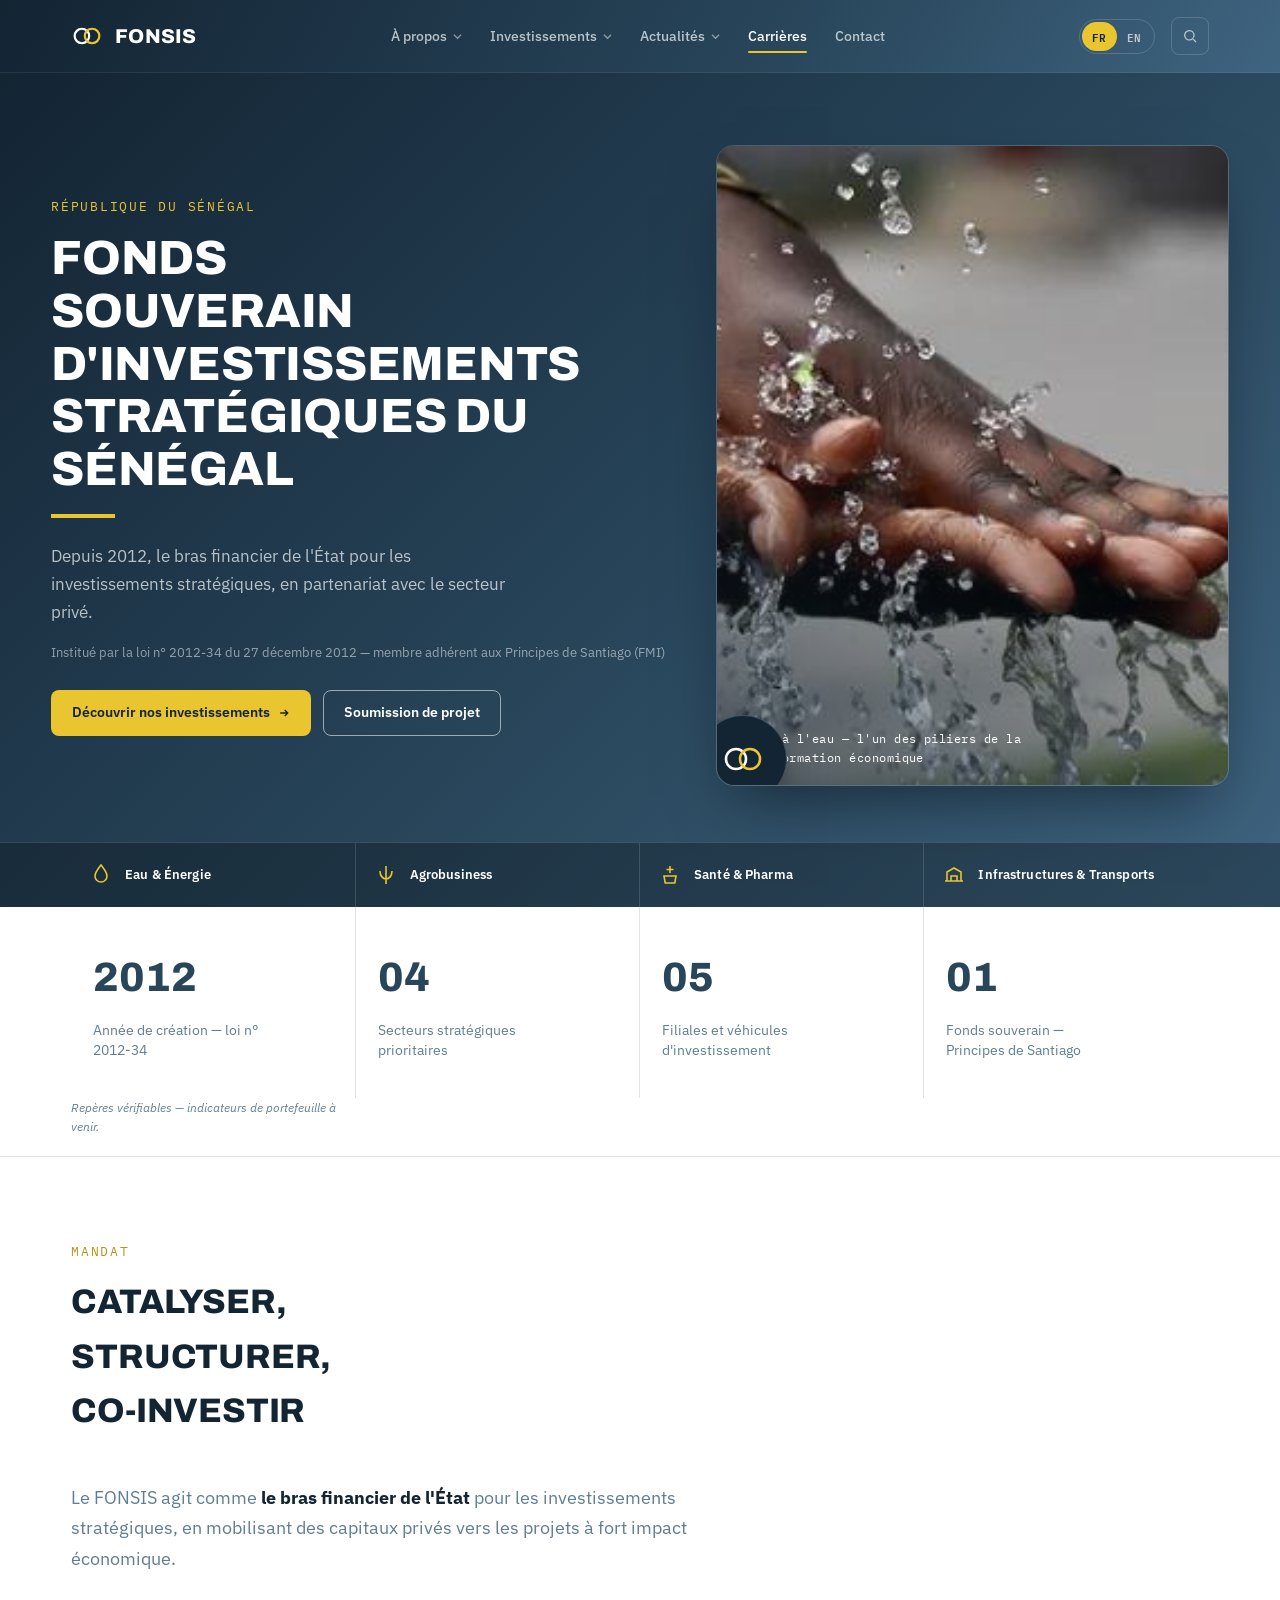
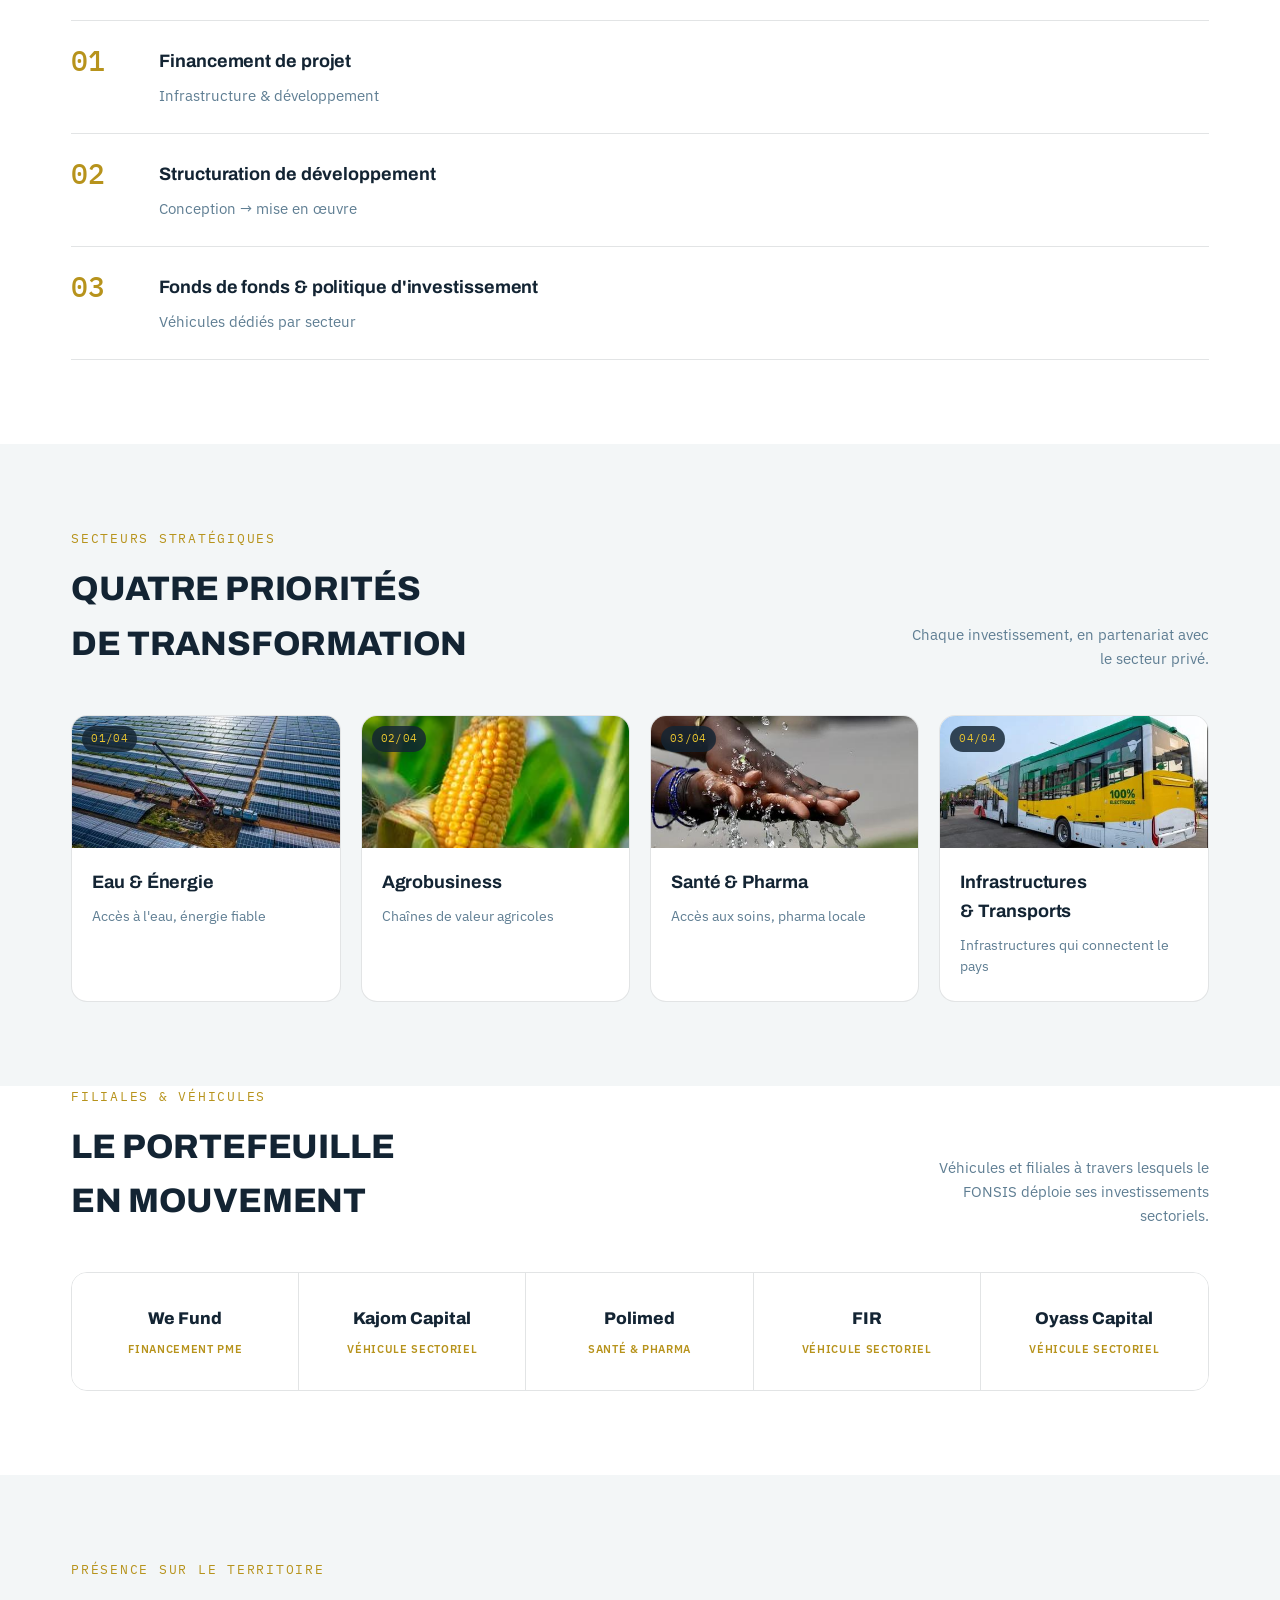
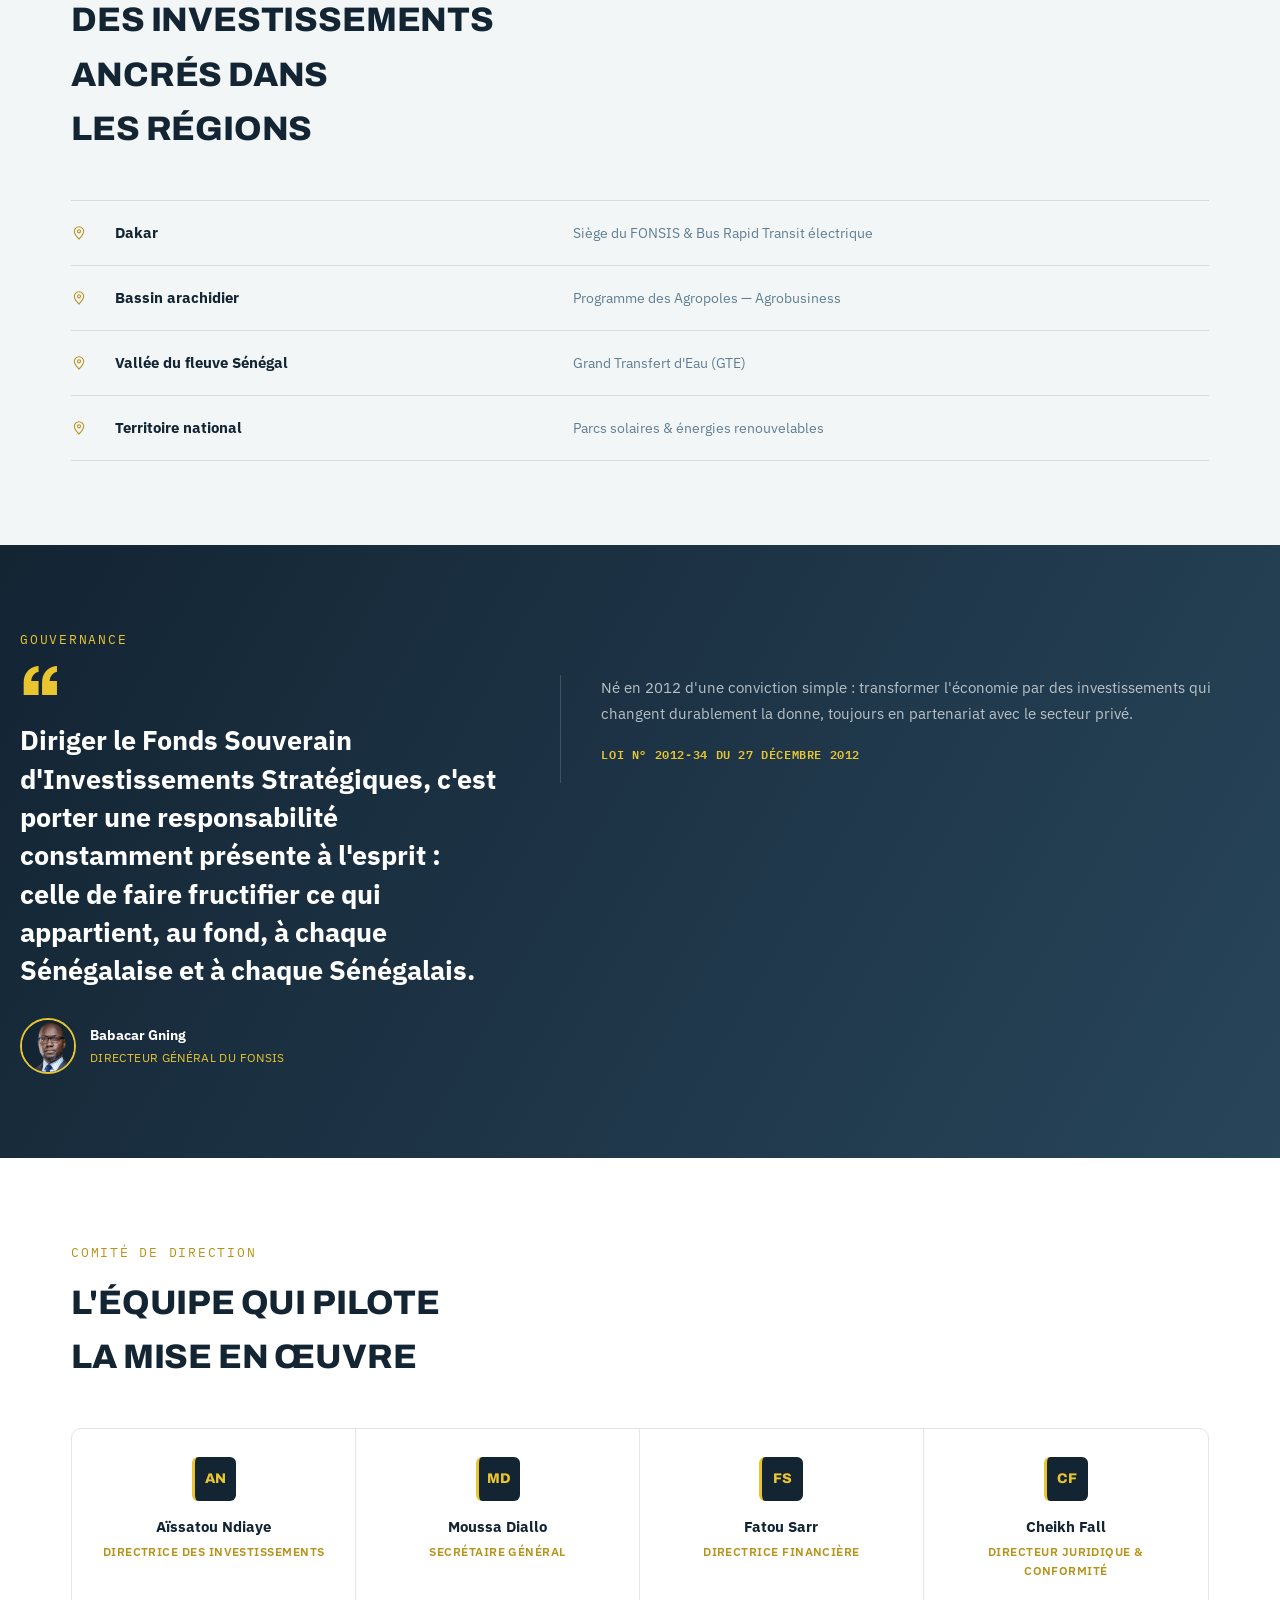
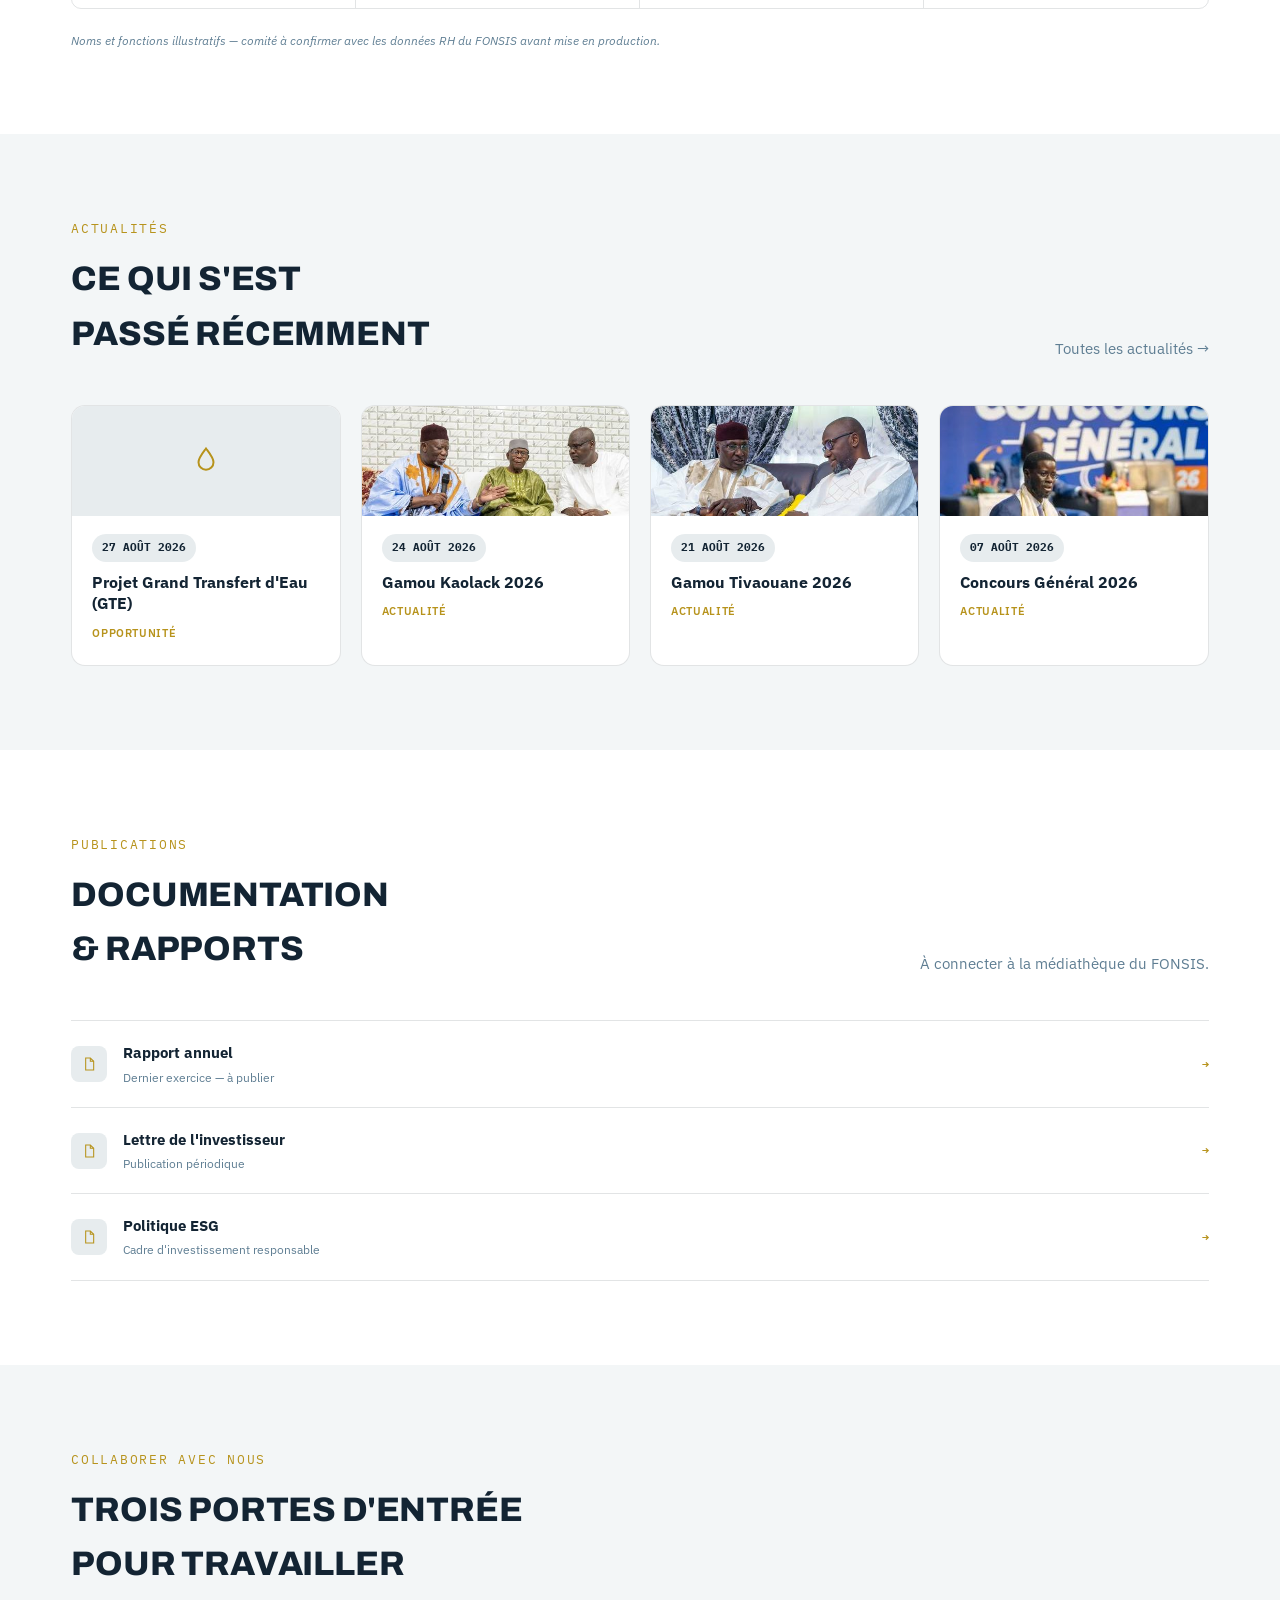
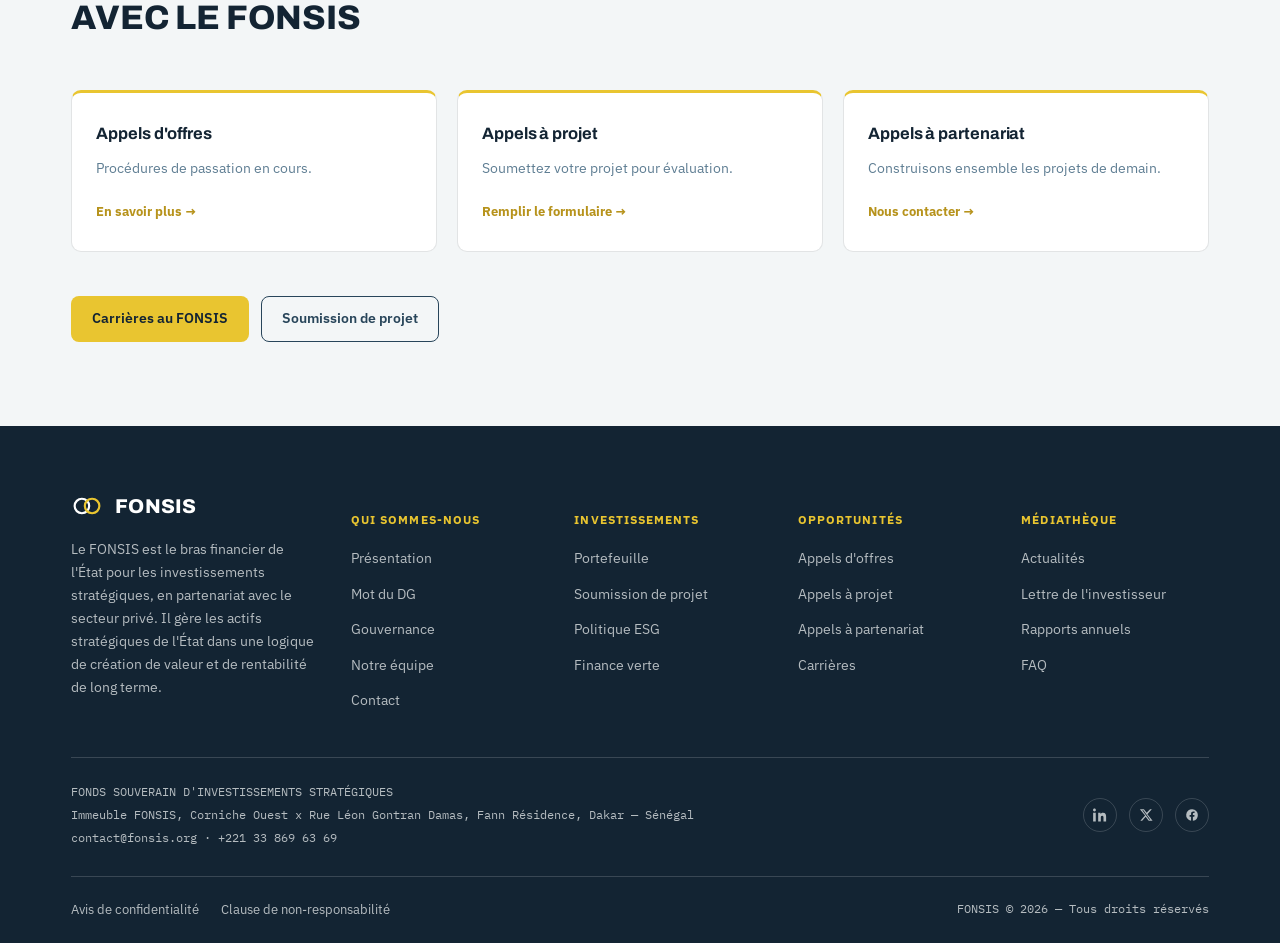
==== index.html @ 8b78e9f4 "Replace the nav CTA button with a site search, and calm down interior page titles - Nav: "Soumettre " ====
<!doctype html>
<html lang="fr">
<head>
<meta charset="utf-8" />
<meta name="viewport" content="width=device-width, initial-scale=1" />
<title>FONSIS Souveraineté Économique</title>
<meta name="description" content="Direction de refonte fidèle à l'identité réelle du FONSIS — marine, or, noir, logo infini, vraies photos, bilingue FR/EN." />
<link rel="preconnect" href="https://fonts.googleapis.com">
<link rel="preconnect" href="https://fonts.gstatic.com" crossorigin>
<link href="https://fonts.googleapis.com/css2?family=Archivo:wght@600;700;800;900&family=IBM+Plex+Sans:wght@400;500;600;700&family=IBM+Plex+Mono:wght@400;500&display=swap" rel="stylesheet">
<link rel="stylesheet" href="assets/style.css">
</head>
<body>
<nav class="nav-bar">
  <div class="nav-inner">
    <a class="brand" href="#top">
      <svg viewBox="0 0 44 24" aria-hidden="true">
        <circle cx="15" cy="12" r="10" fill="none" stroke="#fff" stroke-width="3"/>
        <circle cx="29" cy="12" r="10" fill="none" stroke="#E9C530" stroke-width="3"/>
      </svg>
      <span>FONSIS</span>
    </a>
    <div class="nav-links">
      <div class="nav-item">
        <a href="mission.html" data-section="mandat">
          <span data-i18n="nav_qui">À propos</span>
          <svg viewBox="0 0 10 6" fill="none"><path d="M1 1l4 4 4-4" stroke="currentColor" stroke-width="1.4"/></svg>
        </a>
        <div class="nav-drop">
          <a href="mission.html" data-i18n="drop_presentation">Présentation</a>
          <a href="mot-du-directeur.html" data-i18n="drop_dg">Mot du DG</a>
          <a href="mission.html#comite" data-i18n="drop_comite">Comité de direction</a>
          <a href="mission.html#gouvernance" data-i18n="nav_gouv">Gouvernance</a>
        </div>
      </div>
      <div class="nav-item">
        <a href="#secteurs">
          <span data-i18n="nav_invest">Investissements</span>
          <svg viewBox="0 0 10 6" fill="none"><path d="M1 1l4 4 4-4" stroke="currentColor" stroke-width="1.4"/></svg>
        </a>
        <div class="nav-drop">
          <a href="#secteurs" data-i18n="drop_secteurs">Secteurs stratégiques</a>
          <a href="#filiales" data-i18n="filiales_eyebrow">Filiales &amp; véhicules</a>
          <a href="#empreinte" data-i18n="footprint_eyebrow">Présence sur le territoire</a>
          <a href="#collaborer" data-i18n="hero_cta2">Soumission de projet</a>
        </div>
      </div>
      <div class="nav-item">
        <a href="actualites.html" data-section="actualites">
          <span data-i18n="nav_actu">Actualités</span>
          <svg viewBox="0 0 10 6" fill="none"><path d="M1 1l4 4 4-4" stroke="currentColor" stroke-width="1.4"/></svg>
        </a>
        <div class="nav-drop">
          <a href="actualites.html" data-i18n="nav_actu">Actualités</a>
          <a href="#publications" data-i18n="pub_eyebrow">Publications</a>
        </div>
      </div>
      <div class="nav-item"><a href="#collaborer" data-i18n="nav_carrieres">Carrières</a></div>
      <div class="nav-item"><a href="contact.html" data-i18n="nav_contact">Contact</a></div>
    </div>
    <div style="display:flex; align-items:center; gap:16px;">
      <div class="lang-toggle" role="group" aria-label="Langue / Language">
        <button type="button" data-lang="fr" class="active">FR</button>
        <button type="button" data-lang="en">EN</button>
      </div>
      <div class="nav-search">
        <button type="button" class="search-toggle" id="searchToggle" aria-label="Rechercher" aria-expanded="false">
          <svg viewBox="0 0 24 24" fill="none" stroke-width="1.8"><circle cx="11" cy="11" r="7"/><path d="m21 21-4.3-4.3"/></svg>
        </button>
        <div class="search-panel" id="searchPanel">
          <div class="search-field">
            <svg viewBox="0 0 24 24" fill="none" stroke-width="1.8"><circle cx="11" cy="11" r="7"/><path d="m21 21-4.3-4.3"/></svg>
            <input type="text" class="search-input" id="searchInput" placeholder="Rechercher sur le site" autocomplete="off" />
          </div>
          <div class="search-results" id="searchResults"></div>
        </div>
      </div>
    </div>
  </div>
</nav>

<main id="top">
  <!-- HERO -->
  <section class="hero">
    <div class="hero-inner">
      <div>
        <div class="eyebrow on-dark" data-i18n="hero_eyebrow">RÉPUBLIQUE DU SÉNÉGAL</div>
        <h1 style="margin-top:16px;" data-i18n="hero_h1">Fonds Souverain d'Investissements Stratégiques du Sénégal</h1>
        <div class="gold-rule"></div>
        <p class="lede" data-i18n="hero_lede">Depuis 2012, le bras financier de l'État pour les investissements stratégiques, en partenariat avec le secteur privé.</p>
        <p class="legal-note" data-i18n="hero_legal">Institué par la loi n° 2012‑34 du 27 décembre 2012 — membre adhérent aux Principes de Santiago (FMI)</p>
        <div class="cta-row">
          <a class="btn btn-gold" href="#secteurs">
            <span data-i18n="hero_cta1">Découvrir nos investissements</span>
            <svg viewBox="0 0 16 16" fill="none"><path d="M3 8h10M9 4l4 4-4 4" stroke="currentColor" stroke-width="1.8"/></svg>
          </a>
          <a class="btn btn-outline" href="#collaborer" data-i18n="hero_cta2">Soumission de projet</a>
        </div>
      </div>
      <div class="hero-photo">
        <img src="assets/img/water-hands.jpg" alt="Accès à l'eau, l'un des secteurs d'investissement prioritaires du FONSIS" class="lightbox-trigger" data-full="assets/img/water-hands.jpg" tabindex="0" role="button" aria-label="Agrandir la photo" />
        <div class="hero-cap" data-i18n="hero_cap">Accès à l'eau — l'un des piliers de la transformation économique</div>
        <div class="hero-badge" aria-hidden="true">
          <svg viewBox="0 0 44 24">
            <circle cx="15" cy="12" r="10" fill="none" stroke="#fff" stroke-width="2.6"/>
            <circle cx="29" cy="12" r="10" fill="none" stroke="#E9C530" stroke-width="2.6"/>
          </svg>
        </div>
      </div>
    </div>
    <div class="hero-strip">
      <div class="wrap">
        <div class="hs-item">
          <svg viewBox="0 0 24 24" fill="none" stroke="#E9C530" stroke-width="1.6"><path d="M12 2C9 6 6 9.5 6 13a6 6 0 0 0 12 0c0-3.5-3-7-6-11z"/></svg>
          <span data-i18n="hs_eau">Eau &amp; Énergie</span>
        </div>
        <div class="hs-item">
          <svg viewBox="0 0 24 24" fill="none" stroke="#E9C530" stroke-width="1.6"><path d="M12 3v18M6 8c0 5 3 8 6 8s6-3 6-8"/></svg>
          <span data-i18n="hs_agro">Agrobusiness</span>
        </div>
        <div class="hs-item">
          <svg viewBox="0 0 24 24" fill="none" stroke="#E9C530" stroke-width="1.6"><path d="M12 3v7M8.5 6.5h7M6 13h12l-1.2 7H7.2z"/></svg>
          <span data-i18n="hs_sante">Santé &amp; Pharma</span>
        </div>
        <div class="hs-item">
          <svg viewBox="0 0 24 24" fill="none" stroke="#E9C530" stroke-width="1.6"><path d="M3 18h18M5 18V9l7-4 7 4v9M9 18v-5h6v5"/></svg>
          <span data-i18n="hs_infra">Infrastructures &amp; Transports</span>
        </div>
      </div>
    </div>
  </section>

  <!-- CHIFFRES -->
  <section class="facts" aria-label="Repères institutionnels">
    <div class="wrap">
      <div class="fact"><span class="num">2012</span><div class="lbl" data-i18n="fact1_lbl">Année de création — loi n° 2012‑34</div></div>
      <div class="fact"><span class="num">04</span><div class="lbl" data-i18n="fact2_lbl">Secteurs stratégiques prioritaires</div></div>
      <div class="fact"><span class="num">05</span><div class="lbl" data-i18n="fact3_lbl">Filiales et véhicules d'investissement</div></div>
      <div class="fact"><span class="num">01</span><div class="lbl" data-i18n="fact4_lbl">Fonds souverain — Principes de Santiago</div></div>
    </div>
    <div class="wrap"><div class="facts-caption" data-i18n="facts_caption">Repères vérifiables — indicateurs de portefeuille à venir.</div></div>
  </section>

  <!-- MANDAT -->
  <section class="section" id="mandat">
    <div class="wrap">
      <div class="section-head">
        <div>
          <div class="eyebrow" data-i18n="mandat_eyebrow">Mandat</div>
          <h2 style="margin-top:14px;" data-i18n="mandat_h2">Catalyser, structurer, co‑investir</h2>
        </div>
      </div>
      <p class="lede-block" data-i18n-html="mandat_lede">Le FONSIS agit comme <strong>le bras financier de l'État</strong> pour les investissements stratégiques, en mobilisant des capitaux privés vers les projets à fort impact économique.</p>
      <div class="pillar-list">
        <div class="pillar-row">
          <div class="n">01</div>
          <div>
            <h3 data-i18n="pillar1_h3">Financement de projet</h3>
            <p data-i18n="pillar1_p">Infrastructure &amp; développement</p>
          </div>
        </div>
        <div class="pillar-row">
          <div class="n">02</div>
          <div>
            <h3 data-i18n="pillar2_h3">Structuration de développement</h3>
            <p data-i18n="pillar2_p">Conception → mise en œuvre</p>
          </div>
        </div>
        <div class="pillar-row">
          <div class="n">03</div>
          <div>
            <h3 data-i18n="pillar3_h3">Fonds de fonds &amp; politique d'investissement</h3>
            <p data-i18n="pillar3_p">Véhicules dédiés par secteur</p>
          </div>
        </div>
      </div>
    </div>
  </section>

  <!-- SECTEURS -->
  <section class="section alt" id="secteurs">
    <div class="wrap">
      <div class="section-head">
        <div>
          <div class="eyebrow" data-i18n="secteurs_eyebrow">Secteurs stratégiques</div>
          <h2 style="margin-top:14px;" data-i18n="secteurs_h2">Quatre priorités de transformation</h2>
        </div>
        <p class="section-kicker" data-i18n="secteurs_kicker">Chaque investissement, en partenariat avec le secteur privé.</p>
      </div>
      <div class="sector-grid">
        <div class="sector-card">
          <div class="sector-photo"><span class="num mono">01/04</span><img src="assets/img/solar-farm.jpg" alt="Centrale solaire en construction, secteur Eau &amp; Énergie" class="lightbox-trigger" data-full="assets/img/solar-farm.jpg" tabindex="0" role="button" aria-label="Agrandir la photo" /></div>
          <div class="sector-body">
            <h3 data-i18n="sector1_h3">Eau &amp; Énergie</h3>
            <p data-i18n="sector1_p">Accès à l'eau, énergie fiable</p>
          </div>
        </div>
        <div class="sector-card">
          <div class="sector-photo"><span class="num mono">02/04</span><img src="assets/img/agropole.jpg" alt="Culture agricole, secteur Agrobusiness" class="lightbox-trigger" data-full="assets/img/agropole.jpg" tabindex="0" role="button" aria-label="Agrandir la photo" /></div>
          <div class="sector-body">
            <h3 data-i18n="sector2_h3">Agrobusiness</h3>
            <p data-i18n="sector2_p">Chaînes de valeur agricoles</p>
          </div>
        </div>
        <div class="sector-card">
          <div class="sector-photo"><span class="num mono">03/04</span><img src="assets/img/water-hands.jpg" alt="Accès à l'eau et à l'hygiène, secteur Santé &amp; Pharma" class="lightbox-trigger" data-full="assets/img/water-hands.jpg" tabindex="0" role="button" aria-label="Agrandir la photo" /></div>
          <div class="sector-body">
            <h3 data-i18n="sector3_h3">Santé &amp; Pharma</h3>
            <p data-i18n="sector3_p">Accès aux soins, pharma locale</p>
          </div>
        </div>
        <div class="sector-card">
          <div class="sector-photo"><span class="num mono">04/04</span><img src="assets/img/brt-bus.jpg" alt="Bus Rapid Transit électrique de Dakar, secteur Infrastructures &amp; Transports" class="lightbox-trigger" data-full="assets/img/brt-bus.jpg" tabindex="0" role="button" aria-label="Agrandir la photo" /></div>
          <div class="sector-body">
            <h3 data-i18n="sector4_h3">Infrastructures &amp; Transports</h3>
            <p data-i18n="sector4_p">Infrastructures qui connectent le pays</p>
          </div>
        </div>
      </div>
    </div>
  </section>

  <!-- FILIALES -->
  <section class="section" id="filiales" style="padding-top:0;">
    <div class="wrap">
      <div class="section-head">
        <div>
          <div class="eyebrow" data-i18n="filiales_eyebrow">Filiales &amp; véhicules</div>
          <h2 style="margin-top:14px;" data-i18n="filiales_h2">Le portefeuille en mouvement</h2>
        </div>
        <p class="section-kicker" data-i18n="filiales_kicker">Véhicules et filiales à travers lesquels le FONSIS déploie ses investissements sectoriels.</p>
      </div>
      <div class="subsid-row">
        <div class="subsid"><div class="mark">We Fund</div><div class="cat" data-i18n="sub1_cat">Financement PME</div></div>
        <div class="subsid"><div class="mark">Kajom Capital</div><div class="cat" data-i18n="sub_generic_cat">Véhicule sectoriel</div></div>
        <div class="subsid"><div class="mark">Polimed</div><div class="cat" data-i18n="sub3_cat">Santé &amp; Pharma</div></div>
        <div class="subsid"><div class="mark">FIR</div><div class="cat" data-i18n="sub_generic_cat">Véhicule sectoriel</div></div>
        <div class="subsid"><div class="mark">Oyass Capital</div><div class="cat" data-i18n="sub_generic_cat">Véhicule sectoriel</div></div>
      </div>
    </div>
  </section>

  <!-- EMPREINTE NATIONALE -->
  <section class="section alt" id="empreinte">
    <div class="wrap">
      <div class="section-head">
        <div>
          <div class="eyebrow" data-i18n="footprint_eyebrow">Présence sur le territoire</div>
          <h2 style="margin-top:14px;" data-i18n="footprint_h2">Des investissements ancrés dans les régions</h2>
        </div>
      </div>
      <div class="footprint-list">
        <div class="footprint-row">
          <svg viewBox="0 0 24 24" fill="none" stroke-width="1.6"><path d="M12 21s7-6.5 7-11.5A7 7 0 0 0 5 9.5C5 14.5 12 21 12 21z"/><circle cx="12" cy="9.5" r="2.3"/></svg>
          <div class="region">Dakar</div>
          <div class="desc" data-i18n="loc1_desc">Siège du FONSIS &amp; Bus Rapid Transit électrique</div>
        </div>
        <div class="footprint-row">
          <svg viewBox="0 0 24 24" fill="none" stroke-width="1.6"><path d="M12 21s7-6.5 7-11.5A7 7 0 0 0 5 9.5C5 14.5 12 21 12 21z"/><circle cx="12" cy="9.5" r="2.3"/></svg>
          <div class="region" data-i18n="loc2_region">Bassin arachidier</div>
          <div class="desc" data-i18n="loc2_desc">Programme des Agropoles — Agrobusiness</div>
        </div>
        <div class="footprint-row">
          <svg viewBox="0 0 24 24" fill="none" stroke-width="1.6"><path d="M12 21s7-6.5 7-11.5A7 7 0 0 0 5 9.5C5 14.5 12 21 12 21z"/><circle cx="12" cy="9.5" r="2.3"/></svg>
          <div class="region" data-i18n="loc3_region">Vallée du fleuve Sénégal</div>
          <div class="desc" data-i18n="loc3_desc">Grand Transfert d'Eau (GTE)</div>
        </div>
        <div class="footprint-row">
          <svg viewBox="0 0 24 24" fill="none" stroke-width="1.6"><path d="M12 21s7-6.5 7-11.5A7 7 0 0 0 5 9.5C5 14.5 12 21 12 21z"/><circle cx="12" cy="9.5" r="2.3"/></svg>
          <div class="region" data-i18n="loc4_region">Territoire national</div>
          <div class="desc" data-i18n="loc4_desc">Parcs solaires &amp; énergies renouvelables</div>
        </div>
      </div>
    </div>
  </section>

  <!-- GOUVERNANCE / DG -->
  <section class="dg-panel" id="gouvernance">
    <div class="wrap" style="padding:84px 0;">
      <div class="eyebrow on-dark" data-i18n="gouv_eyebrow">Gouvernance</div>
      <div class="dg-grid" style="margin-top:26px;">
        <div>
          <div class="quote-mark">&ldquo;</div>
          <p class="dg-quote" data-i18n-html="dg_quote">Diriger le Fonds Souverain d'Investissements Stratégiques, c'est porter une responsabilité constamment présente à l'esprit&nbsp;: celle de faire fructifier ce qui appartient, au fond, à chaque Sénégalaise et à chaque Sénégalais.</p>
          <div class="dg-byline">
            <img src="assets/img/dg-face.jpg" alt="Babacar Gning, Directeur Général du FONSIS" class="lightbox-trigger" data-full="assets/img/dg-full.jpg" tabindex="0" role="button" aria-label="Agrandir la photo de Babacar Gning" />
            <div>
              <div class="name">Babacar Gning</div>
              <div class="role" data-i18n="dg_role">DIRECTEUR GÉNÉRAL DU FONSIS</div>
            </div>
          </div>
        </div>
        <div class="dg-side">
          <p data-i18n-html="dg_side_p1">Né en 2012 d'une conviction simple&nbsp;: transformer l'économie par des investissements qui changent durablement la donne, toujours en partenariat avec le secteur privé.</p>
          <p class="cite mono" data-i18n="dg_cite">LOI N° 2012‑34 DU 27 DÉCEMBRE 2012</p>
        </div>
      </div>
    </div>
  </section>

  <!-- COMITÉ DE DIRECTION -->
  <section class="section" id="comite">
    <div class="wrap">
      <div class="section-head">
        <div>
          <div class="eyebrow" data-i18n="team_eyebrow">Comité de direction</div>
          <h2 style="margin-top:14px;" data-i18n="team_h2">L'équipe qui pilote la mise en œuvre</h2>
        </div>
      </div>
      <div class="team-list">
        <div class="team-row">
          <div class="badge">AN</div>
          <div>
            <div class="name">Aïssatou Ndiaye</div>
            <div class="role" data-i18n="team1_role">Directrice des Investissements</div>
          </div>
        </div>
        <div class="team-row">
          <div class="badge">MD</div>
          <div>
            <div class="name">Moussa Diallo</div>
            <div class="role" data-i18n="team2_role">Secrétaire Général</div>
          </div>
        </div>
        <div class="team-row">
          <div class="badge">FS</div>
          <div>
            <div class="name">Fatou Sarr</div>
            <div class="role" data-i18n="team3_role">Directrice Financière</div>
          </div>
        </div>
        <div class="team-row">
          <div class="badge">CF</div>
          <div>
            <div class="name">Cheikh Fall</div>
            <div class="role" data-i18n="team4_role">Directeur Juridique &amp; Conformité</div>
          </div>
        </div>
      </div>
      <p class="team-caption" data-i18n="team_caption">Noms et fonctions illustratifs — comité à confirmer avec les données RH du FONSIS avant mise en production.</p>
    </div>
  </section>

  <!-- ACTUALITÉS -->
  <section class="section alt" id="actualites">
    <div class="wrap">
      <div class="section-head">
        <div>
          <div class="eyebrow" data-i18n="actu_eyebrow">Actualités</div>
          <h2 style="margin-top:14px;" data-i18n="actu_h2">Ce qui s'est passé récemment</h2>
        </div>
        <p class="section-kicker" data-i18n="actu_kicker">Toutes les actualités →</p>
      </div>
      <div class="news-grid">
        <div class="news-card">
          <div class="news-photo placeholder"><svg viewBox="0 0 24 24" fill="none" stroke-width="1.6"><path d="M12 2C9 6 6 9.5 6 13a6 6 0 0 0 12 0c0-3.5-3-7-6-11z"/></svg></div>
          <div class="news-body">
            <span class="news-date mono" data-i18n="date1">27 AOÛT 2026</span>
            <div class="news-title" data-i18n="news1_title">Projet Grand Transfert d'Eau (GTE)</div>
            <div class="news-cat" data-i18n="news1_cat">Opportunité</div>
          </div>
        </div>
        <div class="news-card">
          <div class="news-photo"><img src="assets/img/gamou-kaolack-crop.jpg" alt="Gamou Kaolack 2026" /></div>
          <div class="news-body">
            <span class="news-date mono" data-i18n="date2">24 AOÛT 2026</span>
            <div class="news-title">Gamou Kaolack 2026</div>
            <div class="news-cat" data-i18n="news_cat_actu">Actualité</div>
          </div>
        </div>
        <div class="news-card">
          <div class="news-photo"><img src="assets/img/gamou-tivaouane-crop.jpg" alt="Gamou Tivaouane 2026" /></div>
          <div class="news-body">
            <span class="news-date mono" data-i18n="date3">21 AOÛT 2026</span>
            <div class="news-title">Gamou Tivaouane 2026</div>
            <div class="news-cat" data-i18n="news_cat_actu">Actualité</div>
          </div>
        </div>
        <div class="news-card">
          <div class="news-photo"><img src="assets/img/concours-general-crop.jpg" alt="Concours Général 2026" /></div>
          <div class="news-body">
            <span class="news-date mono" data-i18n="date4">07 AOÛT 2026</span>
            <div class="news-title">Concours Général 2026</div>
            <div class="news-cat" data-i18n="news_cat_actu">Actualité</div>
          </div>
        </div>
      </div>
    </div>
  </section>

  <!-- PUBLICATIONS -->
  <section class="section" id="publications">
    <div class="wrap">
      <div class="section-head">
        <div>
          <div class="eyebrow" data-i18n="pub_eyebrow">Publications</div>
          <h2 style="margin-top:14px;" data-i18n="pub_h2">Documentation &amp; rapports</h2>
        </div>
        <p class="section-kicker" data-i18n="pub_kicker">À connecter à la médiathèque du FONSIS.</p>
      </div>
      <div class="pub-list">
        <div class="pub-row">
          <div class="doc-ic"><svg viewBox="0 0 24 24" fill="none" stroke-width="1.6"><path d="M7 3h7l5 5v13H7z"/><path d="M14 3v5h5"/></svg></div>
          <div>
            <div class="title" data-i18n="pub1_title">Rapport annuel</div>
            <div class="sub" data-i18n="pub1_sub">Dernier exercice — à publier</div>
          </div>
          <span class="go">→</span>
        </div>
        <div class="pub-row">
          <div class="doc-ic"><svg viewBox="0 0 24 24" fill="none" stroke-width="1.6"><path d="M7 3h7l5 5v13H7z"/><path d="M14 3v5h5"/></svg></div>
          <div>
            <div class="title" data-i18n="pub2_title">Lettre de l'investisseur</div>
            <div class="sub" data-i18n="pub2_sub">Publication périodique</div>
          </div>
          <span class="go">→</span>
        </div>
        <div class="pub-row">
          <div class="doc-ic"><svg viewBox="0 0 24 24" fill="none" stroke-width="1.6"><path d="M7 3h7l5 5v13H7z"/><path d="M14 3v5h5"/></svg></div>
          <div>
            <div class="title" data-i18n="pub3_title">Politique ESG</div>
            <div class="sub" data-i18n="pub3_sub">Cadre d'investissement responsable</div>
          </div>
          <span class="go">→</span>
        </div>
      </div>
    </div>
  </section>

  <!-- COLLABORER -->
  <section class="section alt" id="collaborer">
    <div class="wrap">
      <div class="section-head">
        <div>
          <div class="eyebrow" data-i18n="collab_eyebrow">Collaborer avec nous</div>
          <h2 style="margin-top:14px;" data-i18n="collab_h2">Trois portes d'entrée pour travailler avec le FONSIS</h2>
        </div>
      </div>
      <div class="collab-grid">
        <div class="collab-card">
          <h4 data-i18n="collab1_h4">Appels d'offres</h4>
          <p data-i18n="collab1_p">Procédures de passation en cours.</p>
          <a class="link" href="#" data-i18n="collab1_link">En savoir plus →</a>
        </div>
        <div class="collab-card">
          <h4 data-i18n="collab2_h4">Appels à projet</h4>
          <p data-i18n="collab2_p">Soumettez votre projet pour évaluation.</p>
          <a class="link" href="#" data-i18n="collab2_link">Remplir le formulaire →</a>
        </div>
        <div class="collab-card">
          <h4 data-i18n="collab3_h4">Appels à partenariat</h4>
          <p data-i18n="collab3_p">Construisons ensemble les projets de demain.</p>
          <a class="link" href="#" data-i18n="collab3_link">Nous contacter →</a>
        </div>
      </div>
      <div class="cta-row">
        <a class="btn btn-gold" href="#contact" data-i18n="collab_cta1">Carrières au FONSIS</a>
        <a class="btn" style="border:1.5px solid var(--navy); color:var(--navy);" href="#contact" data-i18n="collab_cta2">Soumission de projet</a>
      </div>
    </div>
  </section>

  <!-- FOOTER / CONTACT -->
  <footer id="contact">
    <div class="wrap">
      <div class="foot-top">
        <div class="foot-brand">
          <a class="brand" href="#top">
            <svg viewBox="0 0 44 24" aria-hidden="true">
              <circle cx="15" cy="12" r="10" fill="none" stroke="#fff" stroke-width="3"/>
              <circle cx="29" cy="12" r="10" fill="none" stroke="#E9C530" stroke-width="3"/>
            </svg>
            <span>FONSIS</span>
          </a>
          <p data-i18n="foot_brand_p">Le FONSIS est le bras financier de l'État pour les investissements stratégiques, en partenariat avec le secteur privé. Il gère les actifs stratégiques de l'État dans une logique de création de valeur et de rentabilité de long terme.</p>
        </div>
        <div class="foot-col">
          <h5 data-i18n="foot_col1_h5">Qui sommes‑nous</h5>
          <ul>
            <li><a href="mission.html" data-i18n="foot_col1_li1">Présentation</a></li>
            <li><a href="mot-du-directeur.html" data-i18n="foot_col1_li2">Mot du DG</a></li>
            <li><a href="mission.html#gouvernance" data-i18n="foot_col1_li3">Gouvernance</a></li>
            <li><a href="mission.html#comite" data-i18n="foot_col1_li4">Notre équipe</a></li>
            <li><a href="contact.html" data-i18n="nav_contact">Contact</a></li>
          </ul>
        </div>
        <div class="foot-col">
          <h5 data-i18n="foot_col2_h5">Investissements</h5>
          <ul>
            <li><a href="#secteurs" data-i18n="foot_col2_li1">Portefeuille</a></li>
            <li><a href="#collaborer" data-i18n="foot_col2_li2">Soumission de projet</a></li>
            <li><a href="#" data-i18n="foot_col2_li3">Politique ESG</a></li>
            <li><a href="#" data-i18n="foot_col2_li4">Finance verte</a></li>
          </ul>
        </div>
        <div class="foot-col">
          <h5 data-i18n="foot_col3_h5">Opportunités</h5>
          <ul>
            <li><a href="#collaborer" data-i18n="foot_col3_li1">Appels d'offres</a></li>
            <li><a href="#collaborer" data-i18n="foot_col3_li2">Appels à projet</a></li>
            <li><a href="#collaborer" data-i18n="foot_col3_li3">Appels à partenariat</a></li>
            <li><a href="#" data-i18n="foot_col3_li4">Carrières</a></li>
          </ul>
        </div>
        <div class="foot-col">
          <h5 data-i18n="foot_col4_h5">Médiathèque</h5>
          <ul>
            <li><a href="actualites.html" data-i18n="foot_col4_li1">Actualités</a></li>
            <li><a href="#" data-i18n="foot_col4_li2">Lettre de l'investisseur</a></li>
            <li><a href="#publications" data-i18n="foot_col4_li3">Rapports annuels</a></li>
            <li><a href="#" data-i18n="foot_col4_li4">FAQ</a></li>
          </ul>
        </div>
      </div>
      <div class="foot-bottom">
        <div>
          <div class="copy mono" data-i18n="foot_addr_line1">FONDS SOUVERAIN D'INVESTISSEMENTS STRATÉGIQUES</div>
          <div class="copy mono" style="margin-top:4px;">Immeuble FONSIS, Corniche Ouest x Rue Léon Gontran Damas, Fann Résidence, Dakar — Sénégal</div>
          <div class="copy mono" style="margin-top:4px;">contact@fonsis.org · +221 33 869 63 69</div>
        </div>
        <div class="foot-social">
          <a href="https://www.linkedin.com/company/fonsis" aria-label="LinkedIn"><svg viewBox="0 0 24 24"><path d="M4.98 3.5C4.98 4.88 3.9 6 2.5 6S0 4.88 0 3.5 1.1 1 2.5 1s2.48 1.12 2.48 2.5zM.24 8.25h4.5V23h-4.5V8.25zM8.5 8.25h4.31v2.02h.06c.6-1.13 2.06-2.32 4.24-2.32 4.53 0 5.37 2.98 5.37 6.86V23h-4.5v-6.4c0-1.53-.03-3.5-2.13-3.5-2.14 0-2.47 1.67-2.47 3.39V23h-4.5V8.25z"/></svg></a>
          <a href="https://x.com/FonsisOfficiel" aria-label="X"><svg viewBox="0 0 24 24"><path d="M18.9 2H22l-7.6 8.7L23.3 22H16.6l-5.2-6.8L5.4 22H2.3l8.1-9.3L1.5 2h6.9l4.7 6.2L18.9 2zm-1.2 18h1.7L7.4 4H5.6l12.1 16z"/></svg></a>
          <a href="https://www.facebook.com/fonsis.org" aria-label="Facebook"><svg viewBox="0 0 24 24"><path d="M22 12a10 10 0 1 0-11.6 9.9v-7H7.9V12h2.5V9.8c0-2.5 1.5-3.9 3.8-3.9 1.1 0 2.2.2 2.2.2v2.5h-1.3c-1.2 0-1.6.8-1.6 1.6V12h2.8l-.4 2.9h-2.4v7A10 10 0 0 0 22 12z"/></svg></a>
        </div>
      </div>
      <div class="foot-bottom" style="border-top:1px solid var(--line-on-dark); margin-top:4px; padding-top:22px;">
        <div class="legal-links">
          <a href="#" data-i18n="foot_legal1">Avis de confidentialité</a>
          <a href="#" data-i18n="foot_legal2">Clause de non‑responsabilité</a>
        </div>
        <div class="copy mono" data-i18n="foot_copy">FONSIS © 2026 — Tous droits réservés</div>
      </div>
    </div>
  </footer>
</main>

<div class="lightbox" id="lightbox" aria-hidden="true">
  <button class="lightbox-close" id="lightboxClose" aria-label="Fermer">
    <svg viewBox="0 0 24 24" fill="none" stroke-width="1.8"><path d="M5 5l14 14M19 5L5 19"/></svg>
  </button>
  <img id="lightboxImg" src="" alt="" />
</div>

<script>
(function(){
  var FR = {
    nav_qui:"À propos", nav_invest:"Investissements", nav_gouv:"Gouvernance", nav_actu:"Actualités", nav_carrieres:"Carrières", nav_cta:"Soumettre un projet",
    drop_presentation:"Présentation", drop_dg:"Mot du DG", drop_comite:"Comité de direction", drop_secteurs:"Secteurs stratégiques",
    hero_eyebrow:"RÉPUBLIQUE DU SÉNÉGAL",
    hero_h1:"Fonds Souverain d'Investissements Stratégiques du Sénégal",
    hero_lede:"Depuis 2012, le bras financier de l'État pour les investissements stratégiques, en partenariat avec le secteur privé.",
    hero_legal:"Institué par la loi n° 2012‑34 du 27 décembre 2012 — membre adhérent aux Principes de Santiago (FMI)",
    hero_cta1:"Découvrir nos investissements", hero_cta2:"Soumission de projet",
    hero_cap:"Accès à l'eau — l'un des piliers de la transformation économique",
    hs_eau:"Eau & Énergie", hs_agro:"Agrobusiness", hs_sante:"Santé & Pharma", hs_infra:"Infrastructures & Transports",
    fact1_lbl:"Année de création — loi n° 2012‑34", fact2_lbl:"Secteurs stratégiques prioritaires",
    fact3_lbl:"Filiales et véhicules d'investissement", fact4_lbl:"Fonds souverain — Principes de Santiago",
    facts_caption:"Repères vérifiables — indicateurs de portefeuille à venir.",
    mandat_eyebrow:"Mandat", mandat_h2:"Catalyser, structurer, co‑investir",
    mandat_lede:"Le FONSIS agit comme <strong>le bras financier de l'État</strong> pour les investissements stratégiques, en mobilisant des capitaux privés vers les projets à fort impact économique.",
    pillar1_h3:"Financement de projet", pillar1_p:"Infrastructure & développement",
    pillar2_h3:"Structuration de développement", pillar2_p:"Conception → mise en œuvre",
    pillar3_h3:"Fonds de fonds & politique d'investissement", pillar3_p:"Véhicules dédiés par secteur",
    secteurs_eyebrow:"Secteurs stratégiques", secteurs_h2:"Quatre priorités de transformation",
    secteurs_kicker:"Chaque investissement, en partenariat avec le secteur privé.",
    sector1_h3:"Eau & Énergie", sector1_p:"Accès à l'eau, énergie fiable",
    sector2_h3:"Agrobusiness", sector2_p:"Chaînes de valeur agricoles",
    sector3_h3:"Santé & Pharma", sector3_p:"Accès aux soins, pharma locale",
    sector4_h3:"Infrastructures & Transports", sector4_p:"Infrastructures qui connectent le pays",
    filiales_eyebrow:"Filiales & véhicules", filiales_h2:"Le portefeuille en mouvement",
    filiales_kicker:"Véhicules et filiales à travers lesquels le FONSIS déploie ses investissements sectoriels.",
    sub1_cat:"Financement PME", sub_generic_cat:"Véhicule sectoriel", sub3_cat:"Santé & Pharma",
    footprint_eyebrow:"Présence sur le territoire", footprint_h2:"Des investissements ancrés dans les régions",
    loc1_desc:"Siège du FONSIS & Bus Rapid Transit électrique",
    loc2_region:"Bassin arachidier", loc2_desc:"Programme des Agropoles — Agrobusiness",
    loc3_region:"Vallée du fleuve Sénégal", loc3_desc:"Grand Transfert d'Eau (GTE)",
    loc4_region:"Territoire national", loc4_desc:"Parcs solaires & énergies renouvelables",
    gouv_eyebrow:"Gouvernance",
    dg_quote:"Diriger le Fonds Souverain d'Investissements Stratégiques, c'est porter une responsabilité constamment présente à l'esprit&nbsp;: celle de faire fructifier ce qui appartient, au fond, à chaque Sénégalaise et à chaque Sénégalais.",
    dg_role:"DIRECTEUR GÉNÉRAL DU FONSIS",
    dg_side_p1:"Né en 2012 d'une conviction simple&nbsp;: transformer l'économie par des investissements qui changent durablement la donne, toujours en partenariat avec le secteur privé.",
    dg_cite:"LOI N° 2012‑34 DU 27 DÉCEMBRE 2012",
    team_eyebrow:"Comité de direction", team_h2:"L'équipe qui pilote la mise en œuvre",
    team1_role:"Directrice des Investissements", team2_role:"Secrétaire Général",
    team3_role:"Directrice Financière", team4_role:"Directeur Juridique & Conformité",
    team_caption:"Noms et fonctions illustratifs — comité à confirmer avec les données RH du FONSIS avant mise en production.",
    actu_eyebrow:"Actualités", actu_h2:"Ce qui s'est passé récemment", actu_kicker:"Toutes les actualités →",
    date1:"27 AOÛT 2026", date2:"24 AOÛT 2026", date3:"21 AOÛT 2026", date4:"07 AOÛT 2026",
    news1_title:"Projet Grand Transfert d'Eau (GTE)", news1_cat:"Opportunité", news_cat_actu:"Actualité",
    pub_eyebrow:"Publications", pub_h2:"Documentation & rapports",
    pub_kicker:"À connecter à la médiathèque du FONSIS.",
    pub1_title:"Rapport annuel", pub1_sub:"Dernier exercice — à publier",
    pub2_title:"Lettre de l'investisseur", pub2_sub:"Publication périodique",
    pub3_title:"Politique ESG", pub3_sub:"Cadre d'investissement responsable",
    collab_eyebrow:"Collaborer avec nous", collab_h2:"Trois portes d'entrée pour travailler avec le FONSIS",
    collab1_h4:"Appels d'offres", collab1_p:"Procédures de passation en cours.", collab1_link:"En savoir plus →",
    collab2_h4:"Appels à projet", collab2_p:"Soumettez votre projet pour évaluation.", collab2_link:"Remplir le formulaire →",
    collab3_h4:"Appels à partenariat", collab3_p:"Construisons ensemble les projets de demain.", collab3_link:"Nous contacter →",
    collab_cta1:"Carrières au FONSIS", collab_cta2:"Soumission de projet",
    foot_brand_p:"Le FONSIS est le bras financier de l'État pour les investissements stratégiques, en partenariat avec le secteur privé. Il gère les actifs stratégiques de l'État dans une logique de création de valeur et de rentabilité de long terme.",
    foot_col1_h5:"Qui sommes‑nous", foot_col1_li1:"Présentation", foot_col1_li2:"Mot du DG", foot_col1_li3:"Gouvernance", foot_col1_li4:"Notre équipe",
    foot_col2_h5:"Investissements", foot_col2_li1:"Portefeuille", foot_col2_li2:"Soumission de projet", foot_col2_li3:"Politique ESG", foot_col2_li4:"Finance verte",
    foot_col3_h5:"Opportunités", foot_col3_li1:"Appels d'offres", foot_col3_li2:"Appels à projet", foot_col3_li3:"Appels à partenariat", foot_col3_li4:"Carrières",
    foot_col4_h5:"Médiathèque", foot_col4_li1:"Actualités", foot_col4_li2:"Lettre de l'investisseur", foot_col4_li3:"Rapports annuels", foot_col4_li4:"FAQ",
    foot_addr_line1:"FONDS SOUVERAIN D'INVESTISSEMENTS STRATÉGIQUES",
    foot_legal1:"Avis de confidentialité", foot_legal2:"Clause de non‑responsabilité",
    foot_copy:"FONSIS © 2026 — Tous droits réservés"
  };
  var EN = {
    nav_qui:"About", nav_invest:"Investments", nav_gouv:"Governance", nav_actu:"News", nav_carrieres:"Careers", nav_cta:"Submit a project",
    drop_presentation:"Overview", drop_dg:"CEO's message", drop_comite:"Executive committee", drop_secteurs:"Strategic sectors",
    hero_eyebrow:"REPUBLIC OF SENEGAL",
    hero_h1:"Senegal's Strategic Investment Sovereign Fund",
    hero_lede:"Since 2012, the State's financial arm for strategic investment, in partnership with the private sector.",
    hero_legal:"Established by Law No. 2012‑34 of 27 December 2012 — signatory to the Santiago Principles (IMF)",
    hero_cta1:"Discover our investments", hero_cta2:"Submit a project",
    hero_cap:"Access to water — one of the pillars of economic transformation",
    hs_eau:"Water & Energy", hs_agro:"Agribusiness", hs_sante:"Health & Pharma", hs_infra:"Infrastructure & Transport",
    fact1_lbl:"Year founded — Law No. 2012‑34", fact2_lbl:"Priority strategic sectors",
    fact3_lbl:"Subsidiaries and investment vehicles", fact4_lbl:"Sovereign fund — Santiago Principles",
    facts_caption:"Verifiable facts — portfolio indicators coming soon.",
    mandat_eyebrow:"Mandate", mandat_h2:"Catalyse, structure, co‑invest",
    mandat_lede:"FONSIS acts as <strong>the State's financial arm</strong> for strategic investment, mobilising private capital toward high-impact projects.",
    pillar1_h3:"Project financing", pillar1_p:"Infrastructure & development",
    pillar2_h3:"Development structuring", pillar2_p:"Design → implementation",
    pillar3_h3:"Fund of funds & investment policy", pillar3_p:"Dedicated sector vehicles",
    secteurs_eyebrow:"Strategic sectors", secteurs_h2:"Four transformation priorities",
    secteurs_kicker:"Every investment made in partnership with the private sector.",
    sector1_h3:"Water & Energy", sector1_p:"Water access, reliable energy",
    sector2_h3:"Agribusiness", sector2_p:"Agricultural value chains",
    sector3_h3:"Health & Pharma", sector3_p:"Healthcare access, local pharma",
    sector4_h3:"Infrastructure & Transport", sector4_p:"Infrastructure connecting the country",
    filiales_eyebrow:"Subsidiaries & vehicles", filiales_h2:"The portfolio in motion",
    filiales_kicker:"The vehicles and subsidiaries through which FONSIS deploys its sector investments.",
    sub1_cat:"SME financing", sub_generic_cat:"Sector vehicle", sub3_cat:"Health & Pharma",
    footprint_eyebrow:"National footprint", footprint_h2:"Investments rooted across the regions",
    loc1_desc:"FONSIS headquarters & electric Bus Rapid Transit",
    loc2_region:"Groundnut Basin", loc2_desc:"Agropoles programme — Agribusiness",
    loc3_region:"Senegal River Valley", loc3_desc:"Grand Water Transfer Programme (GTE)",
    loc4_region:"Nationwide", loc4_desc:"Solar parks & renewable energy",
    gouv_eyebrow:"Governance",
    dg_quote:"Leading the Strategic Investment Sovereign Fund means carrying a responsibility that never leaves your mind&nbsp;: making what ultimately belongs to every Senegalese woman and man bear fruit.",
    dg_role:"CHIEF EXECUTIVE OFFICER OF FONSIS",
    dg_side_p1:"Founded in 2012 on a simple conviction&nbsp;: transform the economy through investments that durably change the game, always in partnership with the private sector.",
    dg_cite:"LAW NO. 2012‑34 OF 27 DECEMBER 2012",
    team_eyebrow:"Executive committee", team_h2:"The team leading implementation",
    team1_role:"Director of Investments", team2_role:"Secretary General",
    team3_role:"Chief Financial Officer", team4_role:"Director of Legal & Compliance",
    team_caption:"Illustrative names and titles — committee to be confirmed with FONSIS HR data before production.",
    actu_eyebrow:"News", actu_h2:"What's been happening", actu_kicker:"All news →",
    date1:"27 AUG 2026", date2:"24 AUG 2026", date3:"21 AUG 2026", date4:"07 AUG 2026",
    news1_title:"Grand Water Transfer Project (GTE)", news1_cat:"Opportunity", news_cat_actu:"News",
    pub_eyebrow:"Publications", pub_h2:"Documentation & reports",
    pub_kicker:"To be connected to the FONSIS media library.",
    pub1_title:"Annual report", pub1_sub:"Latest fiscal year — to be published",
    pub2_title:"Investor letter", pub2_sub:"Periodic publication",
    pub3_title:"ESG policy", pub3_sub:"Responsible investment framework",
    collab_eyebrow:"Work with us", collab_h2:"Three ways to work with FONSIS",
    collab1_h4:"Tenders", collab1_p:"Current procurement procedures.", collab1_link:"Learn more →",
    collab2_h4:"Calls for projects", collab2_p:"Submit your project for review.", collab2_link:"Fill in the form →",
    collab3_h4:"Partnership calls", collab3_p:"Let's build tomorrow's projects together.", collab3_link:"Contact us →",
    collab_cta1:"Careers at FONSIS", collab_cta2:"Submit a project",
    foot_brand_p:"FONSIS is the State's financial arm for strategic investment, in partnership with the private sector. It manages the State's strategic assets with a focus on long-term value creation and profitability.",
    foot_col1_h5:"About us", foot_col1_li1:"Overview", foot_col1_li2:"CEO's message", foot_col1_li3:"Governance", foot_col1_li4:"Our team",
    foot_col2_h5:"Investments", foot_col2_li1:"Portfolio", foot_col2_li2:"Submit a project", foot_col2_li3:"ESG policy", foot_col2_li4:"Green finance",
    foot_col3_h5:"Opportunities", foot_col3_li1:"Tenders", foot_col3_li2:"Calls for projects", foot_col3_li3:"Partnership calls", foot_col3_li4:"Careers",
    foot_col4_h5:"Media library", foot_col4_li1:"News", foot_col4_li2:"Investor letter", foot_col4_li3:"Annual reports", foot_col4_li4:"FAQ",
    foot_addr_line1:"STRATEGIC INVESTMENT SOVEREIGN FUND",
    foot_legal1:"Privacy notice", foot_legal2:"Disclaimer",
    foot_copy:"FONSIS © 2026 — All rights reserved"
  };
  var DICT = {fr:FR, en:EN};
  function setLang(lang){
    var d = DICT[lang]; if(!d) return;
    document.querySelectorAll('[data-i18n]').forEach(function(el){
      var k = el.getAttribute('data-i18n');
      if(d[k]!=null) el.textContent = d[k];
    });
    document.querySelectorAll('[data-i18n-html]').forEach(function(el){
      var k = el.getAttribute('data-i18n-html');
      if(d[k]!=null) el.innerHTML = d[k];
    });
    document.documentElement.setAttribute('lang', lang);
    document.querySelectorAll('.lang-toggle button').forEach(function(b){
      b.classList.toggle('active', b.getAttribute('data-lang')===lang);
    });
  }
  document.querySelectorAll('.lang-toggle button').forEach(function(b){
    b.addEventListener('click', function(){ setLang(b.getAttribute('data-lang')); });
  });
  setLang('fr');
})();
</script>
<script src="assets/site.js"></script>
</body>
</html>
---- assets/style.css ----
:root{
    --navy-deep:#132433;
    --navy:#28455A;
    --navy-light:#3F6480;
    --navy-mist:#5F7E93;
    --ink:#14242E;
    --paper:#FFFFFF;
    --paper-2:#F3F6F7;
    --paper-3:#E7ECEE;
    --gold:#E9C530;
    --gold-deep:#B7931C;
    --gold-pale:#F6E9AE;
    --black:#101314;
    --line:rgba(20,36,46,0.12);
    --line-on-dark:rgba(255,255,255,0.16);
    --on-navy:#F4F6F7;
    --on-navy-soft:rgba(244,246,247,0.72);
    --focus:#E9C530;
  }

  *{box-sizing:border-box;}
  html{scroll-behavior:smooth;}
  body{
    margin:0;
    background:var(--paper);
    color:var(--ink);
    font-family:'IBM Plex Sans','Segoe UI',Arial,sans-serif;
    -webkit-font-smoothing:antialiased;
    line-height:1.6;
    font-size:16px;
  }
  @media (prefers-reduced-motion: reduce){
    html{scroll-behavior:auto;}
    *{animation-duration:.001ms !important; transition-duration:.001ms !important;}
  }
  h1,h2,h3,h4{
    font-family:'Archivo',Arial,sans-serif;
    font-weight:800;
    margin:0;
    text-wrap:balance;
    letter-spacing:-0.005em;
  }
  p{margin:0;}
  a{color:inherit; text-decoration:none;}
  img,svg{max-width:100%;display:block;}
  ul{margin:0;padding:0;list-style:none;}
  ::selection{background:var(--gold); color:var(--navy-deep);}
  :focus-visible{outline:2px solid var(--focus); outline-offset:3px;}
  .wrap{max-width:clamp(1240px, 82vw, 1600px); margin:0 auto; padding-left:clamp(20px,4vw,56px); padding-right:clamp(20px,4vw,56px);}
  .mono{font-family:'IBM Plex Mono',ui-monospace,monospace;}
  .num{font-variant-numeric:tabular-nums;}

  .eyebrow{
    font-family:'IBM Plex Mono',ui-monospace,monospace;
    font-size:12.5px; letter-spacing:.14em; text-transform:uppercase;
    color:var(--gold-deep);
    display:flex; align-items:center; gap:.6em;
  }
  .eyebrow.on-dark{color:var(--gold);}
  .gold-rule{width:64px; height:4px; background:var(--gold); margin:18px 0 0;}

  /* ---------- nav ---------- */
  .nav-bar{
    background:linear-gradient(120deg, var(--navy-deep), var(--navy) 60%, var(--navy-light));
    position:sticky; top:0; z-index:50;
    border-bottom:1px solid rgba(255,255,255,0.08);
  }
  .nav-inner{max-width:clamp(1240px, 82vw, 1600px); margin:0 auto; display:flex; align-items:center; justify-content:space-between; padding:15px clamp(20px,4vw,56px); gap:20px;}
  .brand{display:flex; align-items:center; gap:12px; text-decoration:none;}
  .brand svg{width:32px;height:32px;}
  .brand span{
    font-family:'Archivo',sans-serif; font-weight:800; font-size:20px; color:#fff; letter-spacing:.01em;
  }
  .nav-links{display:flex; gap:8px; align-items:center;}
  .nav-item{position:relative;}
  .nav-item > a{
    position:relative;
    display:flex; align-items:center; gap:6px;
    color:var(--on-navy-soft); font-size:14px; font-weight:500;
    padding:10px 0; margin:0 10px;
    transition:color .2s ease;
  }
  .nav-item > a::after{
    content:""; position:absolute; left:0; right:0; bottom:4px; height:2px;
    background:var(--gold); border-radius:1px;
    transform:scaleX(0); transform-origin:left;
    transition:transform .25s cubic-bezier(.22,.9,.32,1);
  }
  .nav-item > a svg{width:9px;height:9px; opacity:.7; transition:transform .2s ease;}
  .nav-item:hover > a, .nav-item:focus-within > a{color:#fff;}
  .nav-item:hover > a::after, .nav-item:focus-within > a::after{transform:scaleX(1);}
  .nav-item:hover > a svg{transform:rotate(180deg);}
  .nav-item.nav-active > a{color:#fff;}
  .nav-item.nav-active > a::after{transform:scaleX(1);}
  .nav-drop{
    position:absolute; top:100%; left:0; min-width:230px;
    background:var(--navy-deep); border:1px solid var(--line-on-dark); border-radius:10px;
    padding:8px; margin-top:6px;
    opacity:0; visibility:hidden; transform:translateY(-4px);
    transition:opacity .15s ease, transform .15s ease, visibility .15s;
  }
  .nav-item:hover .nav-drop, .nav-item:focus-within .nav-drop{opacity:1; visibility:visible; transform:translateY(0);}
  .nav-drop a{display:block; padding:9px 12px; font-size:13.5px; color:var(--on-navy-soft); border-radius:6px;}
  .nav-drop a:hover{background:rgba(255,255,255,0.08); color:#fff;}
  .nav-cta{
    display:inline-flex; align-items:center; gap:8px;
    background:var(--gold); color:var(--navy-deep);
    font-weight:600; font-size:13px;
    padding:9px 16px; border-radius:6px;
    white-space:nowrap;
    transition:background .15s ease, transform .15s cubic-bezier(.22,.9,.32,1);
  }
  .nav-cta:hover{background:var(--gold-pale); transform:translateY(-1px);}
  .lang-toggle{display:flex; border:1px solid var(--line-on-dark); border-radius:999px; padding:2px;}
  .lang-toggle button{
    font-family:'IBM Plex Mono',monospace; font-size:11px; font-weight:600; letter-spacing:.04em;
    color:var(--on-navy-soft); background:transparent; border:none; padding:5px 10px; border-radius:999px;
    cursor:pointer;
  }
  .lang-toggle button.active{background:var(--gold); color:var(--navy-deep);}

  /* ---------- hero ---------- */
  .hero{
    background:linear-gradient(135deg, var(--navy-deep) 0%, var(--navy) 55%, var(--navy-light) 100%);
    color:var(--on-navy);
    position:relative;
    overflow:hidden;
  }
  .hero-inner{
    display:grid; grid-template-columns:1.15fr 0.95fr; gap:44px; align-items:center;
    padding:72px clamp(20px,4vw,56px) 56px;
    position:relative; z-index:2;
  }
  .hero h1{
    font-size:clamp(30px,4.1vw,48px); line-height:1.1; color:#fff;
    text-transform:uppercase; max-width:16ch;
  }
  .hero .lede{margin-top:24px; font-size:17px; color:var(--on-navy-soft); max-width:46ch; line-height:1.65;}
  .hero .legal-note{margin-top:16px; font-size:12.5px; color:rgba(244,246,247,0.55);}
  .cta-row{display:flex; gap:12px; margin-top:28px; flex-wrap:wrap;}
  .btn{
    font-family:'IBM Plex Sans',sans-serif; font-size:13.5px; font-weight:600;
    padding:11px 20px; border-radius:8px; display:inline-flex; align-items:center; gap:8px;
    border:1.5px solid transparent; transition:transform .15s cubic-bezier(.22,.9,.32,1), background .15s ease, color .15s ease, border-color .15s ease;
  }
  .btn-gold{background:var(--gold); color:var(--navy-deep);}
  .btn-gold:hover{background:var(--gold-pale); transform:translateY(-1px);}
  .btn-outline{border-color:rgba(255,255,255,0.55); color:#fff;}
  .btn-outline:hover{border-color:#fff; background:rgba(255,255,255,0.08);}
  .btn:active{transform:scale(.97);}
  .btn svg{width:12px;height:12px; transition:transform .2s cubic-bezier(.22,.9,.32,1);}
  .btn:hover svg{transform:translateX(3px);}

  .hero-photo{
    position:relative;
    aspect-ratio:4/5;
    border-radius:18px;
    overflow:hidden;
    border:1px solid rgba(255,255,255,0.18);
    box-shadow:0 30px 60px -20px rgba(4,10,16,0.55);
  }
  .hero-photo img{width:100%;height:100%;object-fit:cover; cursor:pointer; transition:transform .6s cubic-bezier(.22,.9,.32,1);}
  .hero-photo:hover img{transform:scale(1.04);}
  .hero-photo::after{
    content:"";position:absolute; inset:0;
    background:linear-gradient(200deg, rgba(19,36,51,0) 45%, rgba(19,36,51,0.65) 100%);
  }
  .hero-badge{
    position:absolute; left:-18px; bottom:-18px; z-index:3;
    width:88px;height:88px; border-radius:999px;
    background:var(--navy-deep); border:1px solid rgba(255,255,255,0.2);
    display:flex; align-items:center; justify-content:center;
    box-shadow:0 14px 30px -10px rgba(4,10,16,0.6);
  }
  .hero-badge svg{width:44px;height:44px;}
  .hero-cap{
    position:absolute; left:20px; bottom:18px; z-index:2;
    color:#fff; font-size:12px; font-family:'IBM Plex Mono',monospace; letter-spacing:.04em;
    max-width:70%;
  }

  .hero-strip{
    position:relative; z-index:2;
    background:rgba(9,18,25,0.35);
    border-top:1px solid rgba(255,255,255,0.14);
  }
  .hero-strip .wrap{
    display:grid; grid-template-columns:repeat(4,1fr);
  }
  .hs-item{
    display:flex; align-items:center; gap:12px;
    padding:20px 18px; border-right:1px solid rgba(255,255,255,0.14);
  }
  .hs-item:last-child{border-right:none;}
  .hs-item svg{width:24px;height:24px; flex-shrink:0;}
  .hs-item span{font-size:13px; font-weight:600; color:#fff; letter-spacing:.01em;}
  @media (max-width:820px){.hero-strip .wrap{grid-template-columns:repeat(2,1fr);} .hs-item:nth-child(2){border-right:none;}}

  /* ---------- chiffres ---------- */
  .facts{border-bottom:1px solid var(--line);}
  .facts .wrap{display:grid; grid-template-columns:repeat(4,1fr);}
  .fact{padding:38px 22px; border-right:1px solid var(--line);}
  .fact:last-child{border-right:none;}
  .fact .num{font-family:'Archivo',sans-serif; font-weight:800; font-size:clamp(28px,3.2vw,42px); color:var(--navy);}
  .fact .lbl{margin-top:10px; font-size:13.5px; color:var(--navy-mist); max-width:22ch; line-height:1.45;}
  .facts-caption{padding:0 0 20px; font-size:12px; color:var(--navy-mist); font-style:italic;}
  @media (max-width:820px){.facts .wrap{grid-template-columns:repeat(2,1fr);} .fact:nth-child(2){border-right:none;}}

  /* ---------- section shell ---------- */
  .section{padding:84px 0;}
  .section.alt{background:var(--paper-2);}
  .section-head{display:flex; justify-content:space-between; align-items:flex-end; gap:32px; margin-bottom:44px; flex-wrap:wrap;}
  .section-head h2{font-size:clamp(24px,2.8vw,34px); max-width:22ch; text-transform:uppercase; color:var(--navy-deep);}
  .section-kicker{max-width:34ch; color:var(--navy-mist); font-size:15px; text-align:right;}
  @media (max-width:720px){.section-kicker{text-align:left;}}

  .lede-block{max-width:64ch; font-size:18px; color:var(--navy-mist); line-height:1.7; margin-bottom:46px;}
  .lede-block strong{color:var(--navy-deep); font-weight:700;}

  /* ---------- pillars (numbered dossier list, not a feature-icon grid) ---------- */
  .pillar-list{border-top:1px solid var(--line);}
  .pillar-row{display:grid; grid-template-columns:64px 1fr; gap:24px; padding:26px 0; border-bottom:1px solid var(--line);}
  .pillar-row .n{font-family:'IBM Plex Mono',monospace; font-size:28px; font-weight:500; color:var(--gold-deep); line-height:1;}
  .pillar-row h3{font-size:18px; font-weight:700; text-transform:none; color:var(--navy-deep);}
  .pillar-row p{margin-top:8px; color:var(--navy-mist); font-size:14.5px; line-height:1.6; max-width:56ch;}
  @media (max-width:560px){.pillar-row{grid-template-columns:40px 1fr;} .pillar-row .n{font-size:22px;}}

  /* ---------- secteurs (photo cards) ---------- */
  .sector-grid{display:grid; grid-template-columns:repeat(4,1fr); gap:20px;}
  .sector-card{
    background:var(--paper); border:1px solid var(--line); border-radius:16px; overflow:hidden;
    transition:border-color .3s ease, transform .3s cubic-bezier(.22,.9,.32,1), box-shadow .3s ease;
    display:flex; flex-direction:column;
  }
  .sector-card:hover{border-color:var(--gold-deep);}
  .sector-photo{position:relative; height:132px; overflow:hidden;}
  .sector-photo img{width:100%;height:100%;object-fit:cover; cursor:pointer; transition:transform .5s cubic-bezier(.22,.9,.32,1);}
  .sector-photo img:hover{transform:scale(1.06);}
  .sector-photo .num{
    position:absolute; top:10px; left:10px;
    background:rgba(19,36,51,0.82); color:var(--gold);
    font-size:11px; padding:4px 9px; border-radius:999px; letter-spacing:.03em;
  }
  .sector-body{padding:20px 20px 24px;}
  .sector-card h3{font-size:18px; font-weight:700; color:var(--navy-deep); text-transform:none;}
  .sector-card p{margin-top:9px; font-size:13.5px; color:var(--navy-mist); line-height:1.55;}
  @media (max-width:980px){.sector-grid{grid-template-columns:repeat(2,1fr);}}
  @media (max-width:560px){.sector-grid{grid-template-columns:1fr;}}

  /* ---------- filiales ---------- */
  .subsid-row{display:grid; grid-template-columns:repeat(5,1fr); border:1px solid var(--line); border-radius:16px; overflow:hidden;}
  .subsid{padding:32px 16px; text-align:center; border-right:1px solid var(--line); background:var(--paper);}
  .subsid:last-child{border-right:none;}
  .subsid .mark{font-family:'Archivo',sans-serif; font-weight:800; font-size:17px; color:var(--navy-deep);}
  .subsid .cat{margin-top:8px; font-size:11px; letter-spacing:.06em; text-transform:uppercase; color:var(--gold-deep); font-weight:600;}
  @media (max-width:820px){.subsid-row{grid-template-columns:repeat(2,1fr);} .subsid{border-bottom:1px solid var(--line);}}

  /* ---------- empreinte nationale (dossier rows) ---------- */
  .footprint-list{border-top:1px solid var(--line);}
  .footprint-row{display:grid; grid-template-columns:24px 1.1fr 1.6fr; gap:20px; align-items:center; padding:20px 0; border-bottom:1px solid var(--line); transition:background .2s ease;}
  .footprint-row:hover{background:var(--paper-2);}
  .footprint-row svg{width:16px;height:16px; stroke:var(--gold-deep);}
  .footprint-row .region{font-size:15px; font-weight:700; color:var(--navy-deep);}
  .footprint-row .desc{font-size:13.5px; color:var(--navy-mist);}
  @media (max-width:720px){.footprint-row{grid-template-columns:1fr; gap:4px; padding:18px 0;} .footprint-row svg{display:none;}}

  /* ---------- gouvernance ---------- */
  .dg-panel{background:linear-gradient(120deg, var(--navy-deep), var(--navy)); color:var(--on-navy);}
  .dg-grid{display:grid; grid-template-columns:0.9fr 1.3fr; gap:56px; align-items:start;}
  .quote-mark{font-family:'Archivo',sans-serif; font-size:80px; line-height:.5; color:var(--gold); font-weight:900;}
  .dg-quote{font-size:clamp(20px,2.3vw,27px); font-weight:700; line-height:1.42; color:#fff; max-width:32ch; margin-top:6px;}
  .dg-byline{display:flex; align-items:center; gap:14px; margin-top:28px;}
  .dg-byline img{width:56px;height:56px;border-radius:999px;object-fit:cover; border:2px solid var(--gold); cursor:pointer; transition:transform .2s cubic-bezier(.22,.9,.32,1);}
  .dg-byline img:hover{transform:scale(1.08);}
  .dg-byline .name{font-size:14px; font-weight:700; color:#fff;}
  .dg-byline .role{font-size:12px; color:var(--gold); letter-spacing:.03em; margin-top:2px;}
  .dg-side{border-left:1px solid var(--line-on-dark); padding-left:40px;}
  .dg-side p{color:var(--on-navy-soft); font-size:14.5px; line-height:1.75; margin-bottom:18px;}
  .dg-side .cite{font-size:12px; color:var(--gold); letter-spacing:.05em; font-weight:600;}
  @media (max-width:820px){.dg-grid{grid-template-columns:1fr; gap:32px;} .dg-side{border-left:none; padding-left:0; border-top:1px solid var(--line-on-dark); padding-top:28px;}}

  /* ---------- comité de direction (bandeau horizontal, comme les filiales) ---------- */
  .team-list{display:grid; grid-template-columns:repeat(4,1fr); border:1px solid var(--line); border-radius:10px; overflow:hidden;}
  .team-row{padding:28px 22px; text-align:center; border-right:1px solid var(--line); transition:background .2s ease;}
  .team-row:last-child{border-right:none;}
  .team-row:hover{background:var(--paper-2);}
  .team-row .badge{
    width:44px;height:44px; border-radius:6px; margin:0 auto 14px;
    background:var(--navy-deep); border-left:3px solid var(--gold);
    display:flex; align-items:center; justify-content:center;
    font-family:'Archivo',sans-serif; font-weight:800; font-size:14px; color:var(--gold);
  }
  .team-row .name{font-size:15px; font-weight:700; color:var(--navy-deep);}
  .team-row .role{margin-top:4px; font-size:11.5px; color:var(--gold-deep); text-transform:uppercase; letter-spacing:.04em; font-weight:600;}
  .team-caption{margin-top:22px; font-size:12px; color:var(--navy-mist); font-style:italic;}
  @media (max-width:820px){.team-list{grid-template-columns:repeat(2,1fr);} .team-row:nth-child(2){border-right:none;} .team-row:nth-child(1),.team-row:nth-child(2){border-bottom:1px solid var(--line);}}
  @media (max-width:560px){.team-list{grid-template-columns:1fr;} .team-row{border-right:none; border-bottom:1px solid var(--line);} .team-row:last-child{border-bottom:none;}}

  /* ---------- actualités ---------- */
  .news-grid{display:grid; grid-template-columns:repeat(4,1fr); gap:20px;}
  .news-card{background:var(--paper); border:1px solid var(--line); border-radius:14px; overflow:hidden; display:flex; flex-direction:column; transition:transform .3s cubic-bezier(.22,.9,.32,1), border-color .3s ease, box-shadow .3s ease;}
  .news-card:hover{border-color:var(--gold-deep);}
  .news-card[hidden]{display:none;}
  .news-photo{height:110px;}
  .news-photo img{width:100%;height:100%;object-fit:cover;}
  .news-photo.placeholder{
    display:flex; align-items:center; justify-content:center; background:var(--paper-3);
  }
  .news-photo.placeholder svg{width:30px;height:30px; stroke:var(--gold-deep);}
  .news-body{padding:18px 20px 22px; display:flex; flex-direction:column; gap:10px;}
  .news-date{display:inline-flex; align-self:flex-start; background:var(--paper-3); color:var(--navy-deep); font-size:11px; font-weight:700; padding:5px 10px; border-radius:999px;}
  .news-title{font-size:15.5px; font-weight:700; color:var(--navy-deep); line-height:1.4;}
  .news-cat{font-size:11px; color:var(--gold-deep); text-transform:uppercase; letter-spacing:.06em; font-weight:600;}
  @media (max-width:980px){.news-grid{grid-template-columns:repeat(2,1fr);}}
  @media (max-width:560px){.news-grid{grid-template-columns:1fr;}}

  /* ---------- publications (dossier rows) ---------- */
  .pub-list{border-top:1px solid var(--line);}
  .pub-row{display:flex; align-items:center; gap:16px; padding:20px 0; border-bottom:1px solid var(--line); transition:background .2s ease;}
  .pub-row:hover{background:var(--paper-2);}
  .pub-row .doc-ic{width:36px;height:36px; border-radius:8px; background:var(--paper-3); display:flex; align-items:center; justify-content:center; flex-shrink:0;}
  .pub-row .doc-ic svg{width:16px;height:16px; stroke:var(--gold-deep);}
  .pub-row .title{font-size:14.5px; font-weight:700; color:var(--navy-deep);}
  .pub-row .sub{margin-top:3px; font-size:12px; color:var(--navy-mist);}
  .pub-row .go{margin-left:auto; font-family:'IBM Plex Mono',monospace; font-size:11.5px; color:var(--gold-deep); font-weight:600; white-space:nowrap;}

  /* ---------- collaborer (CTA tiles - the one card family that lifts) ---------- */
  .collab-grid{display:grid; grid-template-columns:repeat(3,1fr); gap:20px; margin-bottom:44px;}
  .collab-card{background:var(--paper); border:1px solid var(--line); border-top:3px solid var(--gold); border-radius:10px; padding:28px 24px; transition:transform .25s cubic-bezier(.22,.9,.32,1), box-shadow .25s ease;}
  .collab-card:hover{transform:translateY(-3px); box-shadow:0 14px 30px -18px rgba(20,36,46,0.25);}
  .collab-card h4{font-size:16.5px; font-weight:700; margin-bottom:10px; color:var(--navy-deep); text-transform:none;}
  .collab-card p{color:var(--navy-mist); font-size:14px; line-height:1.6; margin-bottom:18px;}
  .collab-card a.link{font-size:13px; color:var(--gold-deep); font-weight:700;}
  .collab-card a.link:hover{text-decoration:underline;}
  @media (max-width:820px){.collab-grid{grid-template-columns:1fr;}}

  /* ---------- footer ---------- */
  footer{background:var(--navy-deep); color:var(--on-navy);}
  .foot-top{display:grid; grid-template-columns:1.3fr repeat(4,1fr); gap:36px; padding:64px 0 44px; border-bottom:1px solid var(--line-on-dark);}
  .foot-brand{display:flex; flex-direction:column; gap:16px;}
  .foot-brand .brand span{color:#fff;}
  .foot-brand p{color:var(--on-navy-soft); font-size:14px; line-height:1.65; max-width:32ch;}
  .foot-col h5{font-size:12px; letter-spacing:.09em; text-transform:uppercase; color:var(--gold); margin-bottom:16px; font-weight:700;}
  .foot-col ul{display:flex; flex-direction:column; gap:10px;}
  .foot-col a{color:var(--on-navy-soft); font-size:13.5px;}
  .foot-col a:hover{color:#fff;}
  .foot-bottom{display:flex; justify-content:space-between; align-items:center; padding:24px 0; flex-wrap:wrap; gap:14px;}
  .foot-bottom .legal-links{display:flex; gap:22px; font-size:12.5px;}
  .foot-bottom .legal-links a{color:var(--on-navy-soft);}
  .foot-bottom .legal-links a:hover{color:#fff;}
  .foot-bottom .copy{font-size:12px; color:var(--on-navy-soft);}
  .foot-social{display:flex; gap:12px;}
  .foot-social a{width:34px;height:34px;border:1px solid var(--line-on-dark); border-radius:999px; display:flex; align-items:center; justify-content:center;}
  .foot-social a:hover{border-color:var(--gold);}
  .foot-social svg{width:14px;height:14px; fill:var(--on-navy-soft);}
  @media (max-width:900px){.foot-top{grid-template-columns:repeat(2,1fr);}}
  @media (max-width:560px){.foot-top{grid-template-columns:1fr;}}

  /* ---------- lightbox ---------- */
  .lightbox{
    position:fixed; inset:0; z-index:100;
    background:rgba(10,18,25,0.86);
    display:flex; align-items:center; justify-content:center;
    padding:40px;
    opacity:0; visibility:hidden;
    transition:opacity .25s ease, visibility .25s;
  }
  .lightbox.open{opacity:1; visibility:visible;}
  .lightbox img{
    max-width:min(90vw,720px); max-height:85vh; width:auto;
    border-radius:10px;
    box-shadow:0 30px 70px -20px rgba(0,0,0,0.6);
    transform:scale(.96); transition:transform .25s cubic-bezier(.22,.9,.32,1);
  }
  .lightbox.open img{transform:scale(1);}
  .lightbox-close{
    position:absolute; top:22px; right:26px;
    width:38px;height:38px; border-radius:8px;
    background:rgba(255,255,255,0.08); border:1px solid rgba(255,255,255,0.25);
    display:flex; align-items:center; justify-content:center; cursor:pointer;
  }
  .lightbox-close:hover{background:rgba(255,255,255,0.16);}
  .lightbox-close svg{width:16px;height:16px; stroke:#fff;}

  /* ---------- responsive ---------- */
  @media (max-width:900px){
    .nav-links{display:none;}
    .hero-inner{grid-template-columns:1fr;}
    .hero-photo{order:-1; max-width:280px; margin:0 auto; aspect-ratio:1/1;}
    .hero-badge{width:64px;height:64px;}
    .hero-badge svg{width:32px;height:32px;}
    .dg-grid{grid-template-columns:1fr;}
  }

/* ---------- interior page header ---------- */
.page-header{
  background:linear-gradient(135deg, var(--navy-deep) 0%, var(--navy) 55%, var(--navy-light) 100%);
  color:var(--on-navy);
  padding:38px clamp(20px,4vw,56px) 32px;
}
.breadcrumb{display:flex; gap:8px; align-items:center; font-size:12.5px; color:var(--on-navy-soft); margin-bottom:16px;}
.breadcrumb a:hover{color:#fff;}
.breadcrumb .sep{opacity:.5;}
.page-header h1{font-size:clamp(20px,2.2vw,26px); font-weight:700; color:#fff; text-transform:uppercase; letter-spacing:.01em; max-width:44ch;}
.page-header .lede{margin-top:16px; font-size:16px; color:var(--on-navy-soft); max-width:56ch; line-height:1.6;}

.page-header.has-portrait{padding-bottom:0;}
.page-header.has-portrait .wrap{display:grid; grid-template-columns:1.35fr 0.65fr; gap:40px; padding-top:8px;}
.page-header-portrait{
  position:relative; align-self:end;
  aspect-ratio:3/4; max-width:280px; margin-left:auto;
  border-radius:14px 14px 0 0; overflow:hidden;
  border:1px solid rgba(255,255,255,0.18); border-bottom:none;
}
.page-header-portrait img{width:100%;height:100%;object-fit:cover; object-position:top; cursor:pointer;}
@media (max-width:820px){
  .page-header.has-portrait .wrap{grid-template-columns:1fr;}
  .page-header-portrait{margin:24px auto 0; max-width:180px; border-radius:14px;}
}

.page-header.has-cover{
  position:relative; padding:0; min-height:320px; display:flex; align-items:flex-end;
  background-size:cover; background-position:center;
}
.page-header.has-cover::before{
  content:""; position:absolute; inset:0;
  background:linear-gradient(0deg, rgba(19,36,51,0.94) 15%, rgba(19,36,51,0.6) 60%, rgba(19,36,51,0.3) 100%);
}
.page-header.has-cover .wrap{position:relative; z-index:2; padding-top:60px; padding-bottom:36px;}
.page-header.has-cover .breadcrumb, .page-header.has-cover .breadcrumb a{color:rgba(244,246,247,0.75);}

/* ---------- article body typography ---------- */
.article-shell{max-width:760px; margin:0 auto; padding:0 clamp(20px,4vw,56px);}
.article-meta{display:flex; align-items:center; gap:14px; margin-bottom:22px; flex-wrap:wrap;}
.article-cover{border-radius:14px; overflow:hidden; margin-bottom:36px; aspect-ratio:16/9;}
.article-cover img{width:100%; height:100%; object-fit:cover;}
.article-body{font-size:17px; line-height:1.8; color:var(--ink);}
.article-body p{margin-bottom:22px; color:var(--navy-mist);}
.article-body p:first-of-type{font-size:19px; color:var(--ink);}
.article-body h2{font-size:22px; margin:36px 0 16px; text-transform:none; color:var(--navy-deep);}
.article-body blockquote{
  border-left:3px solid var(--gold); margin:28px 0; padding:4px 0 4px 22px;
  font-family:'Archivo',sans-serif; font-size:20px; font-weight:600; color:var(--navy-deep); font-style:normal;
}
.article-foot{
  display:flex; justify-content:space-between; align-items:center; flex-wrap:wrap; gap:16px;
  margin-top:48px; padding-top:28px; border-top:1px solid var(--line);
}
.back-link{display:inline-flex; align-items:center; gap:8px; font-size:13.5px; font-weight:600; color:var(--navy-deep);}
.back-link:hover{color:var(--gold-deep);}
.back-link svg{width:14px;height:14px; transition:transform .2s ease;}
.back-link:hover svg{transform:translateX(-3px);}
.share-row{display:flex; gap:10px; align-items:center;}
.share-row span{font-size:12px; color:var(--navy-mist); margin-right:4px;}
.share-row a{width:32px;height:32px;border:1px solid var(--line); border-radius:999px; display:flex; align-items:center; justify-content:center; transition:border-color .2s ease;}
.share-row a:hover{border-color:var(--gold-deep);}
.share-row svg{width:13px;height:13px; fill:var(--navy-mist);}

/* ---------- news filter tabs ---------- */
.filter-row{display:flex; gap:10px; margin-bottom:36px; flex-wrap:wrap;}
.filter-chip{
  font-size:13px; font-weight:600; padding:8px 16px; border-radius:999px;
  border:1px solid var(--line); color:var(--navy-mist);
  transition:border-color .2s ease, color .2s ease, background .2s ease;
}
.filter-chip.active, .filter-chip:hover{border-color:var(--gold-deep); color:var(--navy-deep); background:var(--paper-2);}

/* ---------- contact ---------- */
.contact-grid{display:grid; grid-template-columns:0.85fr 1.15fr; gap:56px; align-items:start;}
.contact-info-card{border-top:1px solid var(--line); padding-top:6px;}
.contact-row{display:flex; gap:14px; padding:16px 0; border-bottom:1px solid var(--line);}
.contact-row:last-child{border-bottom:none;}
.contact-row .ic{width:36px;height:36px; border-radius:9px; background:var(--paper-3); display:flex; align-items:center; justify-content:center; flex-shrink:0;}
.contact-row .ic svg{width:16px;height:16px; stroke:var(--gold-deep);}
.contact-row .lbl{font-size:11px; text-transform:uppercase; letter-spacing:.05em; color:var(--navy-mist); font-weight:600;}
.contact-row .val{margin-top:3px; font-size:14.5px; color:var(--navy-deep); font-weight:500;}
.form-card{background:var(--paper); border:1px solid var(--line); border-radius:12px; padding:34px;}
.form-row{margin-bottom:20px;}
.form-row.two{display:grid; grid-template-columns:1fr 1fr; gap:16px;}
.form-row label{display:block; font-size:12.5px; font-weight:600; color:var(--navy-deep); margin-bottom:8px;}
.form-row input, .form-row select, .form-row textarea{
  width:100%; font-family:'IBM Plex Sans',sans-serif; font-size:14.5px; color:var(--ink);
  background:var(--paper-2); border:1px solid var(--line); border-radius:8px; padding:12px 14px;
  transition:border-color .2s ease, background .2s ease;
}
.form-row input:focus, .form-row select:focus, .form-row textarea:focus{
  outline:none; border-color:var(--gold-deep); background:var(--paper);
}
.form-row textarea{resize:vertical; min-height:120px;}
.form-note{font-size:12px; color:var(--navy-mist); margin-top:16px; font-style:italic;}
@media (max-width:820px){.contact-grid{grid-template-columns:1fr;} .form-row.two{grid-template-columns:1fr;}}

/* ---------- nav search (replaces the nav CTA button) ---------- */
.nav-search{position:relative;}
.search-toggle{
  width:38px;height:38px; border-radius:8px; border:1px solid var(--line-on-dark);
  background:transparent; display:flex; align-items:center; justify-content:center;
  cursor:pointer; transition:border-color .2s ease, background .2s ease;
}
.search-toggle svg{width:16px;height:16px; stroke:var(--on-navy-soft); transition:stroke .2s ease;}
.search-toggle:hover{border-color:var(--gold); background:rgba(255,255,255,0.05);}
.search-toggle:hover svg{stroke:#fff;}
.search-toggle.active{border-color:var(--gold); background:rgba(255,255,255,0.07);}
.search-toggle.active svg{stroke:var(--gold);}

.search-panel{
  position:absolute; top:calc(100% + 14px); right:0; width:340px; z-index:60;
  background:var(--navy-deep); border:1px solid var(--line-on-dark); border-radius:12px;
  padding:16px; box-shadow:0 24px 50px -16px rgba(4,10,16,0.5);
  opacity:0; visibility:hidden; transform:translateY(-8px);
  transition:opacity .2s ease, transform .2s cubic-bezier(.22,.9,.32,1), visibility .2s;
}
.search-panel.open{opacity:1; visibility:visible; transform:translateY(0);}
.search-field{position:relative; display:flex; align-items:center; gap:8px; border-bottom:1.5px solid var(--line-on-dark); padding-bottom:10px; transition:border-color .2s ease;}
.search-field:focus-within{border-color:var(--gold);}
.search-field svg{width:15px;height:15px; stroke:var(--gold); flex-shrink:0;}
.search-input{
  flex:1; background:transparent; border:none; outline:none; min-width:0;
  font-family:'IBM Plex Mono',monospace; font-size:12.5px; letter-spacing:.06em;
  color:#fff; text-transform:uppercase;
}
.search-input::placeholder{color:var(--on-navy-soft); opacity:.65; letter-spacing:.06em;}
.search-results{margin-top:8px; max-height:280px; overflow-y:auto;}
.search-result{
  display:flex; align-items:baseline; justify-content:space-between; gap:12px;
  padding:11px 2px; border-bottom:1px solid rgba(255,255,255,0.08);
  text-decoration:none; transition:padding-left .15s ease;
}
.search-result:last-child{border-bottom:none;}
.search-result:hover, .search-result.hi{padding-left:6px;}
.search-result:hover .search-result-title, .search-result.hi .search-result-title{color:var(--gold);}
.search-result-title{font-size:13.5px; font-weight:600; color:#fff; transition:color .15s ease;}
.search-result-cat{font-family:'IBM Plex Mono',monospace; font-size:10px; letter-spacing:.05em; color:var(--on-navy-soft); text-transform:uppercase; white-space:nowrap; flex-shrink:0;}
.search-empty, .search-hint{padding:12px 2px; font-size:12.5px; color:var(--on-navy-soft); font-style:italic;}
@media (max-width:560px){.search-panel{width:calc(100vw - 40px); right:-64px;}}
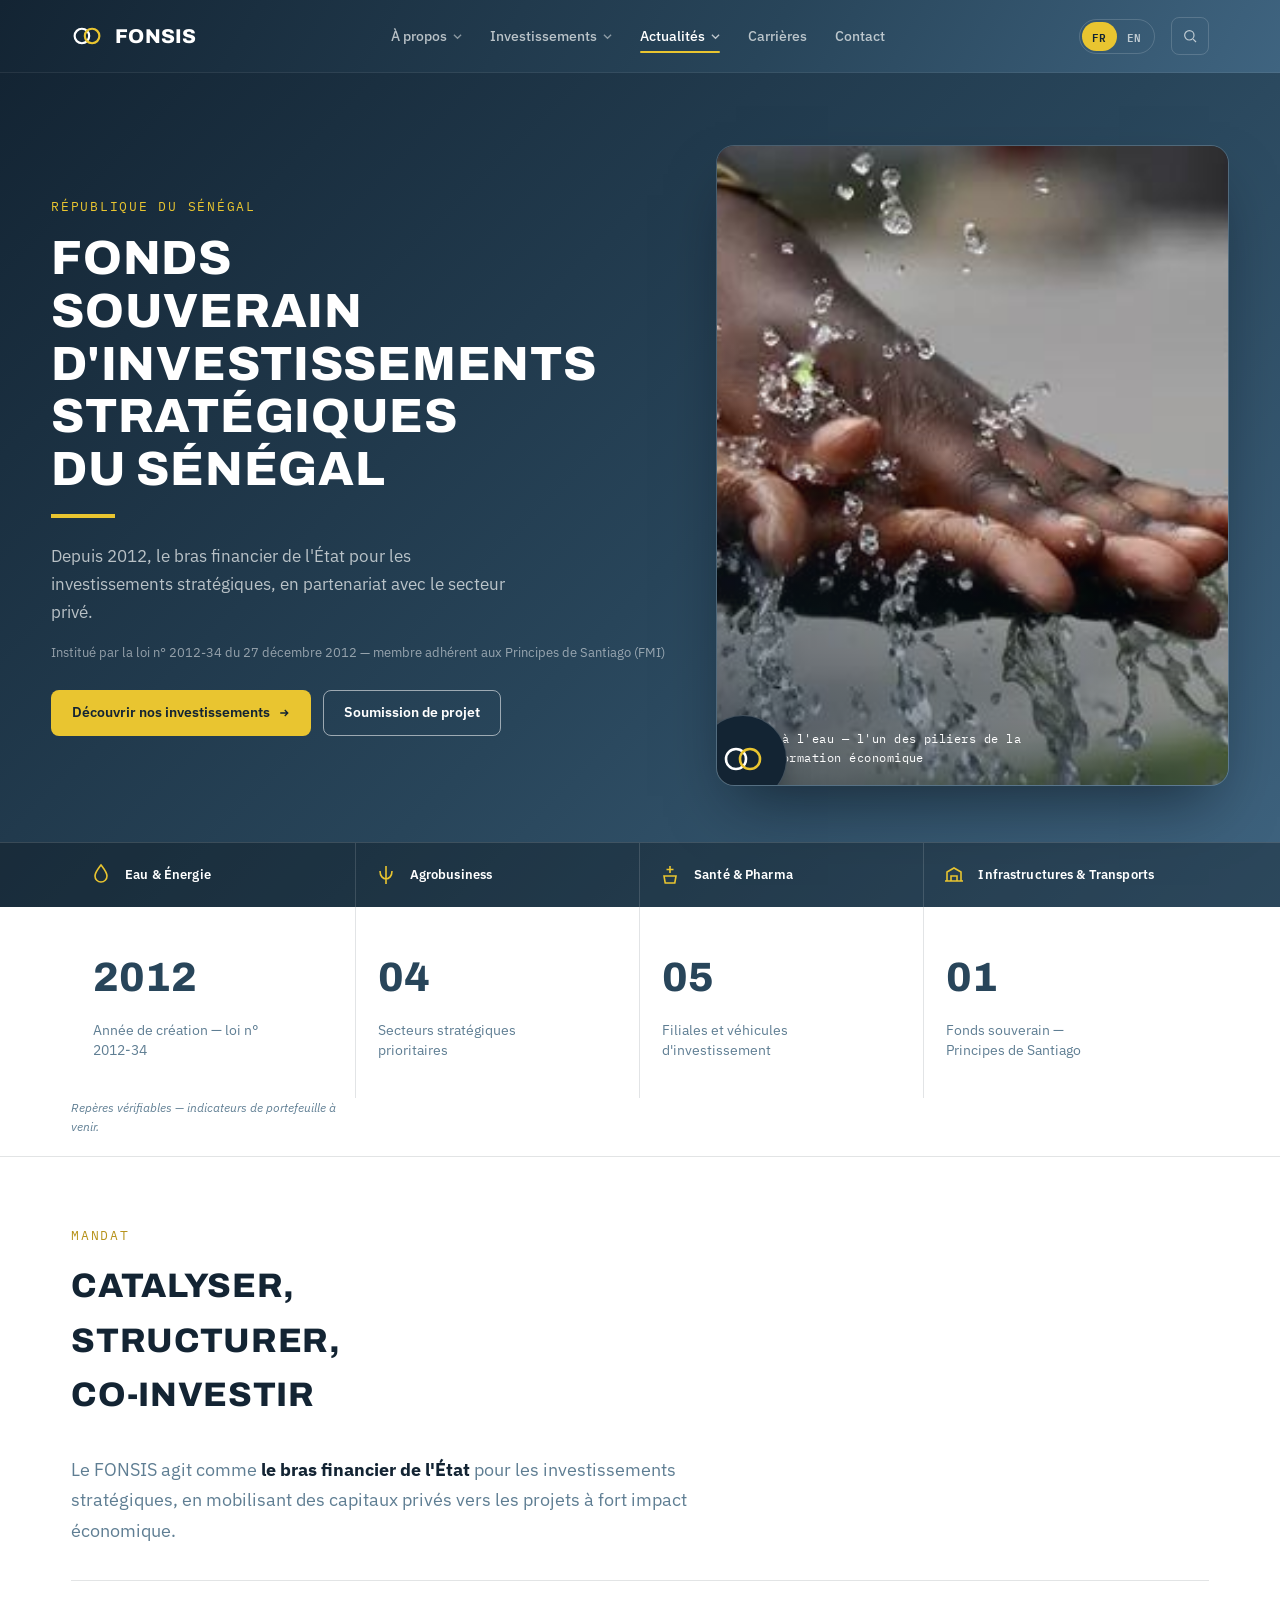
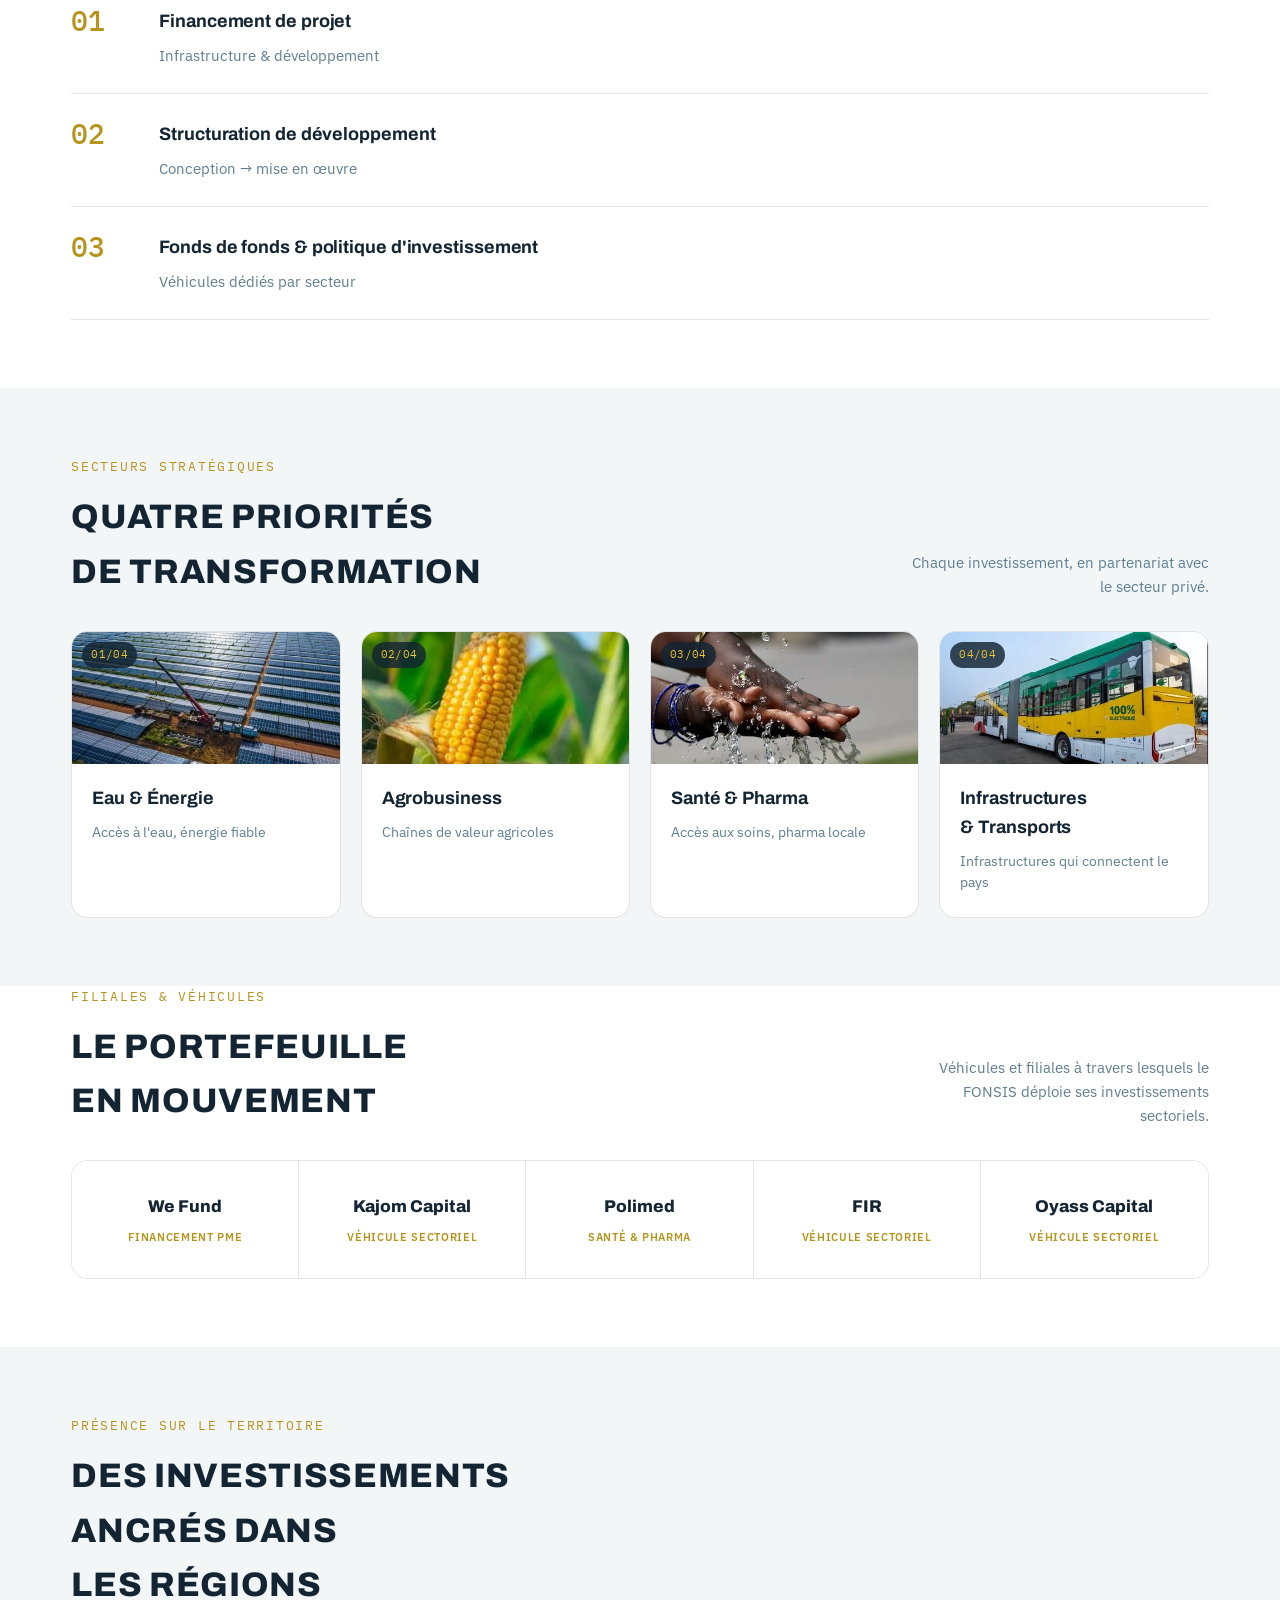
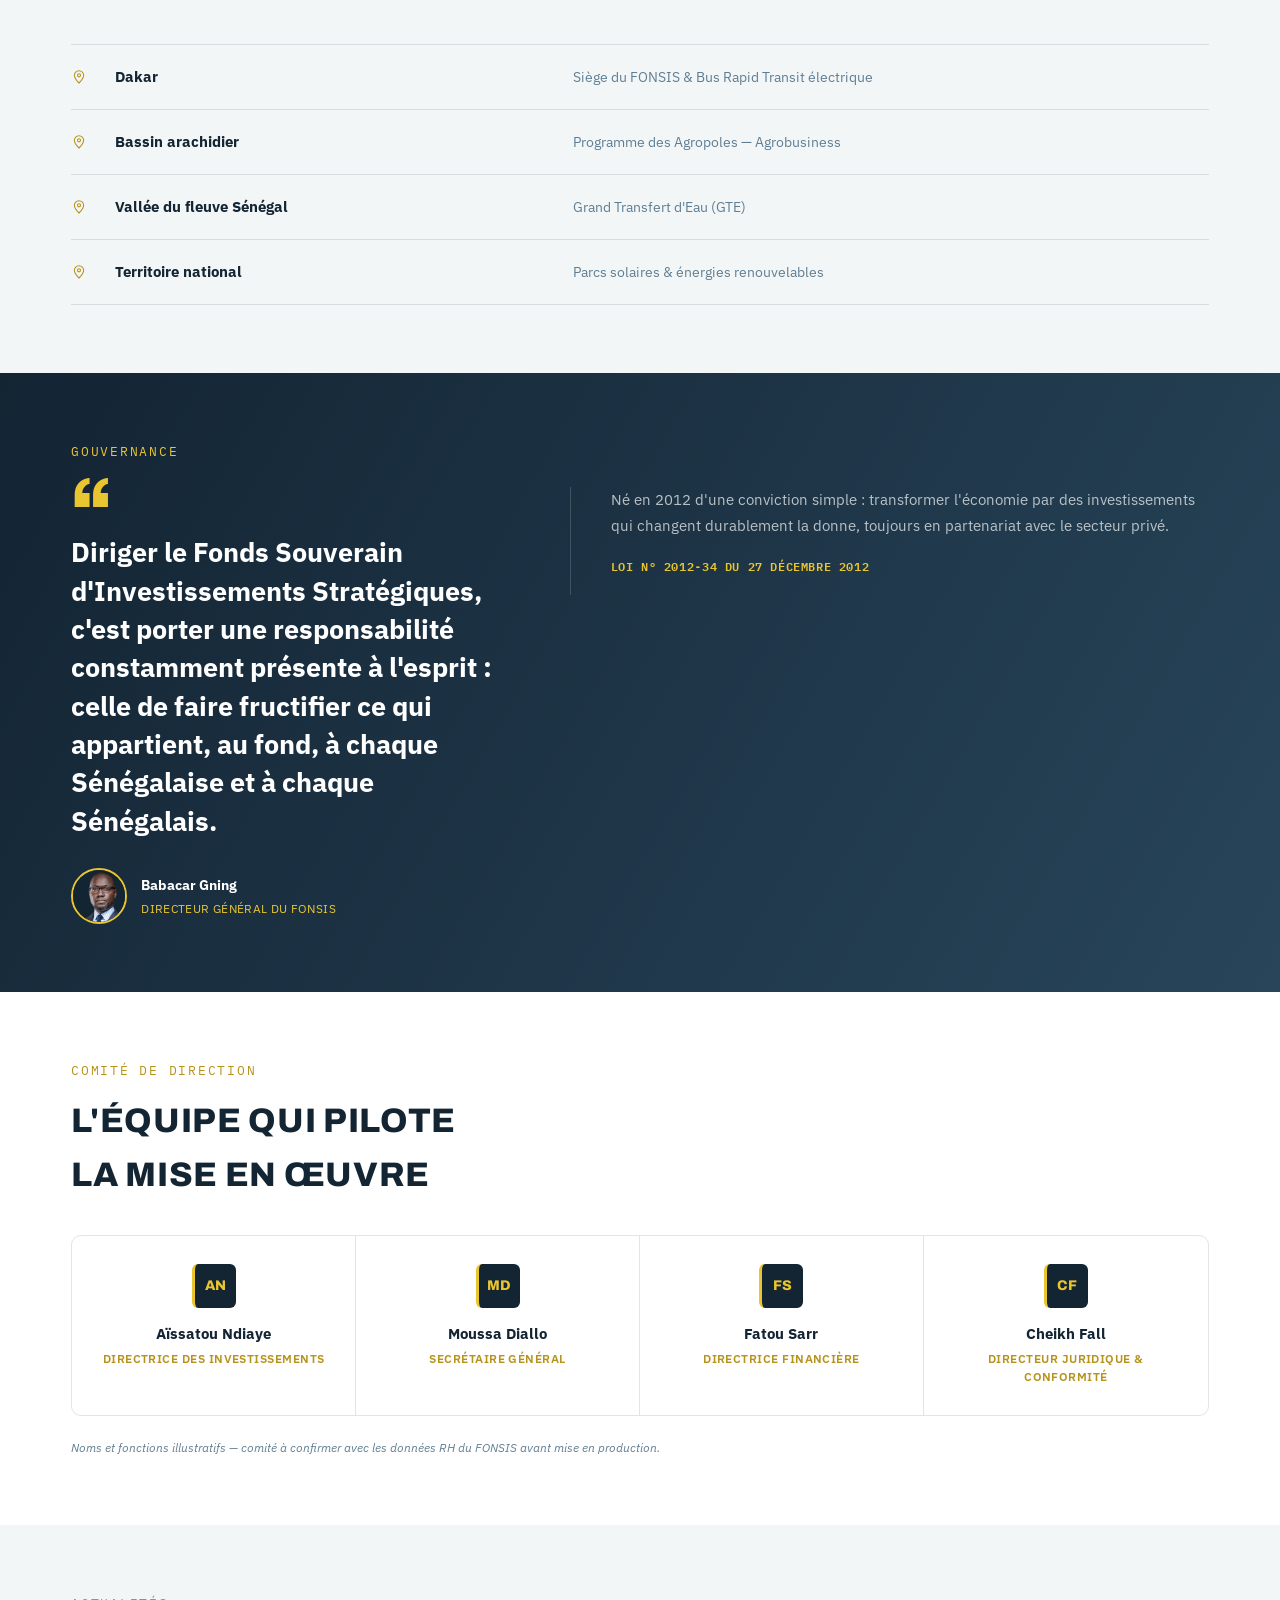
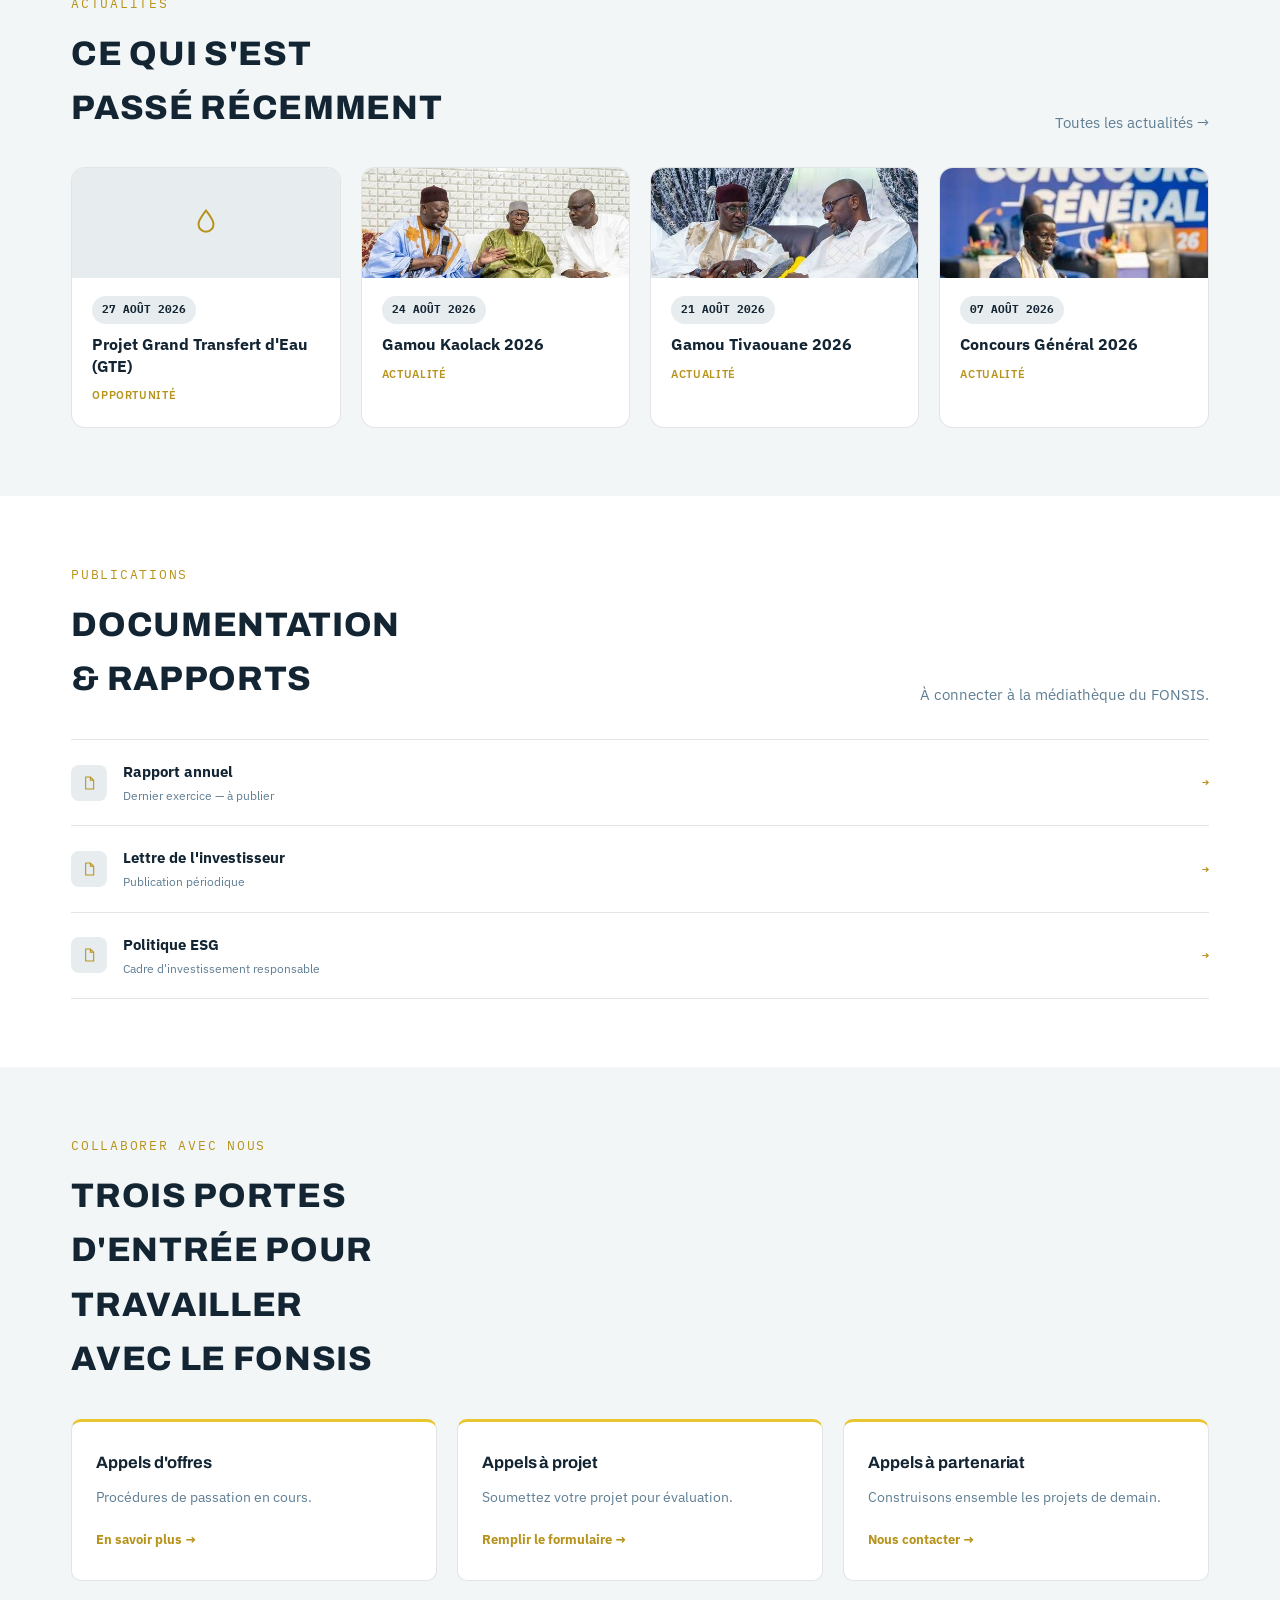
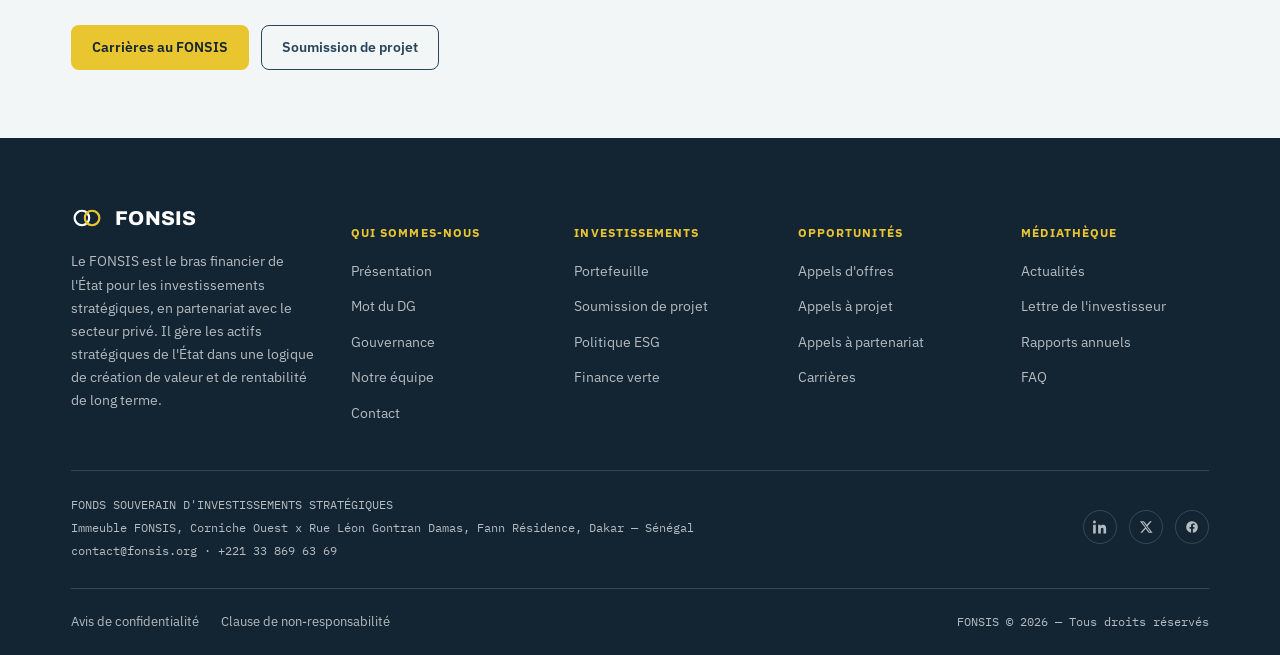
==== commit 22535cc7: "Fix gouvernance block alignment, tighten spacing, widen uppercase tracking - index.html: gouvernance" ====
--- a/index.html
+++ b/index.html
@@ -276,7 +276,7 @@
 
   <!-- GOUVERNANCE / DG -->
   <section class="dg-panel" id="gouvernance">
-    <div class="wrap" style="padding:84px 0;">
+    <div class="wrap" style="padding-top:68px; padding-bottom:68px;">
       <div class="eyebrow on-dark" data-i18n="gouv_eyebrow">Gouvernance</div>
       <div class="dg-grid" style="margin-top:26px;">
         <div>
--- a/assets/style.css
+++ b/assets/style.css
@@ -133,7 +133,7 @@
   }
   .hero h1{
     font-size:clamp(30px,4.1vw,48px); line-height:1.1; color:#fff;
-    text-transform:uppercase; max-width:16ch;
+    text-transform:uppercase; letter-spacing:.015em; max-width:16ch;
   }
   .hero .lede{margin-top:24px; font-size:17px; color:var(--on-navy-soft); max-width:46ch; line-height:1.65;}
   .hero .legal-note{margin-top:16px; font-size:12.5px; color:rgba(244,246,247,0.55);}
@@ -207,14 +207,14 @@
   @media (max-width:820px){.facts .wrap{grid-template-columns:repeat(2,1fr);} .fact:nth-child(2){border-right:none;}}
 
   /* ---------- section shell ---------- */
-  .section{padding:84px 0;}
+  .section{padding:68px 0;}
   .section.alt{background:var(--paper-2);}
-  .section-head{display:flex; justify-content:space-between; align-items:flex-end; gap:32px; margin-bottom:44px; flex-wrap:wrap;}
-  .section-head h2{font-size:clamp(24px,2.8vw,34px); max-width:22ch; text-transform:uppercase; color:var(--navy-deep);}
+  .section-head{display:flex; justify-content:space-between; align-items:flex-end; gap:32px; margin-bottom:32px; flex-wrap:wrap;}
+  .section-head h2{font-size:clamp(24px,2.8vw,34px); max-width:22ch; text-transform:uppercase; letter-spacing:.02em; color:var(--navy-deep);}
   .section-kicker{max-width:34ch; color:var(--navy-mist); font-size:15px; text-align:right;}
   @media (max-width:720px){.section-kicker{text-align:left;}}
 
-  .lede-block{max-width:64ch; font-size:18px; color:var(--navy-mist); line-height:1.7; margin-bottom:46px;}
+  .lede-block{max-width:64ch; font-size:18px; color:var(--navy-mist); line-height:1.7; margin-bottom:34px;}
   .lede-block strong{color:var(--navy-deep); font-weight:700;}
 
   /* ---------- pillars (numbered dossier list, not a feature-icon grid) ---------- */
@@ -396,12 +396,12 @@
 .page-header{
   background:linear-gradient(135deg, var(--navy-deep) 0%, var(--navy) 55%, var(--navy-light) 100%);
   color:var(--on-navy);
-  padding:38px clamp(20px,4vw,56px) 32px;
+  padding:38px 0 32px;
 }
 .breadcrumb{display:flex; gap:8px; align-items:center; font-size:12.5px; color:var(--on-navy-soft); margin-bottom:16px;}
 .breadcrumb a:hover{color:#fff;}
 .breadcrumb .sep{opacity:.5;}
-.page-header h1{font-size:clamp(20px,2.2vw,26px); font-weight:700; color:#fff; text-transform:uppercase; letter-spacing:.01em; max-width:44ch;}
+.page-header h1{font-size:clamp(20px,2.2vw,26px); font-weight:700; color:#fff; text-transform:uppercase; letter-spacing:.03em; max-width:44ch;}
 .page-header .lede{margin-top:16px; font-size:16px; color:var(--on-navy-soft); max-width:56ch; line-height:1.6;}
 
 .page-header.has-portrait{padding-bottom:0;}
@@ -426,7 +426,7 @@
   content:""; position:absolute; inset:0;
   background:linear-gradient(0deg, rgba(19,36,51,0.94) 15%, rgba(19,36,51,0.6) 60%, rgba(19,36,51,0.3) 100%);
 }
-.page-header.has-cover .wrap{position:relative; z-index:2; padding-top:60px; padding-bottom:36px;}
+.page-header.has-cover .wrap{position:relative; z-index:2; width:100%; padding-top:60px; padding-bottom:36px;}
 .page-header.has-cover .breadcrumb, .page-header.has-cover .breadcrumb a{color:rgba(244,246,247,0.75);}
 
 /* ---------- article body typography ---------- */
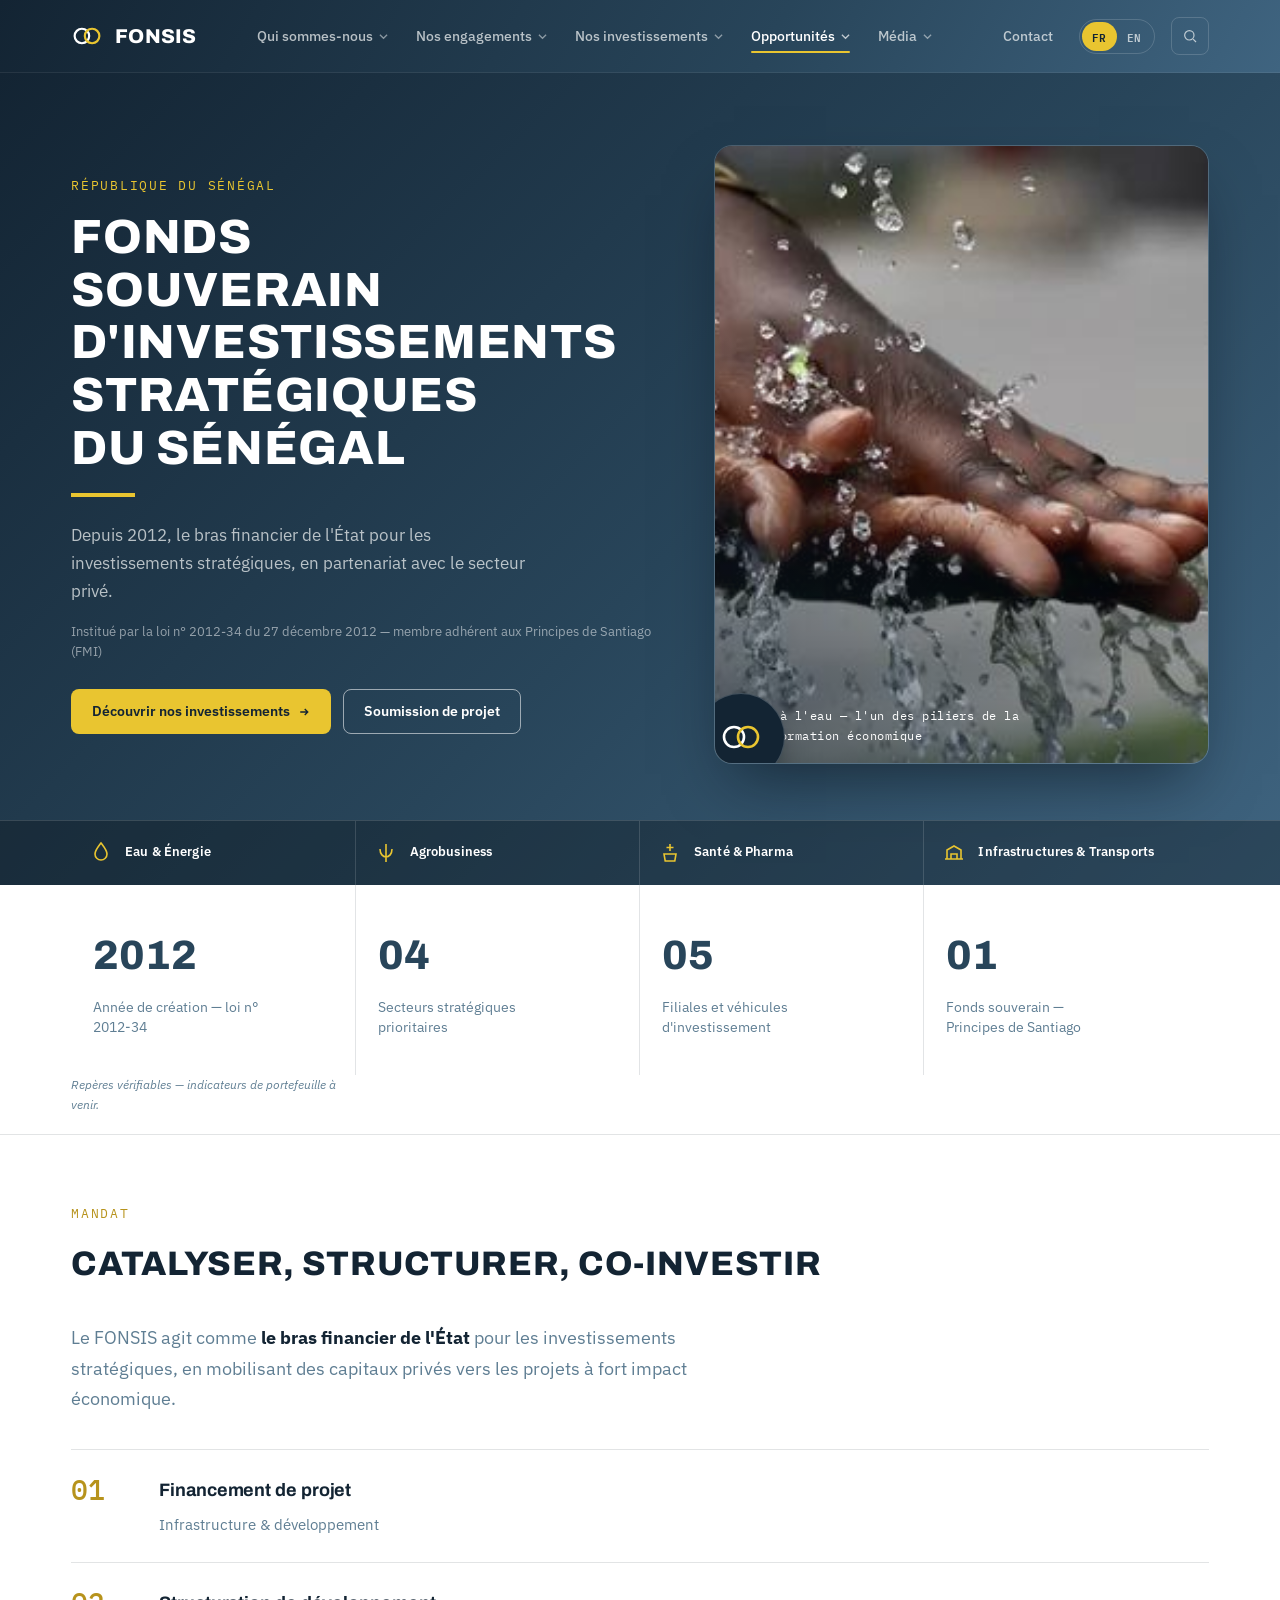
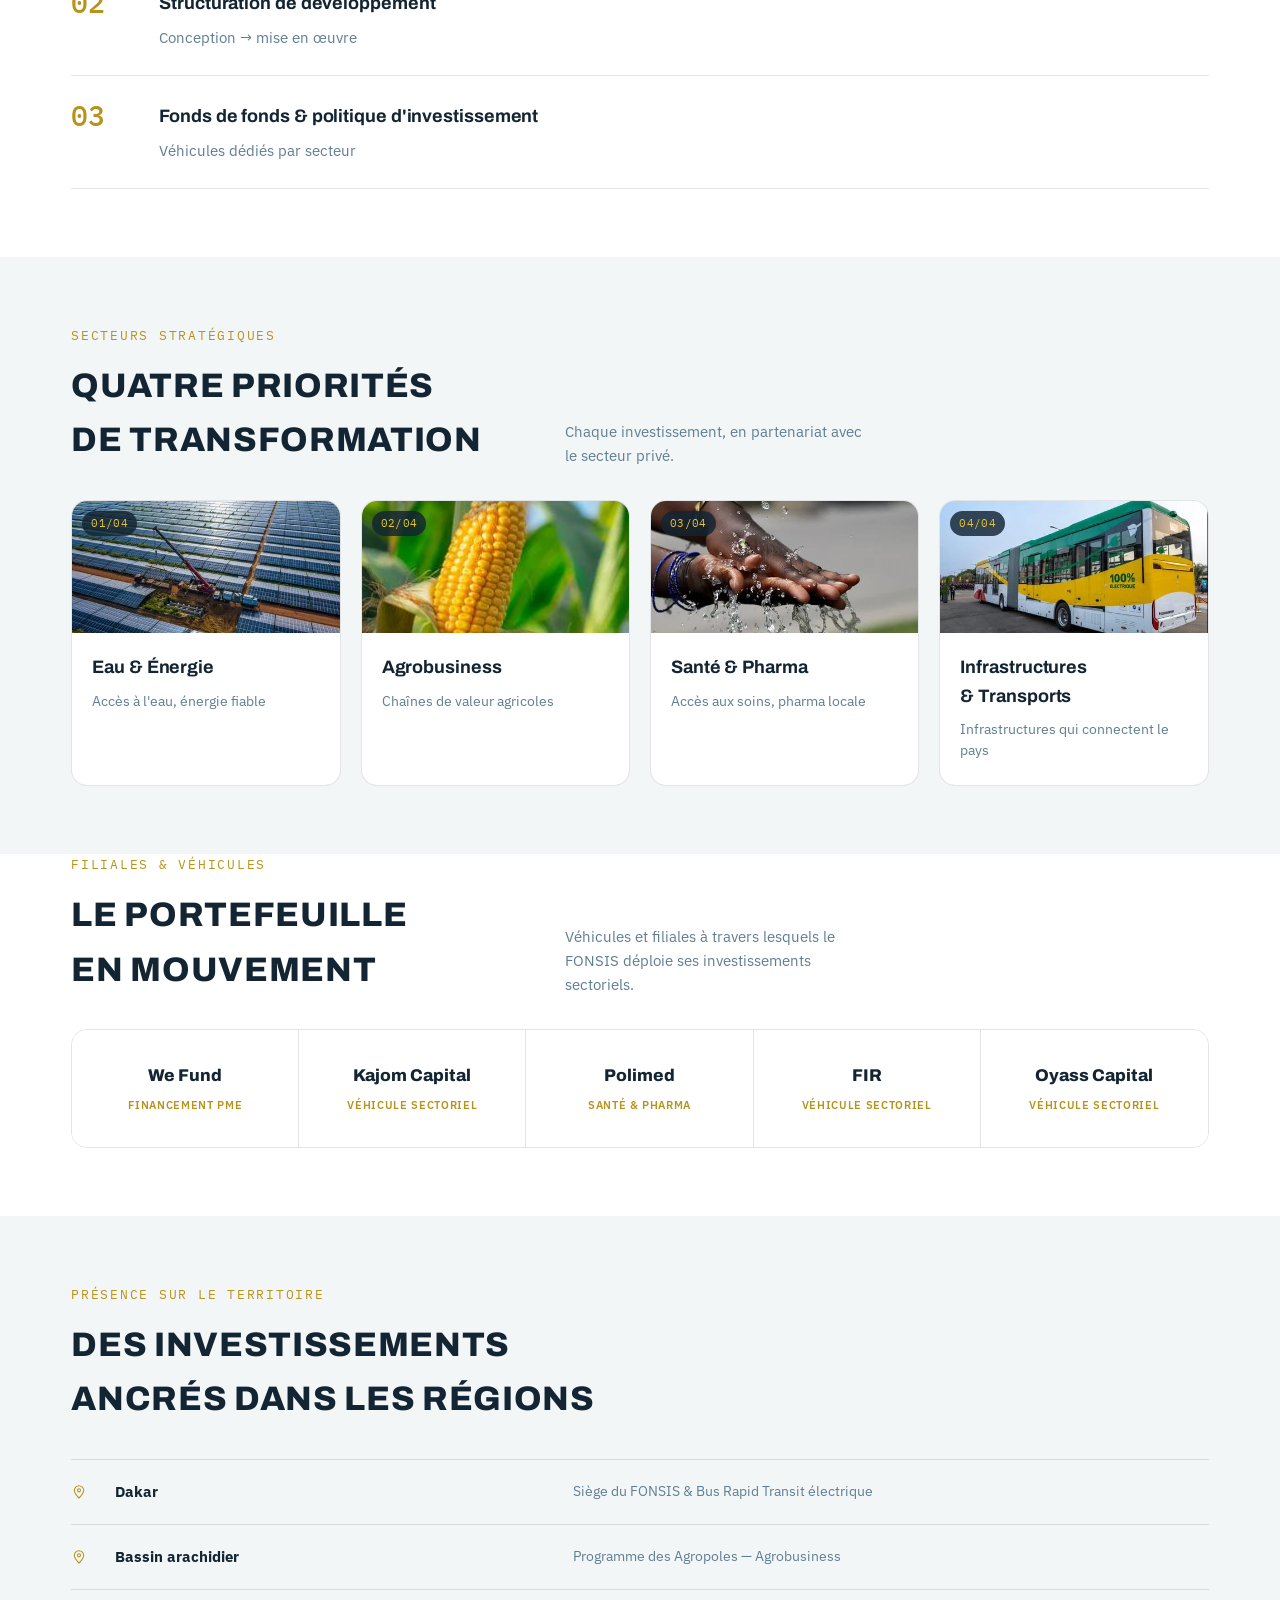
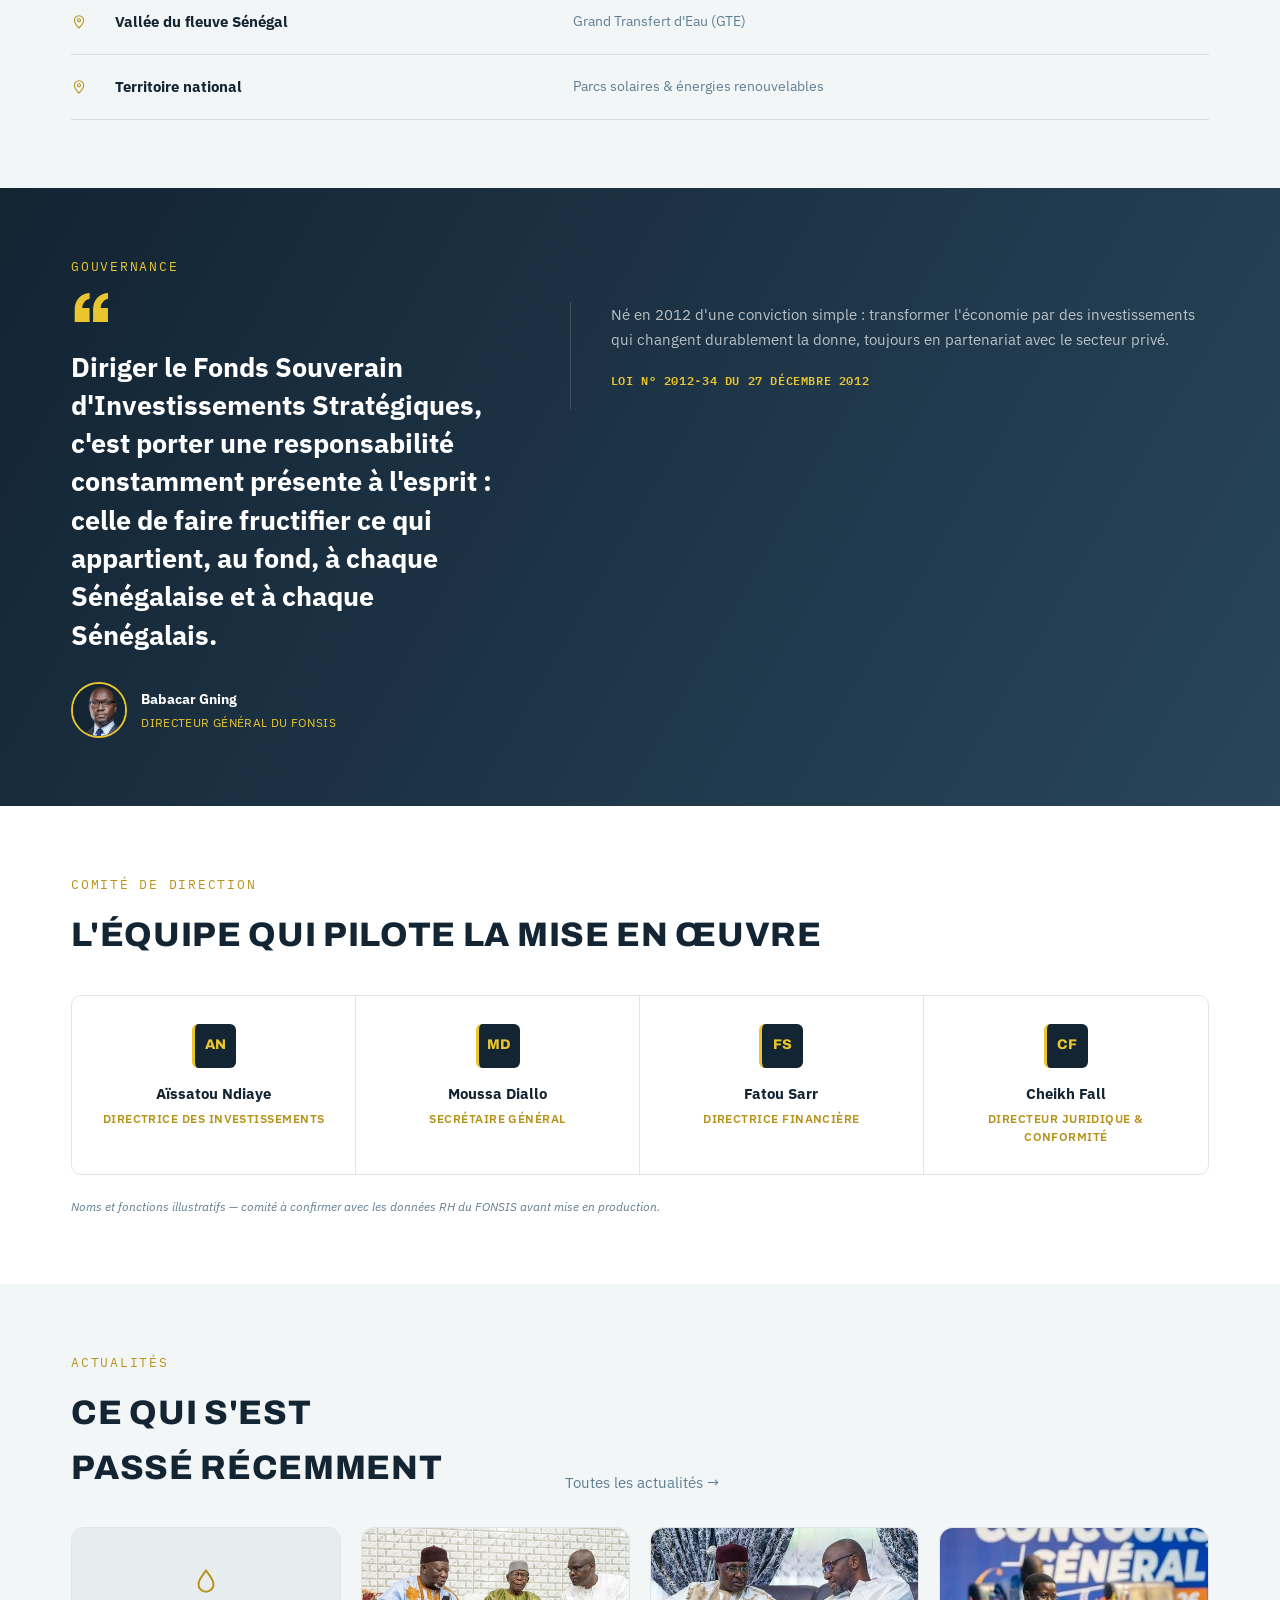
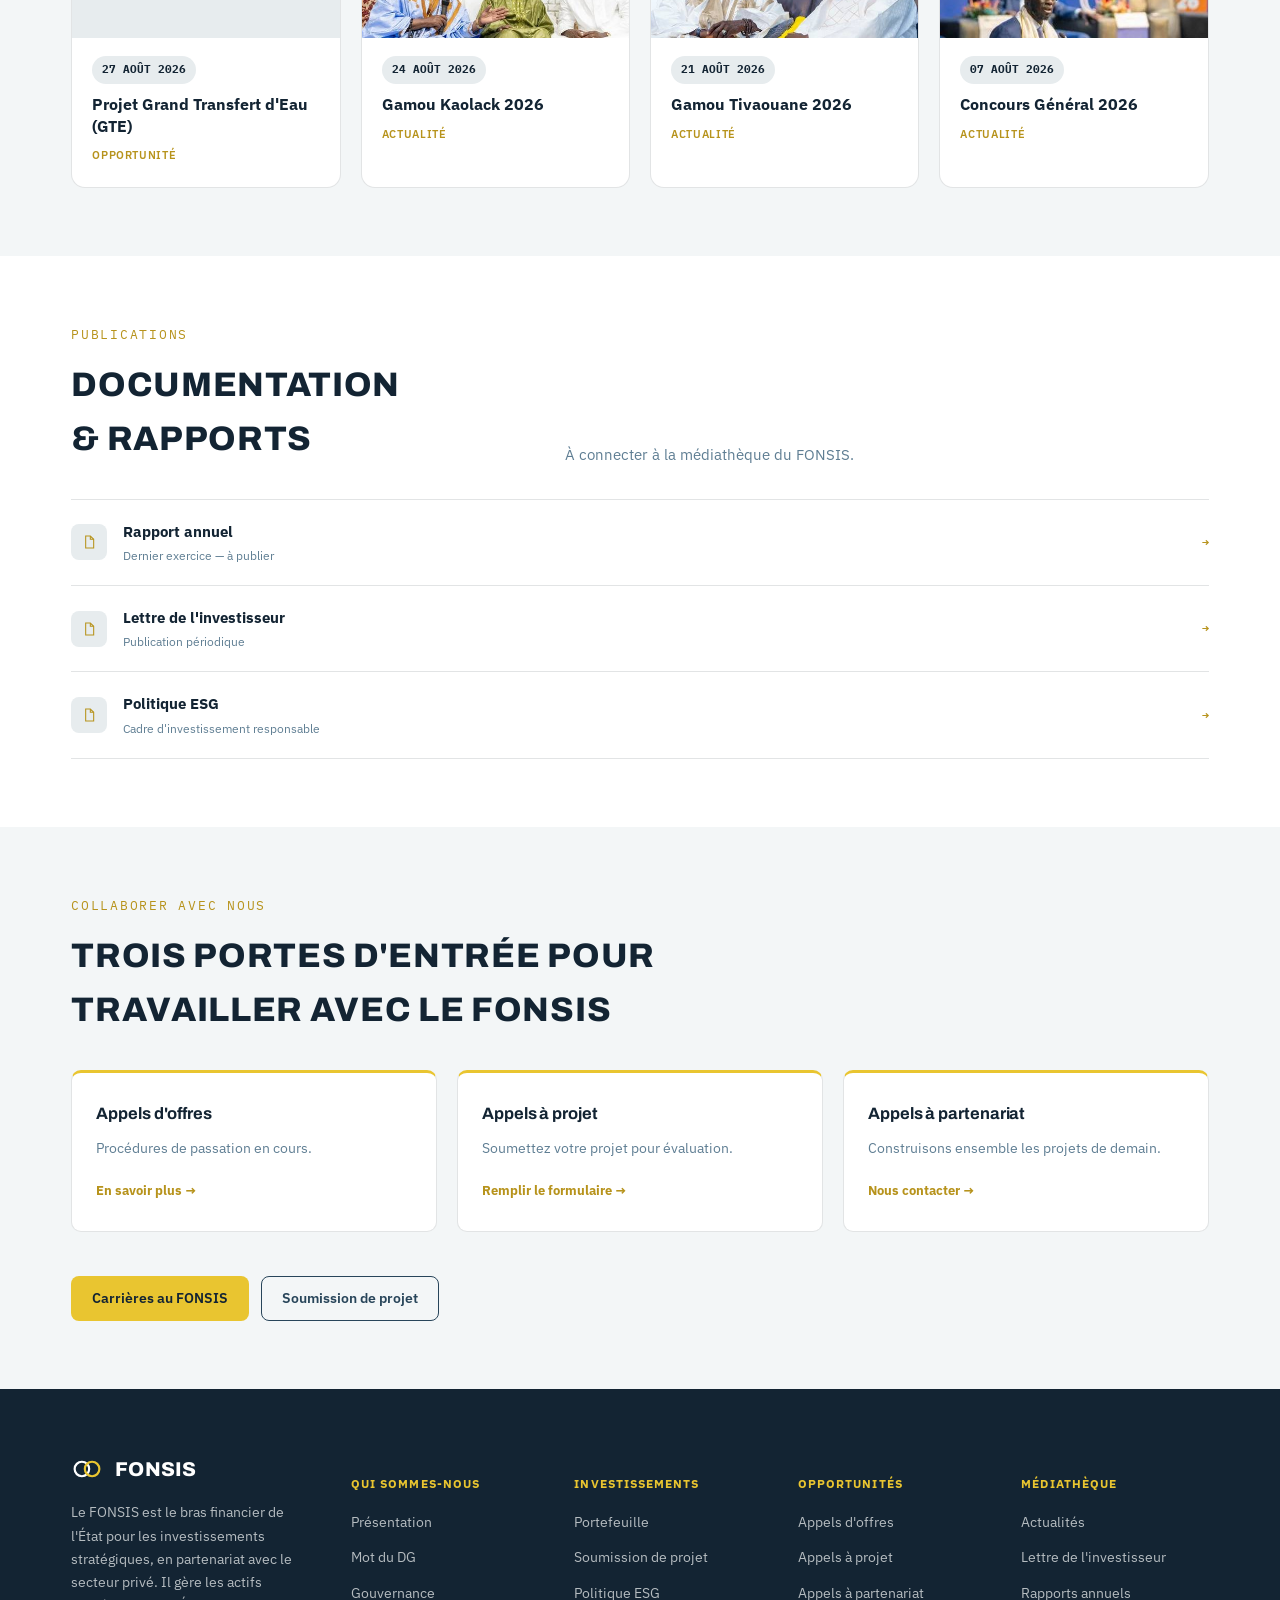
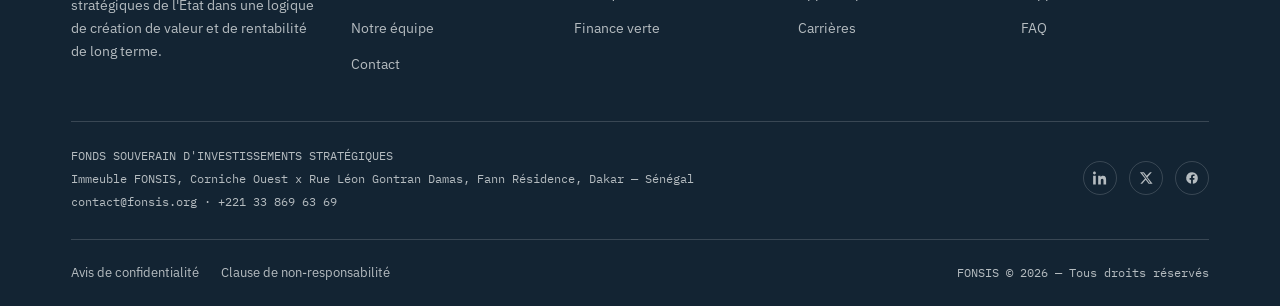
==== commit c8884c9f: "Adopt the validated nav structure (Qui sommes-nous / Nos engagements / Nos investissements / Opportu" ====
--- a/index.html
+++ b/index.html
@@ -23,42 +23,69 @@
     <div class="nav-links">
       <div class="nav-item">
         <a href="mission.html" data-section="mandat">
-          <span data-i18n="nav_qui">À propos</span>
+          <span data-i18n="nav_qui">Qui sommes-nous</span>
           <svg viewBox="0 0 10 6" fill="none"><path d="M1 1l4 4 4-4" stroke="currentColor" stroke-width="1.4"/></svg>
         </a>
         <div class="nav-drop">
+          <a href="mot-du-directeur.html" data-i18n="drop_dg">Mot du DG</a>
           <a href="mission.html" data-i18n="drop_presentation">Présentation</a>
-          <a href="mot-du-directeur.html" data-i18n="drop_dg">Mot du DG</a>
-          <a href="mission.html#comite" data-i18n="drop_comite">Comité de direction</a>
+          <a href="mission.html#comite" data-i18n="drop_comite">Notre équipe</a>
+          <a href="a-venir.html" data-i18n="drop_histoire">Notre histoire</a>
+        </div>
+      </div>
+      <div class="nav-item">
+        <a href="#gouvernance" data-section="gouvernance">
+          <span data-i18n="nav_engagements">Nos engagements</span>
+          <svg viewBox="0 0 10 6" fill="none"><path d="M1 1l4 4 4-4" stroke="currentColor" stroke-width="1.4"/></svg>
+        </a>
+        <div class="nav-drop">
           <a href="mission.html#gouvernance" data-i18n="nav_gouv">Gouvernance</a>
+          <a href="a-venir.html" data-i18n="drop_politiques">Politiques et chartes</a>
+          <a href="a-venir.html" data-i18n="drop_strategie">Stratégie et Impact</a>
+          <a href="#publications" data-i18n="drop_rapports">Rapports Annuels</a>
         </div>
       </div>
       <div class="nav-item">
-        <a href="#secteurs">
-          <span data-i18n="nav_invest">Investissements</span>
+        <a href="#secteurs" data-section="secteurs">
+          <span data-i18n="nav_invest">Nos investissements</span>
           <svg viewBox="0 0 10 6" fill="none"><path d="M1 1l4 4 4-4" stroke="currentColor" stroke-width="1.4"/></svg>
         </a>
         <div class="nav-drop">
           <a href="#secteurs" data-i18n="drop_secteurs">Secteurs stratégiques</a>
           <a href="#filiales" data-i18n="filiales_eyebrow">Filiales &amp; véhicules</a>
-          <a href="#empreinte" data-i18n="footprint_eyebrow">Présence sur le territoire</a>
-          <a href="#collaborer" data-i18n="hero_cta2">Soumission de projet</a>
+          <a href="a-venir.html" data-i18n="drop_portefeuille">Portefeuille</a>
+          <a href="a-venir.html" data-i18n="drop_esg">Politique ESG</a>
+          <a href="#impacts" data-i18n="drop_impacts">Impacts</a>
+        </div>
+      </div>
+      <div class="nav-item">
+        <a href="#collaborer" data-section="collaborer">
+          <span data-i18n="nav_opportunites">Opportunités</span>
+          <svg viewBox="0 0 10 6" fill="none"><path d="M1 1l4 4 4-4" stroke="currentColor" stroke-width="1.4"/></svg>
+        </a>
+        <div class="nav-drop">
+          <a href="contact.html" data-i18n="hero_cta2">Soumission de projet</a>
+          <a href="a-venir.html" data-i18n="nav_carrieres">Carrières</a>
+          <a href="#appels-offres" data-i18n="drop_appelsoffres">Appels d'offres</a>
+          <a href="#appels-projet" data-i18n="drop_appelsprojet">Appels à projet</a>
+          <a href="#appels-partenariat" data-i18n="drop_appelspartenariat">Appels à partenariat</a>
         </div>
       </div>
       <div class="nav-item">
         <a href="actualites.html" data-section="actualites">
-          <span data-i18n="nav_actu">Actualités</span>
+          <span data-i18n="nav_media">Média</span>
           <svg viewBox="0 0 10 6" fill="none"><path d="M1 1l4 4 4-4" stroke="currentColor" stroke-width="1.4"/></svg>
         </a>
         <div class="nav-drop">
           <a href="actualites.html" data-i18n="nav_actu">Actualités</a>
-          <a href="#publications" data-i18n="pub_eyebrow">Publications</a>
-        </div>
-      </div>
-      <div class="nav-item"><a href="#collaborer" data-i18n="nav_carrieres">Carrières</a></div>
+          <a href="a-venir.html" data-i18n="drop_lettre">La lettre de l'Investisseur</a>
+          <a href="#publications" data-i18n="drop_documentations">Documentations</a>
+          <a href="a-venir.html" data-i18n="drop_faq">FAQ</a>
+        </div>
+      </div>
+    </div>
+    <div style="display:flex; align-items:center; gap:16px;">
       <div class="nav-item"><a href="contact.html" data-i18n="nav_contact">Contact</a></div>
-    </div>
-    <div style="display:flex; align-items:center; gap:16px;">
       <div class="lang-toggle" role="group" aria-label="Langue / Language">
         <button type="button" data-lang="fr" class="active">FR</button>
         <button type="button" data-lang="en">EN</button>
@@ -131,7 +158,7 @@
   </section>
 
   <!-- CHIFFRES -->
-  <section class="facts" aria-label="Repères institutionnels">
+  <section class="facts" id="impacts" aria-label="Repères institutionnels">
     <div class="wrap">
       <div class="fact"><span class="num">2012</span><div class="lbl" data-i18n="fact1_lbl">Année de création — loi n° 2012‑34</div></div>
       <div class="fact"><span class="num">04</span><div class="lbl" data-i18n="fact2_lbl">Secteurs stratégiques prioritaires</div></div>
@@ -437,20 +464,20 @@
         </div>
       </div>
       <div class="collab-grid">
-        <div class="collab-card">
+        <div class="collab-card" id="appels-offres">
           <h4 data-i18n="collab1_h4">Appels d'offres</h4>
           <p data-i18n="collab1_p">Procédures de passation en cours.</p>
-          <a class="link" href="#" data-i18n="collab1_link">En savoir plus →</a>
-        </div>
-        <div class="collab-card">
+          <a class="link" href="a-venir.html" data-i18n="collab1_link">En savoir plus →</a>
+        </div>
+        <div class="collab-card" id="appels-projet">
           <h4 data-i18n="collab2_h4">Appels à projet</h4>
           <p data-i18n="collab2_p">Soumettez votre projet pour évaluation.</p>
-          <a class="link" href="#" data-i18n="collab2_link">Remplir le formulaire →</a>
-        </div>
-        <div class="collab-card">
+          <a class="link" href="a-venir.html" data-i18n="collab2_link">Remplir le formulaire →</a>
+        </div>
+        <div class="collab-card" id="appels-partenariat">
           <h4 data-i18n="collab3_h4">Appels à partenariat</h4>
           <p data-i18n="collab3_p">Construisons ensemble les projets de demain.</p>
-          <a class="link" href="#" data-i18n="collab3_link">Nous contacter →</a>
+          <a class="link" href="a-venir.html" data-i18n="collab3_link">Nous contacter →</a>
         </div>
       </div>
       <div class="cta-row">
@@ -488,27 +515,27 @@
           <h5 data-i18n="foot_col2_h5">Investissements</h5>
           <ul>
             <li><a href="#secteurs" data-i18n="foot_col2_li1">Portefeuille</a></li>
-            <li><a href="#collaborer" data-i18n="foot_col2_li2">Soumission de projet</a></li>
-            <li><a href="#" data-i18n="foot_col2_li3">Politique ESG</a></li>
-            <li><a href="#" data-i18n="foot_col2_li4">Finance verte</a></li>
+            <li><a href="contact.html" data-i18n="foot_col2_li2">Soumission de projet</a></li>
+            <li><a href="a-venir.html" data-i18n="foot_col2_li3">Politique ESG</a></li>
+            <li><a href="a-venir.html" data-i18n="foot_col2_li4">Finance verte</a></li>
           </ul>
         </div>
         <div class="foot-col">
           <h5 data-i18n="foot_col3_h5">Opportunités</h5>
           <ul>
-            <li><a href="#collaborer" data-i18n="foot_col3_li1">Appels d'offres</a></li>
-            <li><a href="#collaborer" data-i18n="foot_col3_li2">Appels à projet</a></li>
-            <li><a href="#collaborer" data-i18n="foot_col3_li3">Appels à partenariat</a></li>
-            <li><a href="#" data-i18n="foot_col3_li4">Carrières</a></li>
+            <li><a href="#appels-offres" data-i18n="foot_col3_li1">Appels d'offres</a></li>
+            <li><a href="#appels-projet" data-i18n="foot_col3_li2">Appels à projet</a></li>
+            <li><a href="#appels-partenariat" data-i18n="foot_col3_li3">Appels à partenariat</a></li>
+            <li><a href="a-venir.html" data-i18n="foot_col3_li4">Carrières</a></li>
           </ul>
         </div>
         <div class="foot-col">
           <h5 data-i18n="foot_col4_h5">Médiathèque</h5>
           <ul>
             <li><a href="actualites.html" data-i18n="foot_col4_li1">Actualités</a></li>
-            <li><a href="#" data-i18n="foot_col4_li2">Lettre de l'investisseur</a></li>
+            <li><a href="a-venir.html" data-i18n="foot_col4_li2">Lettre de l'investisseur</a></li>
             <li><a href="#publications" data-i18n="foot_col4_li3">Rapports annuels</a></li>
-            <li><a href="#" data-i18n="foot_col4_li4">FAQ</a></li>
+            <li><a href="a-venir.html" data-i18n="foot_col4_li4">FAQ</a></li>
           </ul>
         </div>
       </div>
@@ -545,8 +572,13 @@
 <script>
 (function(){
   var FR = {
-    nav_qui:"À propos", nav_invest:"Investissements", nav_gouv:"Gouvernance", nav_actu:"Actualités", nav_carrieres:"Carrières", nav_cta:"Soumettre un projet",
-    drop_presentation:"Présentation", drop_dg:"Mot du DG", drop_comite:"Comité de direction", drop_secteurs:"Secteurs stratégiques",
+    nav_qui:"Qui sommes-nous", nav_engagements:"Nos engagements", nav_invest:"Nos investissements", nav_opportunites:"Opportunités", nav_media:"Média",
+    nav_gouv:"Gouvernance", nav_actu:"Actualités", nav_carrieres:"Carrières", nav_cta:"Soumettre un projet",
+    drop_presentation:"Présentation", drop_dg:"Mot du DG", drop_comite:"Notre équipe", drop_secteurs:"Secteurs stratégiques",
+    drop_histoire:"Notre histoire", drop_politiques:"Politiques et chartes", drop_strategie:"Stratégie et Impact", drop_rapports:"Rapports Annuels",
+    drop_portefeuille:"Portefeuille", drop_esg:"Politique ESG", drop_impacts:"Impacts",
+    drop_appelsoffres:"Appels d'offres", drop_appelsprojet:"Appels à projet", drop_appelspartenariat:"Appels à partenariat",
+    drop_lettre:"La lettre de l'Investisseur", drop_documentations:"Documentations", drop_faq:"FAQ",
     hero_eyebrow:"RÉPUBLIQUE DU SÉNÉGAL",
     hero_h1:"Fonds Souverain d'Investissements Stratégiques du Sénégal",
     hero_lede:"Depuis 2012, le bras financier de l'État pour les investissements stratégiques, en partenariat avec le secteur privé.",
@@ -608,8 +640,13 @@
     foot_copy:"FONSIS © 2026 — Tous droits réservés"
   };
   var EN = {
-    nav_qui:"About", nav_invest:"Investments", nav_gouv:"Governance", nav_actu:"News", nav_carrieres:"Careers", nav_cta:"Submit a project",
-    drop_presentation:"Overview", drop_dg:"CEO's message", drop_comite:"Executive committee", drop_secteurs:"Strategic sectors",
+    nav_qui:"About us", nav_engagements:"Our commitments", nav_invest:"Our investments", nav_opportunites:"Opportunities", nav_media:"Media",
+    nav_gouv:"Governance", nav_actu:"News", nav_carrieres:"Careers", nav_cta:"Submit a project",
+    drop_presentation:"Overview", drop_dg:"CEO's message", drop_comite:"Our team", drop_secteurs:"Strategic sectors",
+    drop_histoire:"Our history", drop_politiques:"Policies and charters", drop_strategie:"Strategy and Impact", drop_rapports:"Annual Reports",
+    drop_portefeuille:"Portfolio", drop_esg:"ESG Policy", drop_impacts:"Impacts",
+    drop_appelsoffres:"Tenders", drop_appelsprojet:"Calls for projects", drop_appelspartenariat:"Partnership calls",
+    drop_lettre:"Investor Letter", drop_documentations:"Documentation", drop_faq:"FAQ",
     hero_eyebrow:"REPUBLIC OF SENEGAL",
     hero_h1:"Senegal's Strategic Investment Sovereign Fund",
     hero_lede:"Since 2012, the State's financial arm for strategic investment, in partnership with the private sector.",
--- a/assets/style.css
+++ b/assets/style.css
@@ -127,6 +127,7 @@
     overflow:hidden;
   }
   .hero-inner{
+    max-width:clamp(1240px, 82vw, 1600px); margin:0 auto;
     display:grid; grid-template-columns:1.15fr 0.95fr; gap:44px; align-items:center;
     padding:72px clamp(20px,4vw,56px) 56px;
     position:relative; z-index:2;
@@ -209,10 +210,21 @@
   /* ---------- section shell ---------- */
   .section{padding:68px 0;}
   .section.alt{background:var(--paper-2);}
-  .section-head{display:flex; justify-content:space-between; align-items:flex-end; gap:32px; margin-bottom:32px; flex-wrap:wrap;}
-  .section-head h2{font-size:clamp(24px,2.8vw,34px); max-width:22ch; text-transform:uppercase; letter-spacing:.02em; color:var(--navy-deep);}
-  .section-kicker{max-width:34ch; color:var(--navy-mist); font-size:15px; text-align:right;}
-  @media (max-width:720px){.section-kicker{text-align:left;}}
+  /* flex-start (not space-between): with space-between, a short kicker
+     sentence gets shoved all the way to the far edge of the (very wide)
+     .wrap container, opening a canyon of dead space between it and the
+     title on large screens. Clustering title+kicker together with a fixed
+     gap reads as a normal left-aligned line no matter how wide the screen
+     is - any leftover space just trails naturally afterward. */
+  .section-head{display:flex; justify-content:flex-start; align-items:flex-end; gap:32px; margin-bottom:32px; flex-wrap:wrap;}
+  .section-head h2{font-size:clamp(24px,2.8vw,34px); max-width:36ch; text-transform:uppercase; letter-spacing:.02em; color:var(--navy-deep);}
+  /* Paired with a .section-kicker, the title keeps a narrower column so the
+     two sit in visual balance; alone, it's free to use more of the row so a
+     short title doesn't strand a huge gap of dead space beside it on wide
+     screens (and reads calmer as 1-2 lines instead of stacking one word
+     per line). */
+  .section-head:has(.section-kicker) h2{max-width:22ch;}
+  .section-kicker{max-width:34ch; color:var(--navy-mist); font-size:15px; text-align:left;}
 
   .lede-block{max-width:64ch; font-size:18px; color:var(--navy-mist); line-height:1.7; margin-bottom:34px;}
   .lede-block strong{color:var(--navy-deep); font-weight:700;}
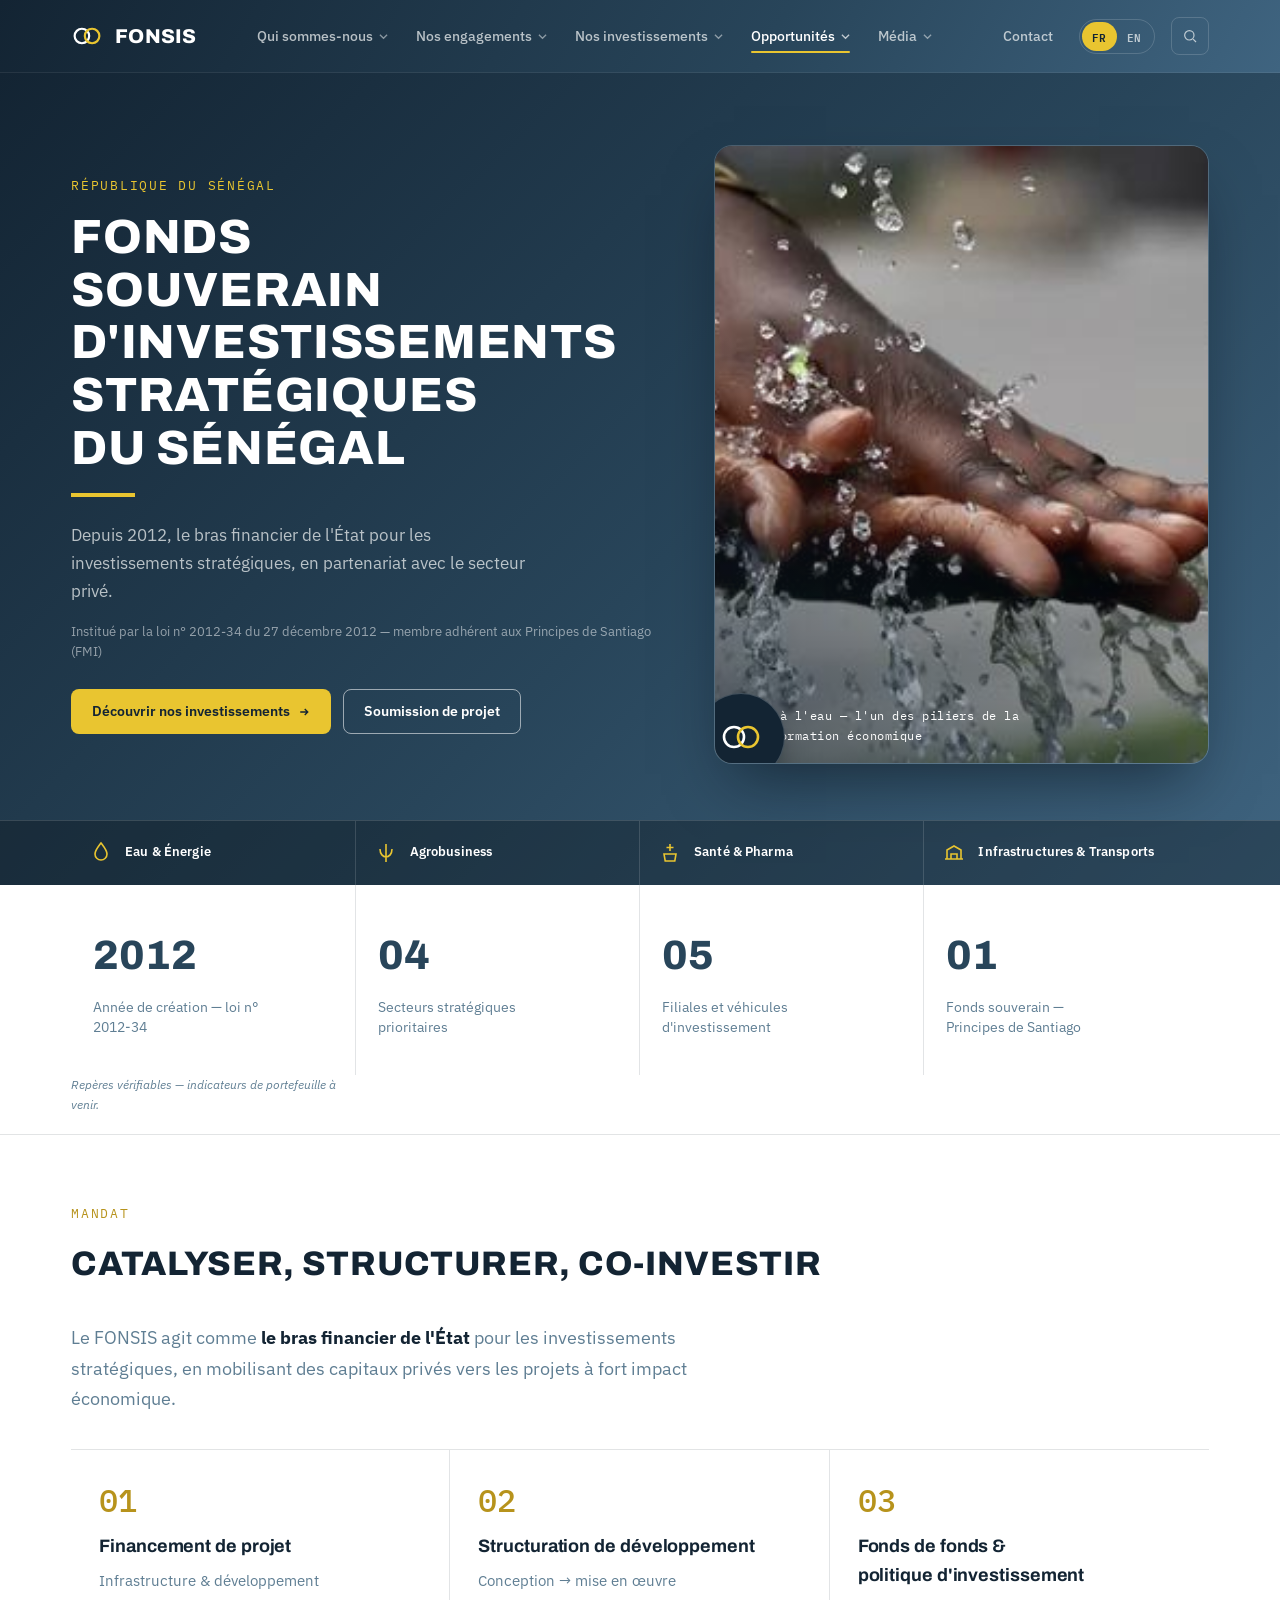
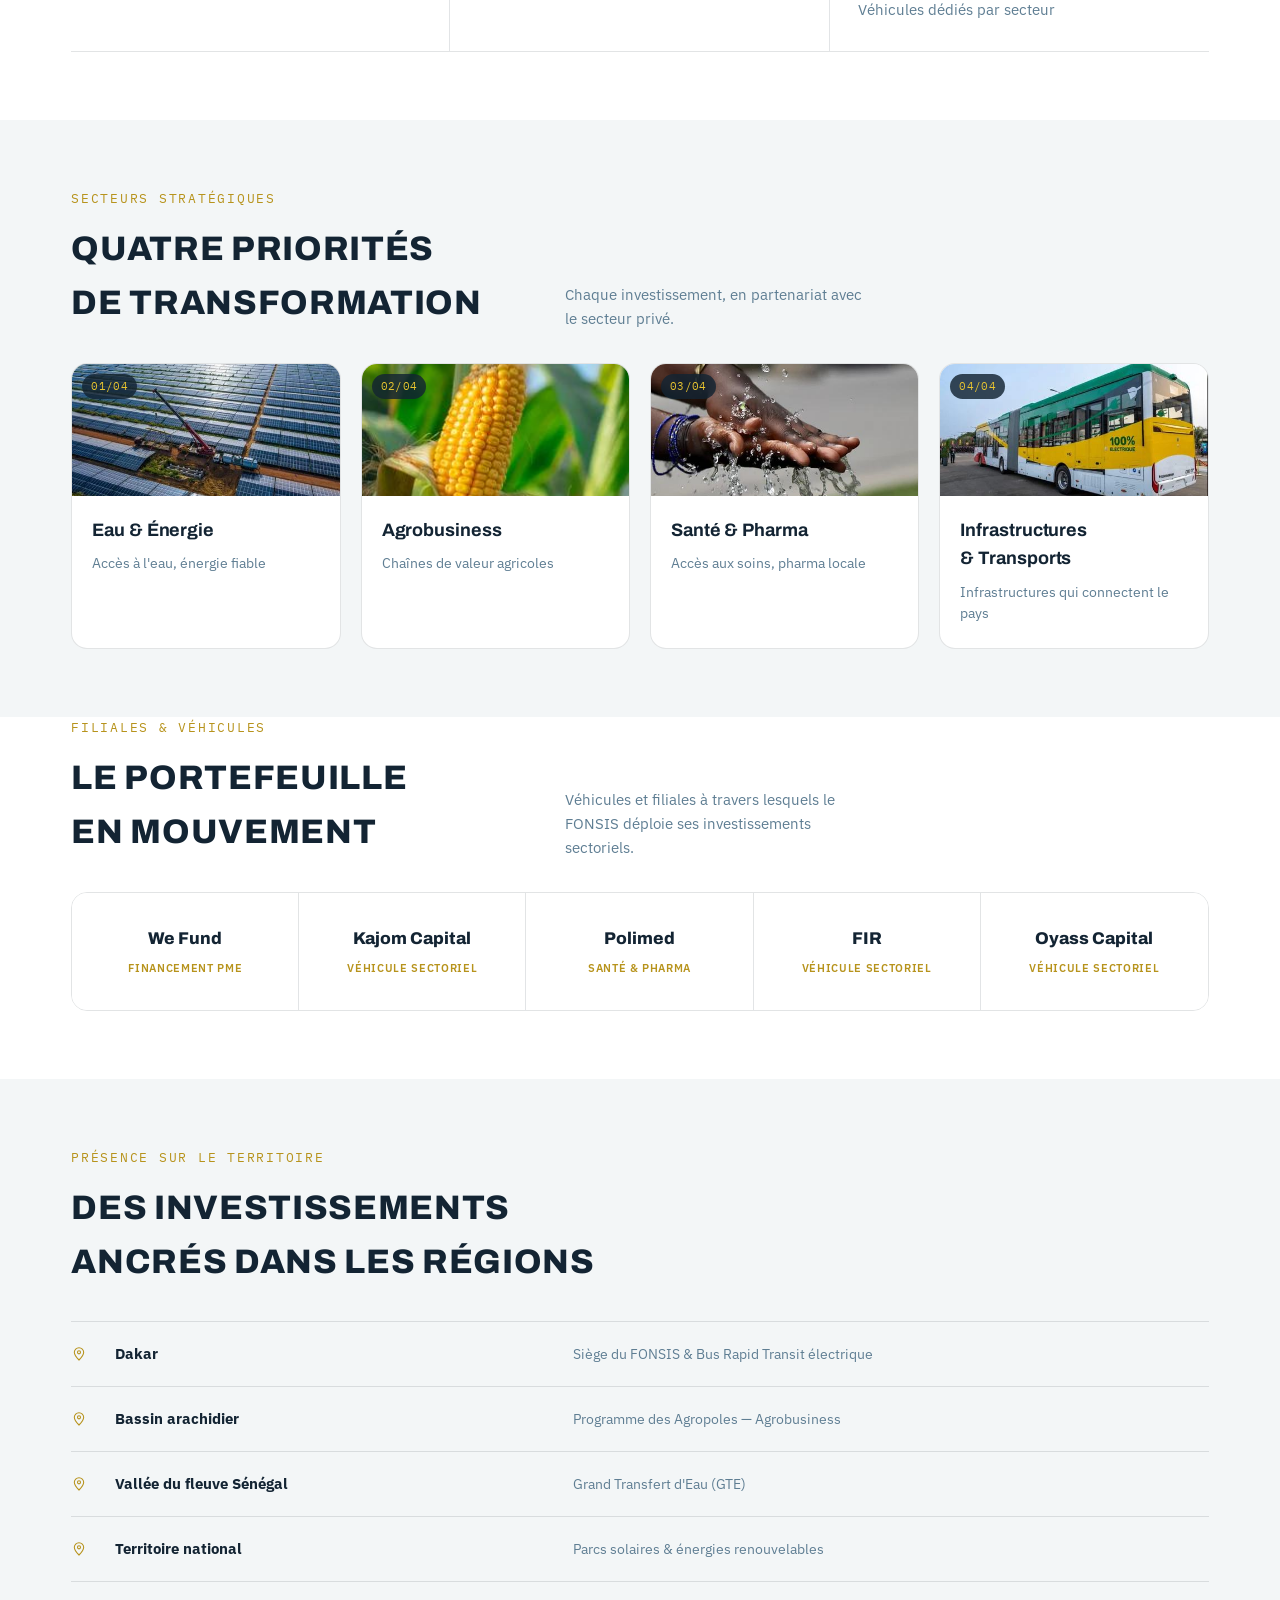
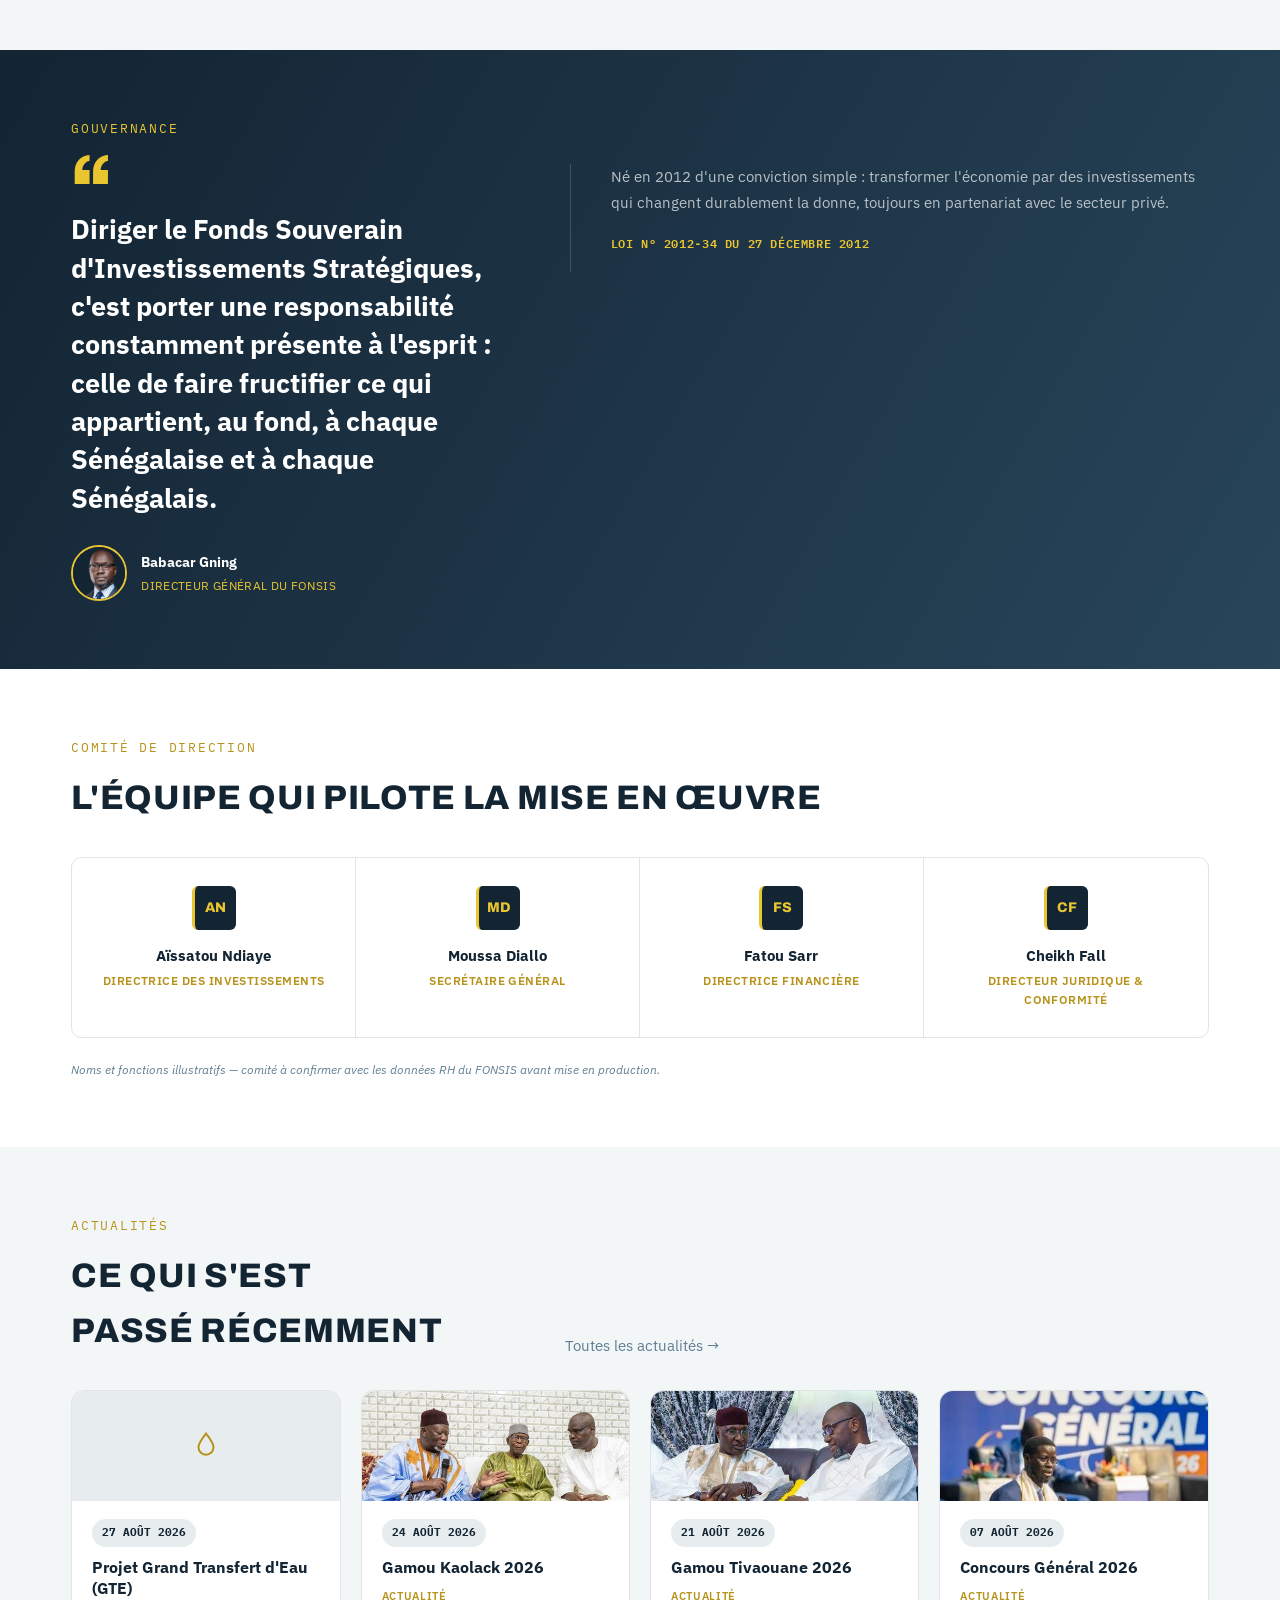
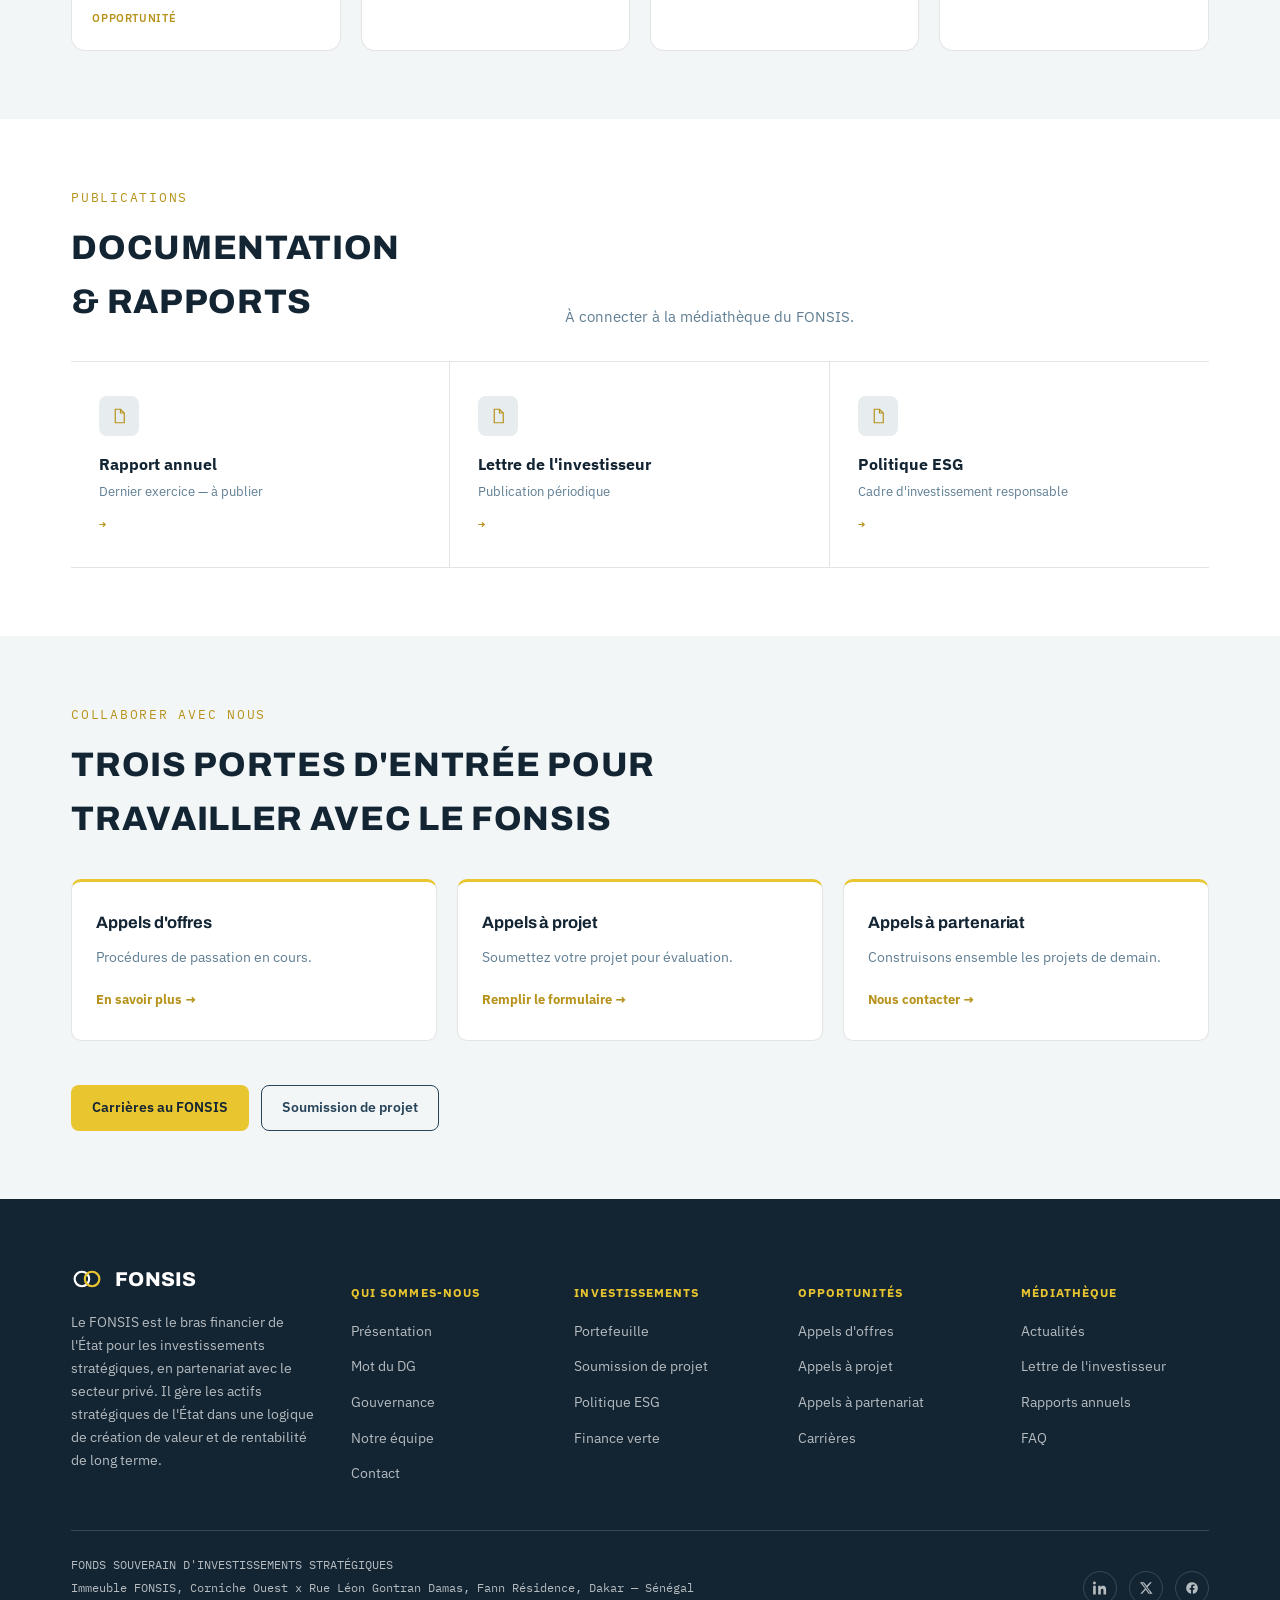
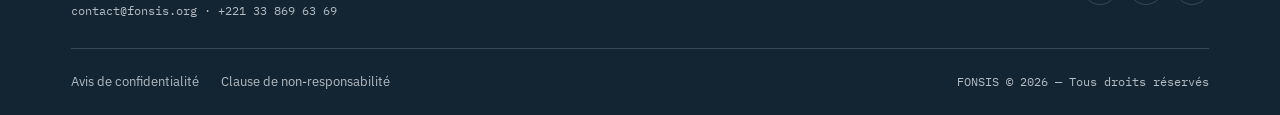
==== commit fdae5439: "Make Mandat pillars and Publications horizontal on the homepage Both sections were tall stacks of bo" ====
--- a/index.html
+++ b/index.html
@@ -178,7 +178,7 @@
         </div>
       </div>
       <p class="lede-block" data-i18n-html="mandat_lede">Le FONSIS agit comme <strong>le bras financier de l'État</strong> pour les investissements stratégiques, en mobilisant des capitaux privés vers les projets à fort impact économique.</p>
-      <div class="pillar-list">
+      <div class="pillar-list is-row">
         <div class="pillar-row">
           <div class="n">01</div>
           <div>
@@ -425,7 +425,7 @@
         </div>
         <p class="section-kicker" data-i18n="pub_kicker">À connecter à la médiathèque du FONSIS.</p>
       </div>
-      <div class="pub-list">
+      <div class="pub-list is-row">
         <div class="pub-row">
           <div class="doc-ic"><svg viewBox="0 0 24 24" fill="none" stroke-width="1.6"><path d="M7 3h7l5 5v13H7z"/><path d="M14 3v5h5"/></svg></div>
           <div>
--- a/assets/style.css
+++ b/assets/style.css
@@ -237,6 +237,17 @@
   .pillar-row p{margin-top:8px; color:var(--navy-mist); font-size:14.5px; line-height:1.6; max-width:56ch;}
   @media (max-width:560px){.pillar-row{grid-template-columns:40px 1fr;} .pillar-row .n{font-size:22px;}}
 
+  /* Horizontal variant (teaser sections only) — same divided-column idea
+     already used by .facts/.hero-strip/.team-list, not a new pattern. */
+  @media (min-width:821px){
+    .pillar-list.is-row{display:grid; grid-template-columns:repeat(3,1fr); border-bottom:1px solid var(--line);}
+    .pillar-list.is-row .pillar-row{display:block; padding:34px 28px 30px; border-bottom:none; border-right:1px solid var(--line);}
+    .pillar-list.is-row .pillar-row:last-child{border-right:none;}
+    .pillar-list.is-row .pillar-row .n{display:block; font-size:32px; margin-bottom:16px;}
+    .pillar-list.is-row .pillar-row h3{font-size:18px;}
+    .pillar-list.is-row .pillar-row p{max-width:none; margin-top:8px; font-size:14.5px;}
+  }
+
   /* ---------- secteurs (photo cards) ---------- */
   .sector-grid{display:grid; grid-template-columns:repeat(4,1fr); gap:20px;}
   .sector-card{
@@ -335,6 +346,17 @@
   .pub-row .title{font-size:14.5px; font-weight:700; color:var(--navy-deep);}
   .pub-row .sub{margin-top:3px; font-size:12px; color:var(--navy-mist);}
   .pub-row .go{margin-left:auto; font-family:'IBM Plex Mono',monospace; font-size:11.5px; color:var(--gold-deep); font-weight:600; white-space:nowrap;}
+
+  @media (min-width:821px){
+    .pub-list.is-row{display:grid; grid-template-columns:repeat(3,1fr); border-bottom:1px solid var(--line);}
+    .pub-list.is-row .pub-row{display:block; padding:34px 28px 30px; border-bottom:none; border-right:1px solid var(--line);}
+    .pub-list.is-row .pub-row:last-child{border-right:none;}
+    .pub-list.is-row .pub-row .doc-ic{width:40px; height:40px; border-radius:8px; margin-bottom:16px;}
+    .pub-list.is-row .pub-row .doc-ic svg{width:18px; height:18px;}
+    .pub-list.is-row .pub-row .title{font-size:15.5px;}
+    .pub-list.is-row .pub-row .sub{margin-top:4px; font-size:12.5px;}
+    .pub-list.is-row .pub-row .go{margin-left:0; margin-top:14px; display:inline-block;}
+  }
 
   /* ---------- collaborer (CTA tiles - the one card family that lifts) ---------- */
   .collab-grid{display:grid; grid-template-columns:repeat(3,1fr); gap:20px; margin-bottom:44px;}
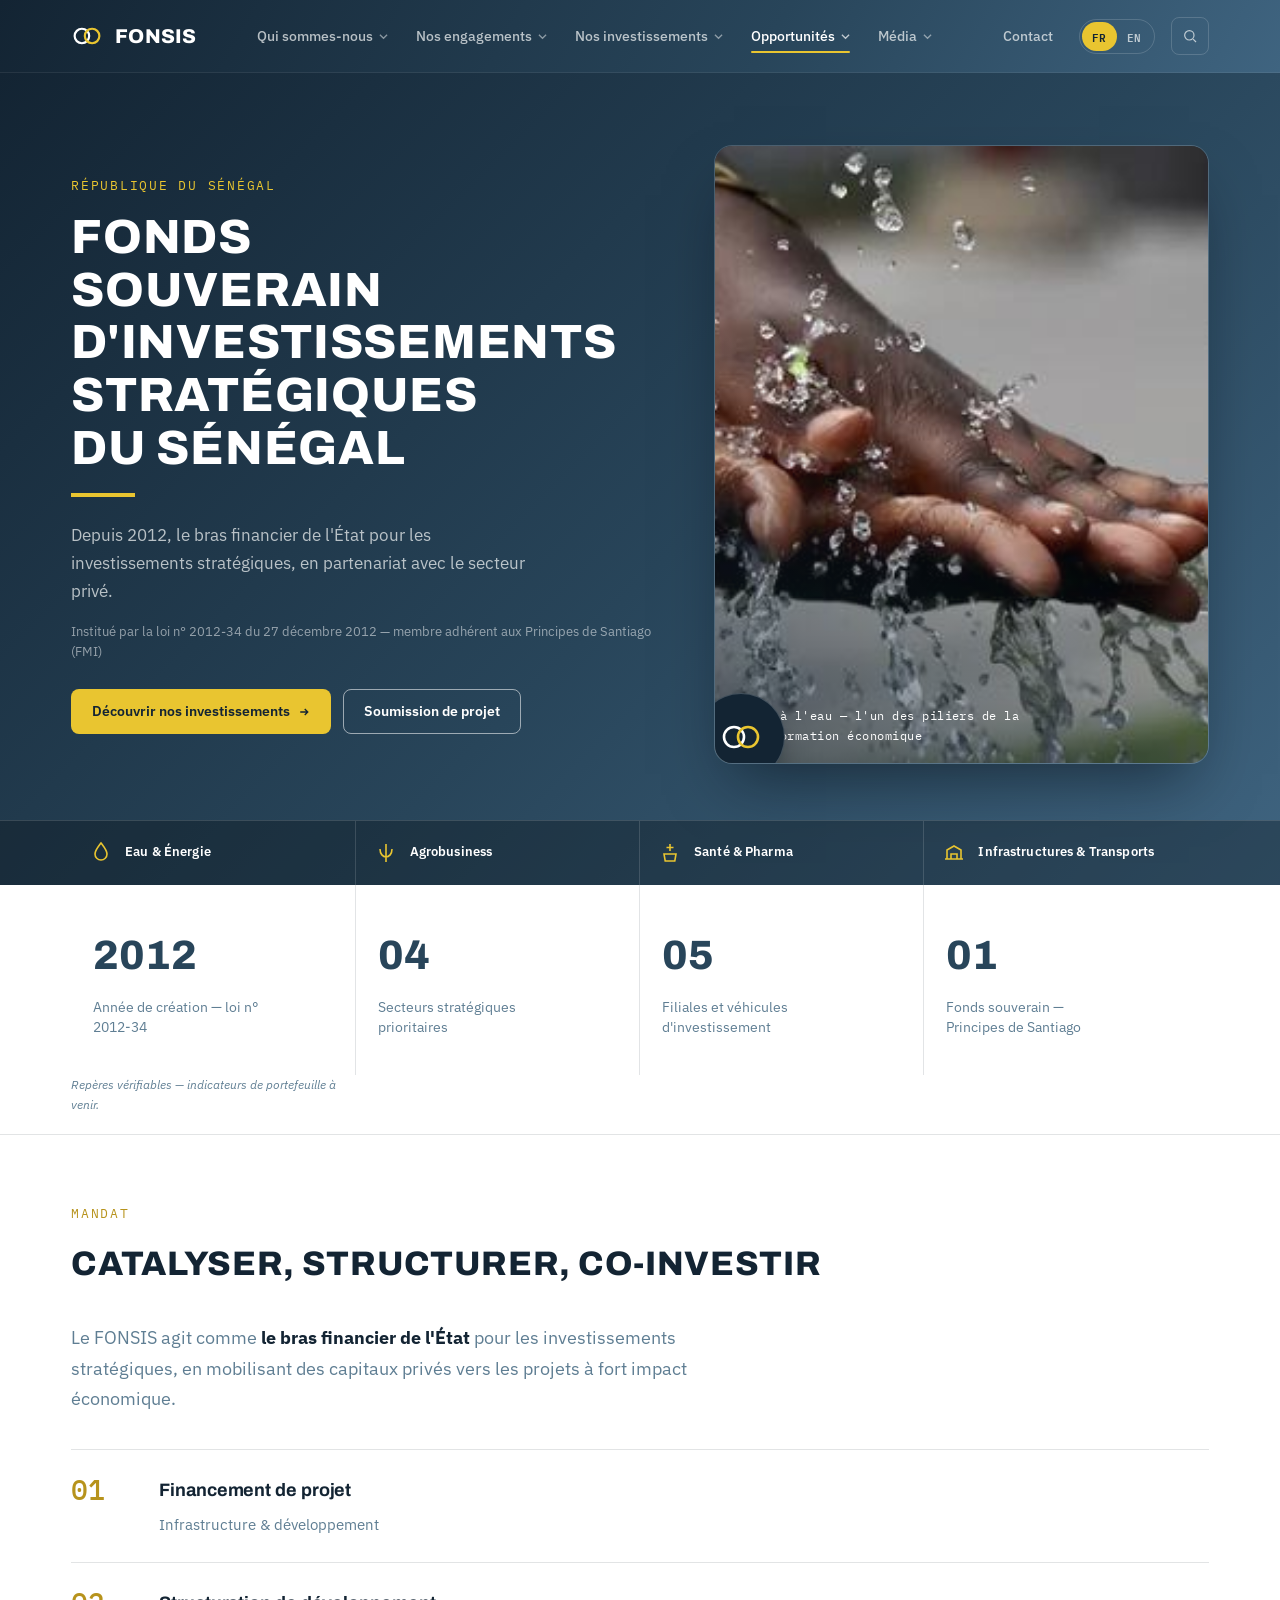
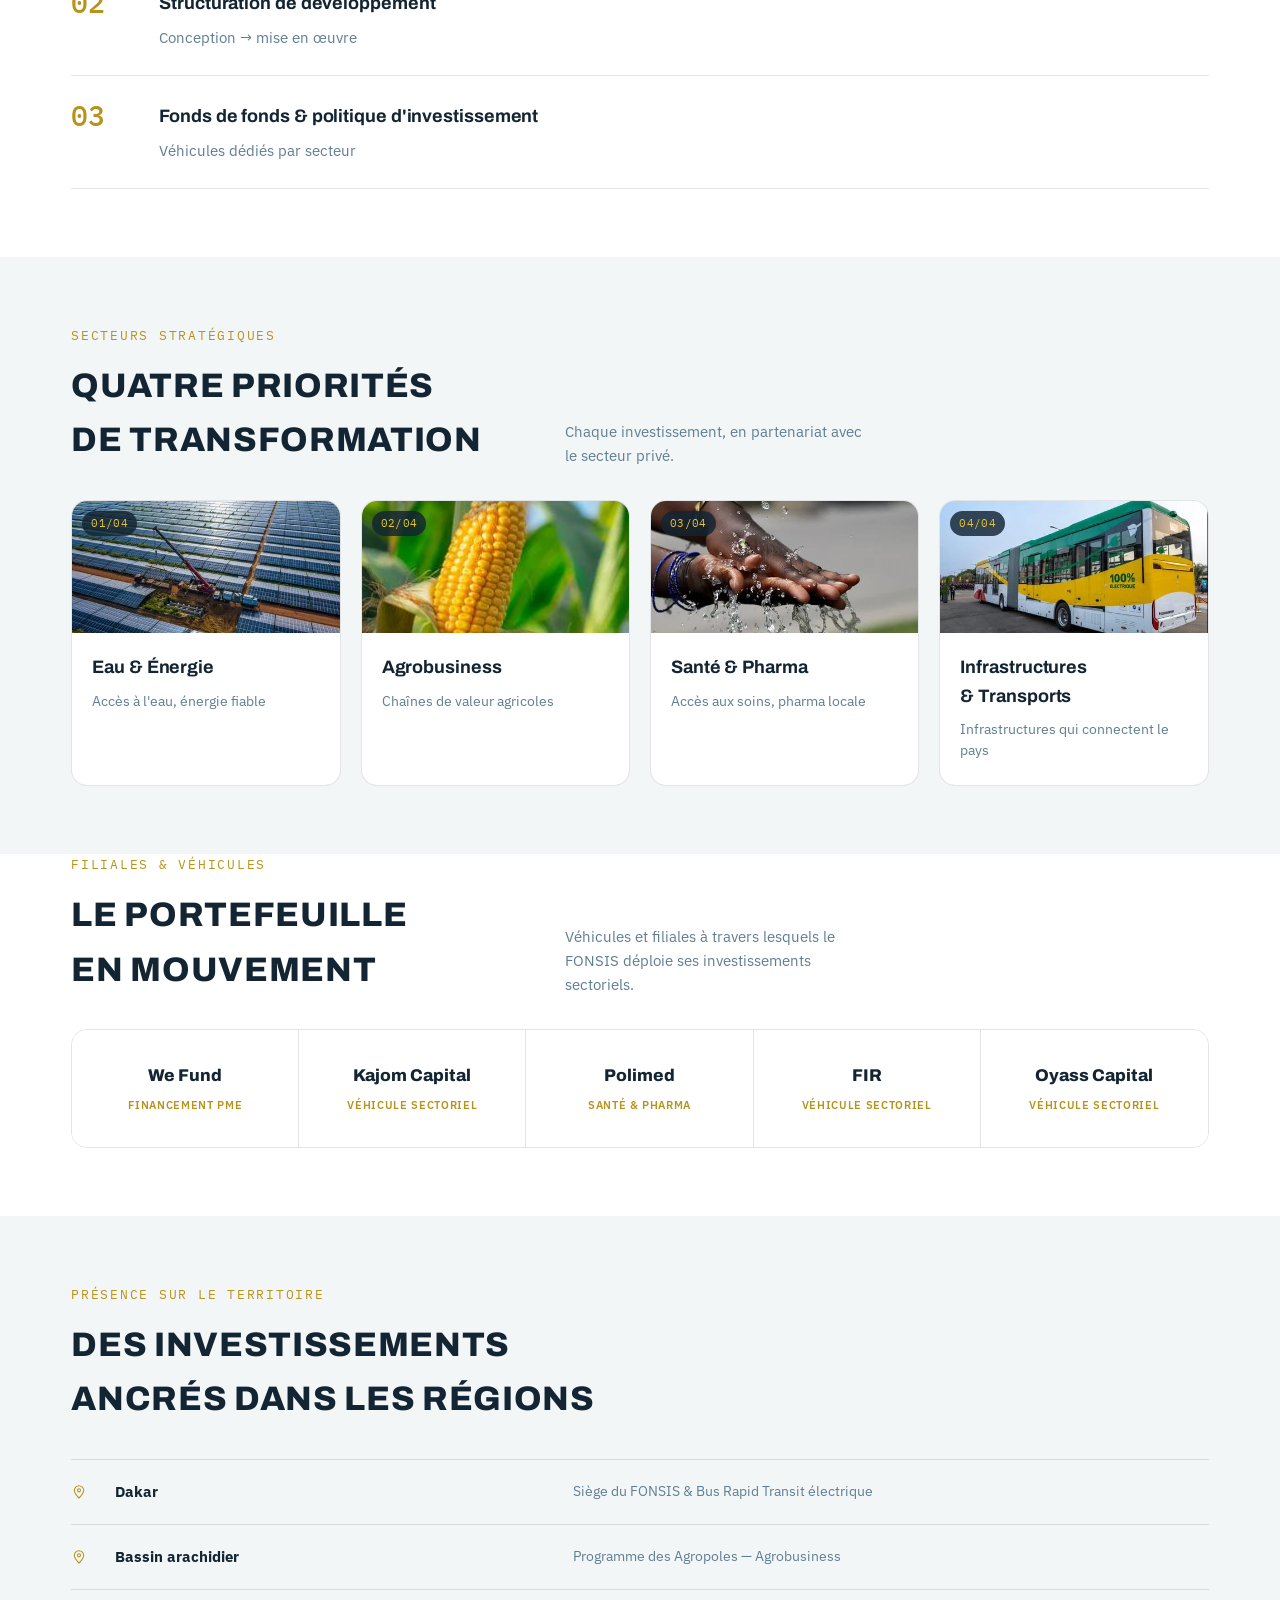
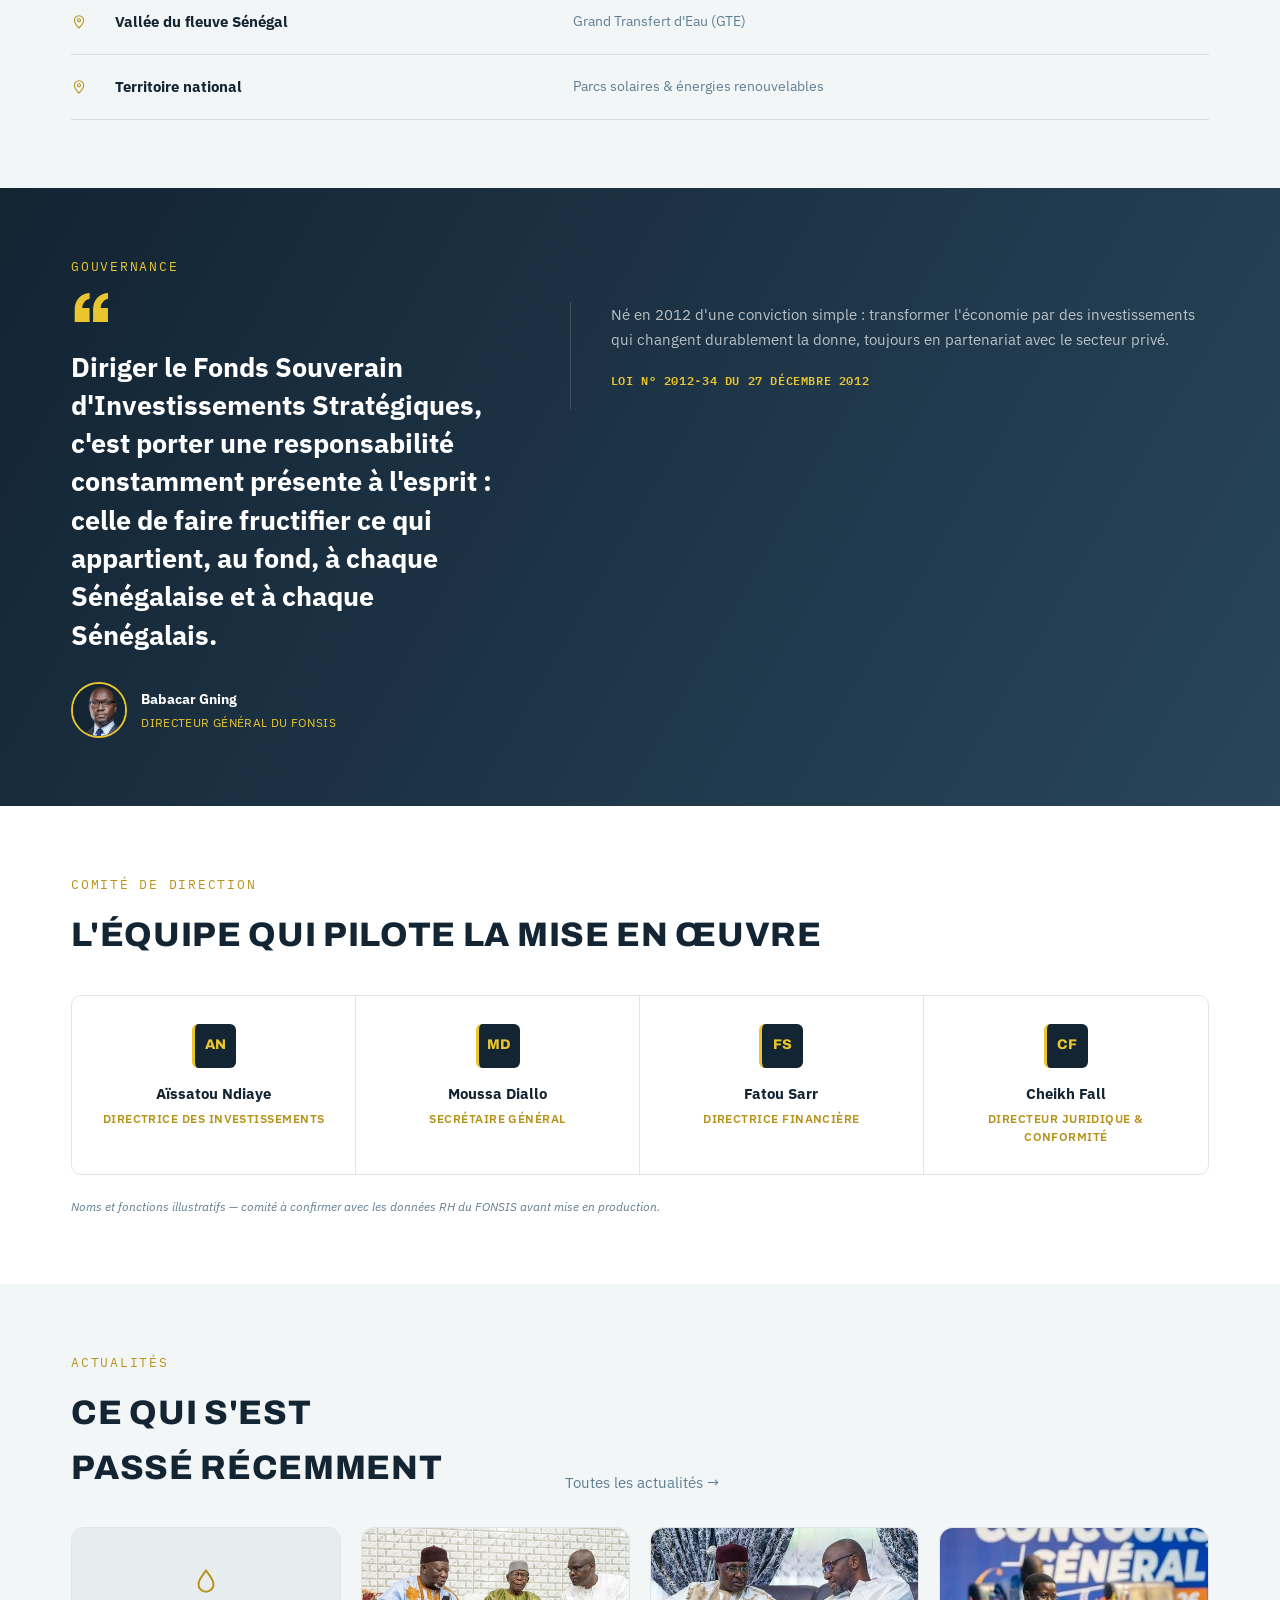
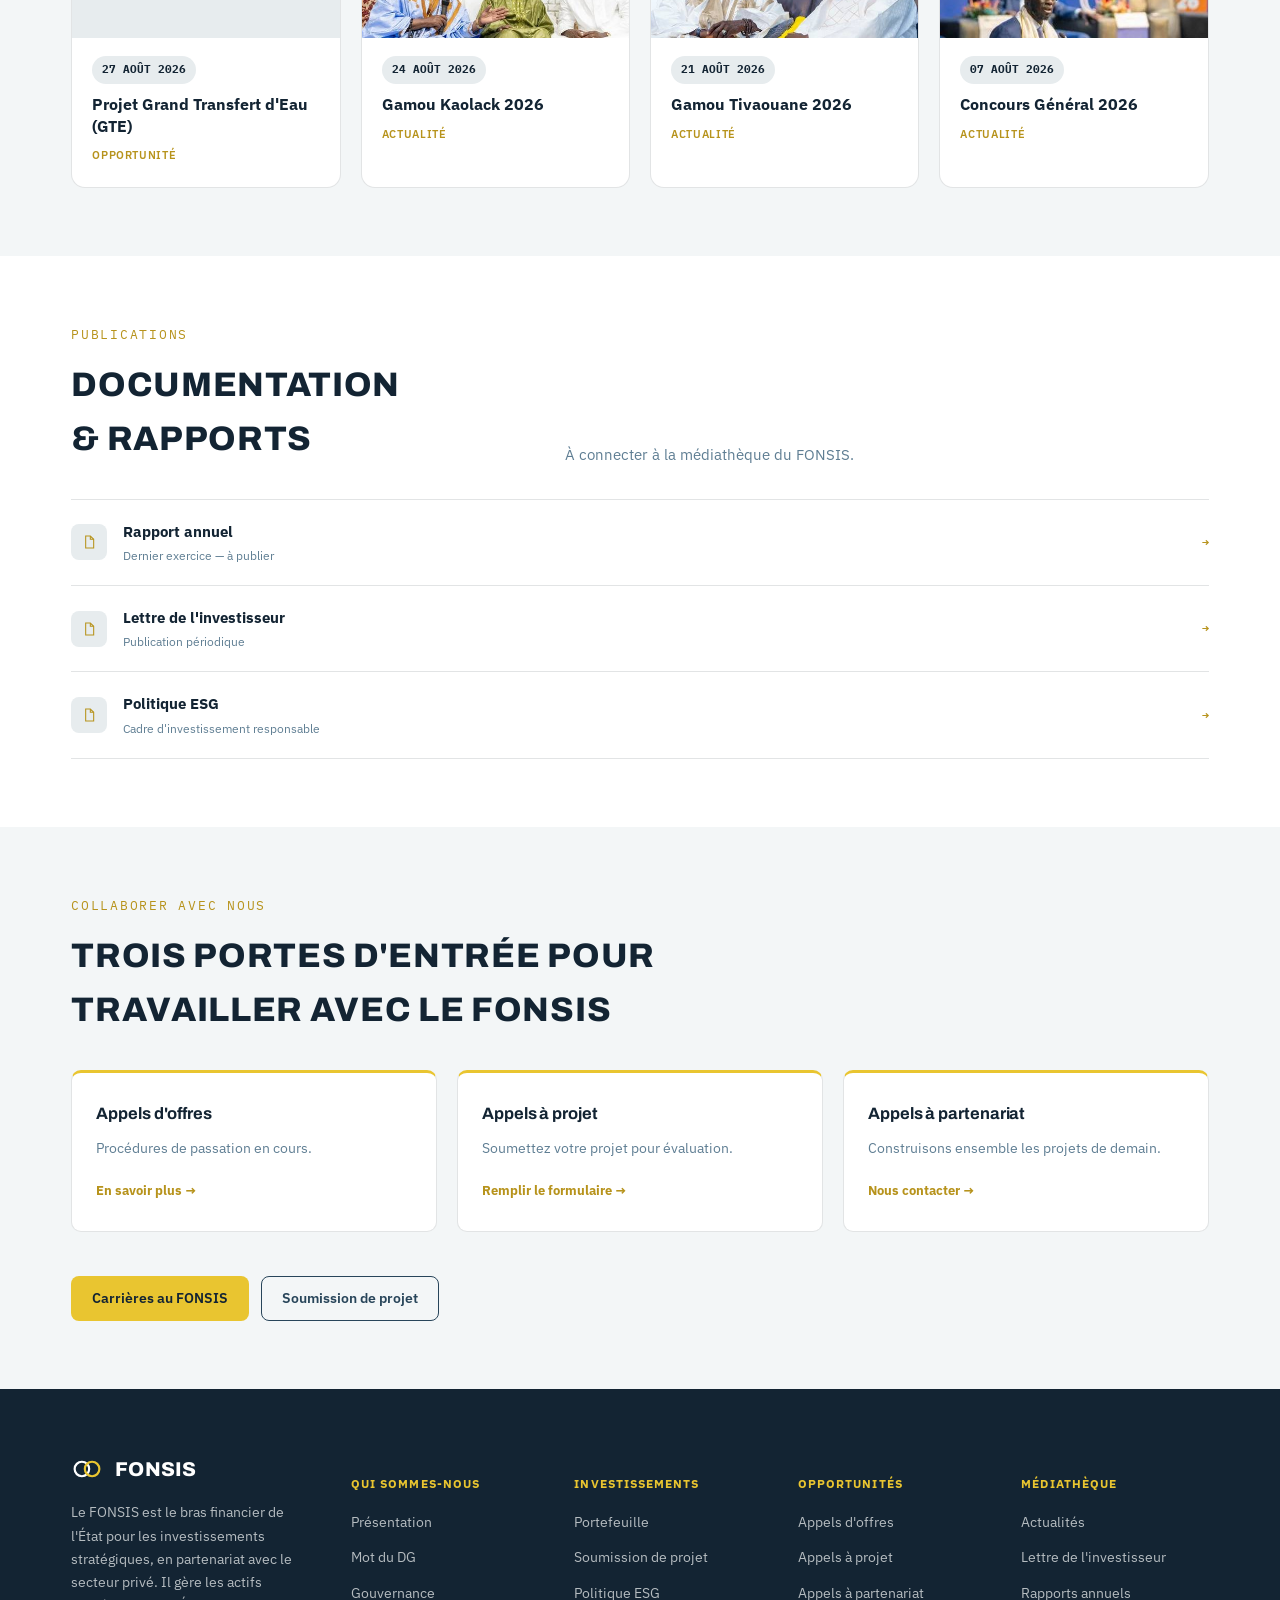
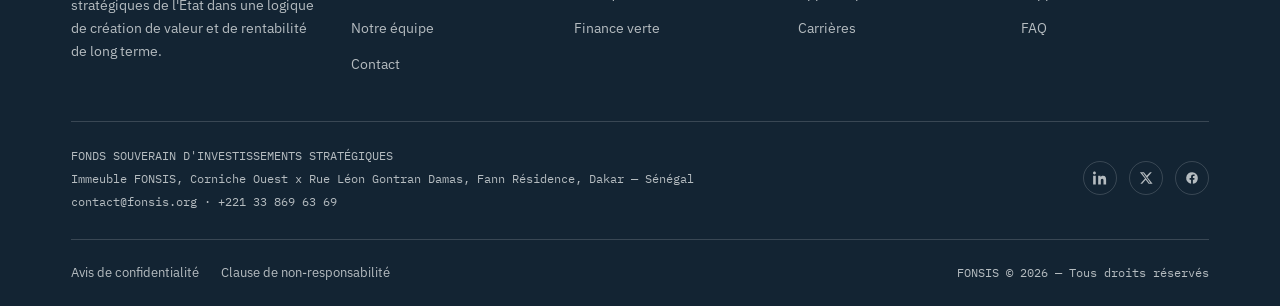
==== commit 0892e5e0: "Revert Mandat pillars and Publications back to vertical On review, vertical serves both sections bet" ====
--- a/index.html
+++ b/index.html
@@ -178,7 +178,7 @@
         </div>
       </div>
       <p class="lede-block" data-i18n-html="mandat_lede">Le FONSIS agit comme <strong>le bras financier de l'État</strong> pour les investissements stratégiques, en mobilisant des capitaux privés vers les projets à fort impact économique.</p>
-      <div class="pillar-list is-row">
+      <div class="pillar-list">
         <div class="pillar-row">
           <div class="n">01</div>
           <div>
@@ -425,7 +425,7 @@
         </div>
         <p class="section-kicker" data-i18n="pub_kicker">À connecter à la médiathèque du FONSIS.</p>
       </div>
-      <div class="pub-list is-row">
+      <div class="pub-list">
         <div class="pub-row">
           <div class="doc-ic"><svg viewBox="0 0 24 24" fill="none" stroke-width="1.6"><path d="M7 3h7l5 5v13H7z"/><path d="M14 3v5h5"/></svg></div>
           <div>
--- a/assets/style.css
+++ b/assets/style.css
@@ -237,17 +237,6 @@
   .pillar-row p{margin-top:8px; color:var(--navy-mist); font-size:14.5px; line-height:1.6; max-width:56ch;}
   @media (max-width:560px){.pillar-row{grid-template-columns:40px 1fr;} .pillar-row .n{font-size:22px;}}
 
-  /* Horizontal variant (teaser sections only) — same divided-column idea
-     already used by .facts/.hero-strip/.team-list, not a new pattern. */
-  @media (min-width:821px){
-    .pillar-list.is-row{display:grid; grid-template-columns:repeat(3,1fr); border-bottom:1px solid var(--line);}
-    .pillar-list.is-row .pillar-row{display:block; padding:34px 28px 30px; border-bottom:none; border-right:1px solid var(--line);}
-    .pillar-list.is-row .pillar-row:last-child{border-right:none;}
-    .pillar-list.is-row .pillar-row .n{display:block; font-size:32px; margin-bottom:16px;}
-    .pillar-list.is-row .pillar-row h3{font-size:18px;}
-    .pillar-list.is-row .pillar-row p{max-width:none; margin-top:8px; font-size:14.5px;}
-  }
-
   /* ---------- secteurs (photo cards) ---------- */
   .sector-grid{display:grid; grid-template-columns:repeat(4,1fr); gap:20px;}
   .sector-card{
@@ -346,17 +335,6 @@
   .pub-row .title{font-size:14.5px; font-weight:700; color:var(--navy-deep);}
   .pub-row .sub{margin-top:3px; font-size:12px; color:var(--navy-mist);}
   .pub-row .go{margin-left:auto; font-family:'IBM Plex Mono',monospace; font-size:11.5px; color:var(--gold-deep); font-weight:600; white-space:nowrap;}
-
-  @media (min-width:821px){
-    .pub-list.is-row{display:grid; grid-template-columns:repeat(3,1fr); border-bottom:1px solid var(--line);}
-    .pub-list.is-row .pub-row{display:block; padding:34px 28px 30px; border-bottom:none; border-right:1px solid var(--line);}
-    .pub-list.is-row .pub-row:last-child{border-right:none;}
-    .pub-list.is-row .pub-row .doc-ic{width:40px; height:40px; border-radius:8px; margin-bottom:16px;}
-    .pub-list.is-row .pub-row .doc-ic svg{width:18px; height:18px;}
-    .pub-list.is-row .pub-row .title{font-size:15.5px;}
-    .pub-list.is-row .pub-row .sub{margin-top:4px; font-size:12.5px;}
-    .pub-list.is-row .pub-row .go{margin-left:0; margin-top:14px; display:inline-block;}
-  }
 
   /* ---------- collaborer (CTA tiles - the one card family that lifts) ---------- */
   .collab-grid{display:grid; grid-template-columns:repeat(3,1fr); gap:20px; margin-bottom:44px;}
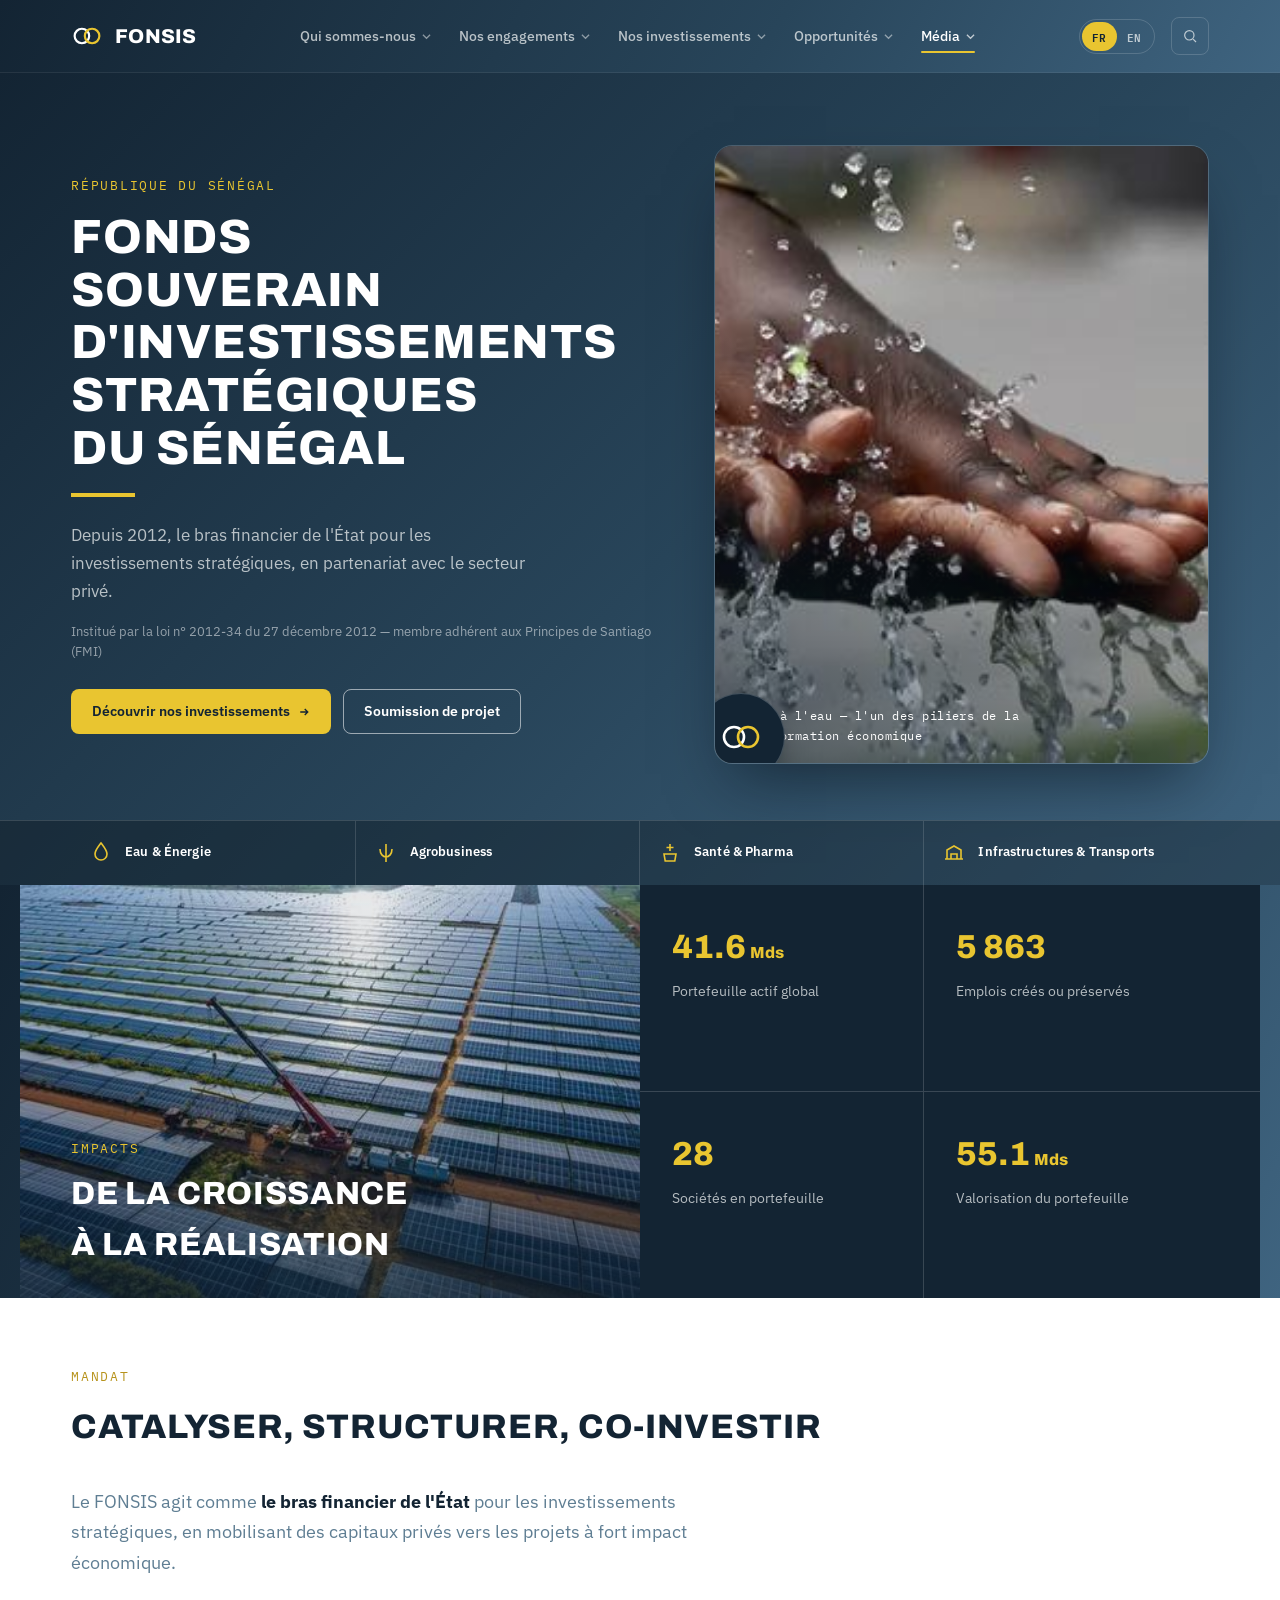
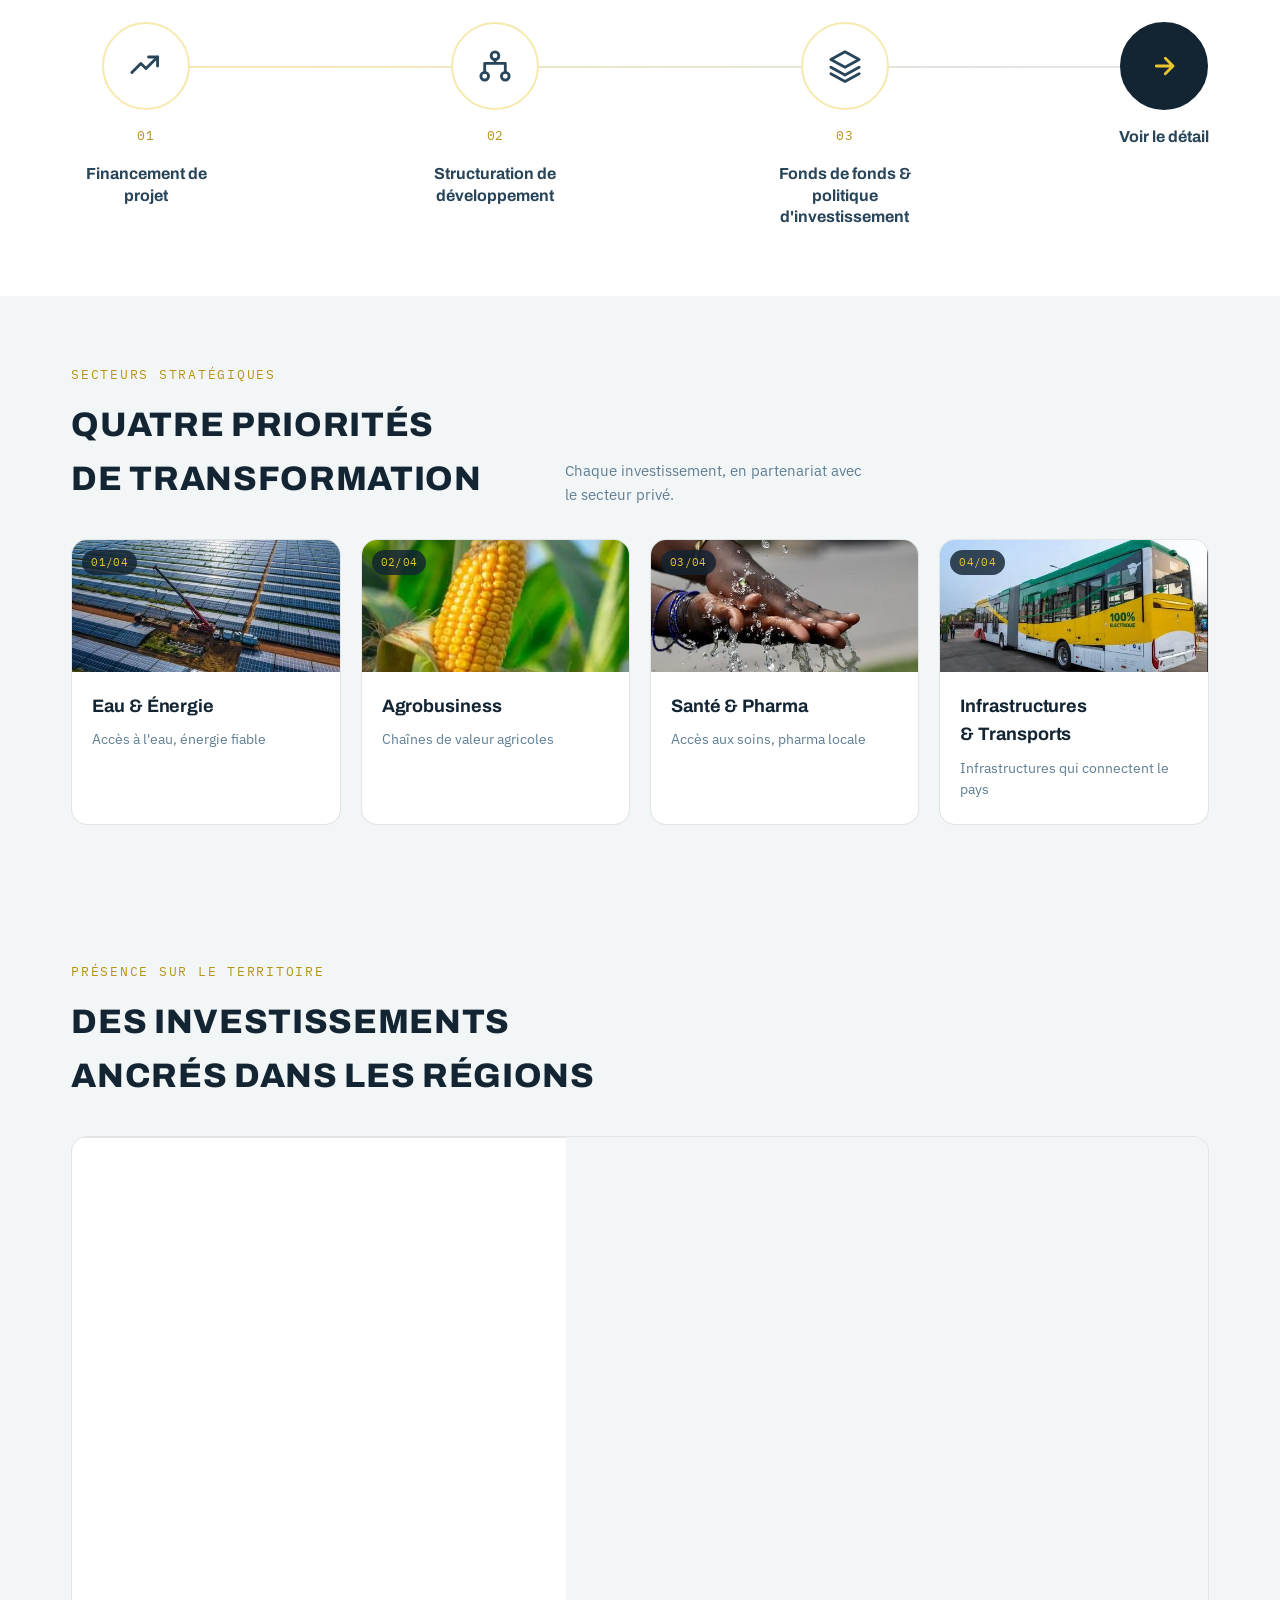
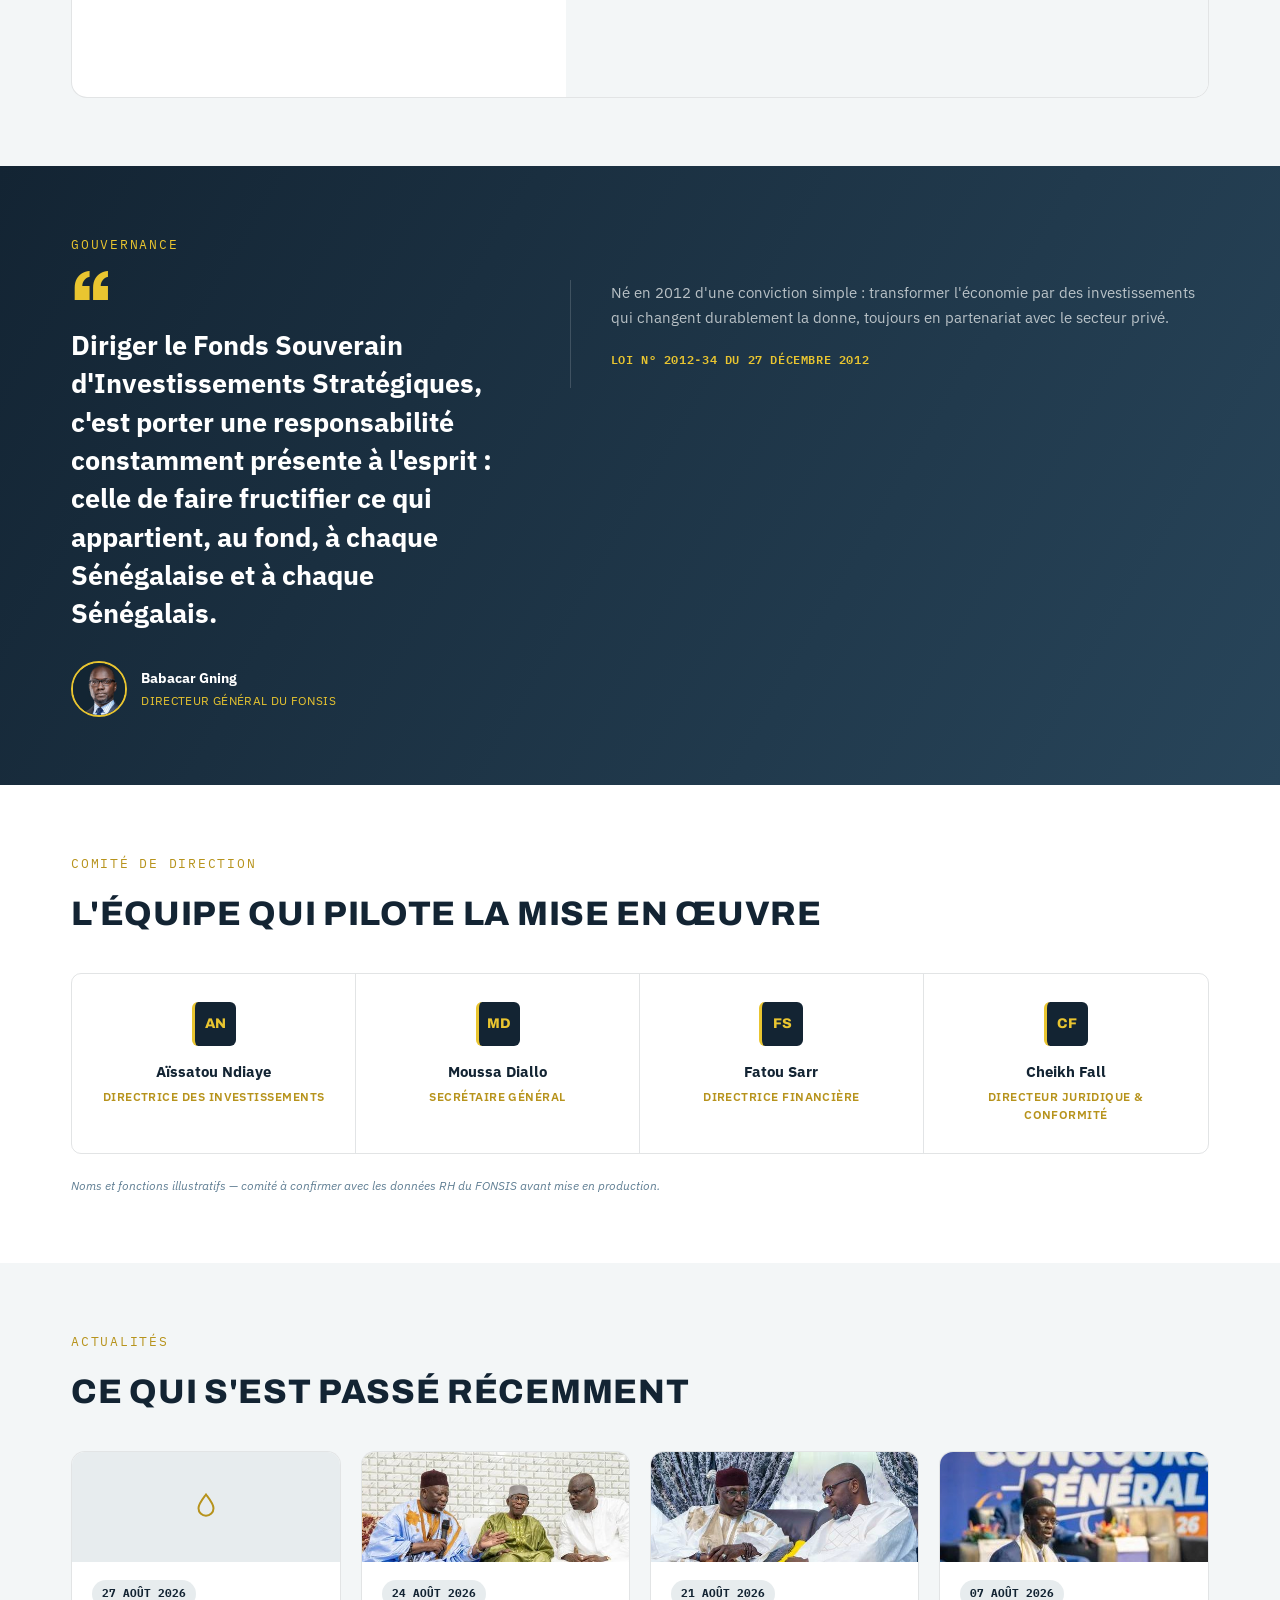
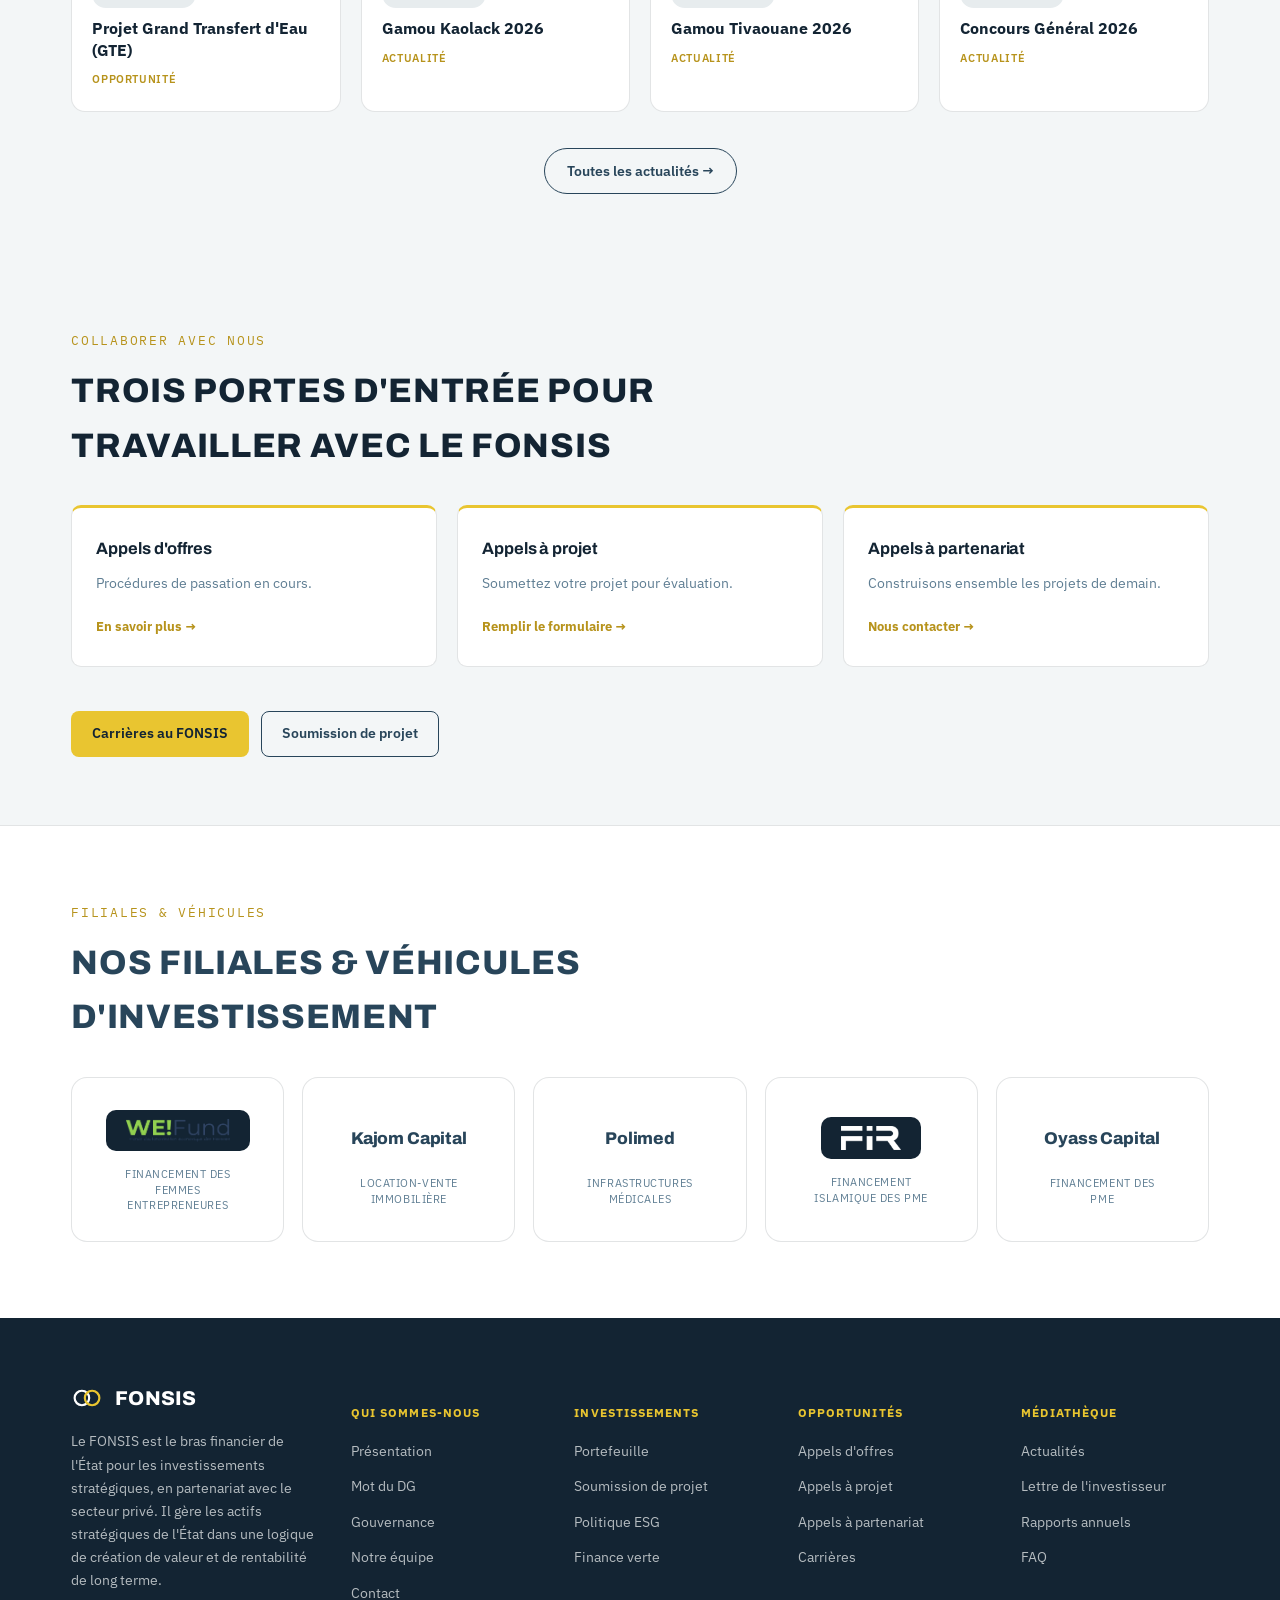
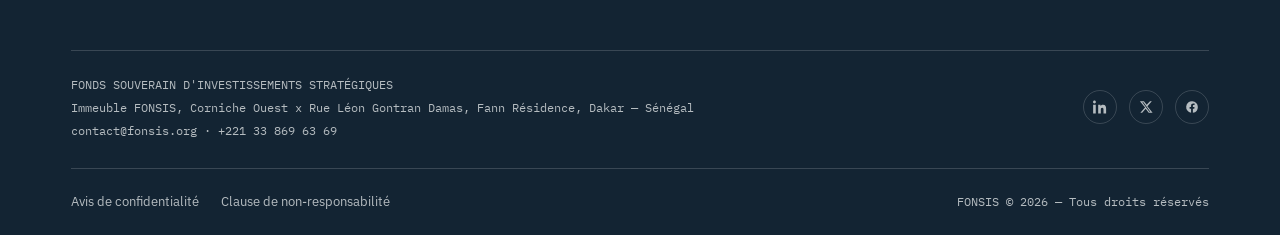
==== commit 718906a3: "Port today's fonsis-web features onto the static maquette Brings the static/GitHub Pages maquette in" ====
--- a/index.html
+++ b/index.html
@@ -8,7 +8,9 @@
 <link rel="preconnect" href="https://fonts.googleapis.com">
 <link rel="preconnect" href="https://fonts.gstatic.com" crossorigin>
 <link href="https://fonts.googleapis.com/css2?family=Archivo:wght@600;700;800;900&family=IBM+Plex+Sans:wght@400;500;600;700&family=IBM+Plex+Mono:wght@400;500&display=swap" rel="stylesheet">
+<link rel="icon" type="image/jpeg" href="assets/img/favicon.jpg">
 <link rel="stylesheet" href="assets/style.css">
+<link rel="stylesheet" href="https://unpkg.com/leaflet@1.9.4/dist/leaflet.css" integrity="sha256-p4NxAoJBhIIN+hmNHrzRCf9tD/miZyoHS5obTRR9BMY=" crossorigin="">
 </head>
 <body>
 <nav class="nav-bar">
@@ -20,7 +22,7 @@
       </svg>
       <span>FONSIS</span>
     </a>
-    <div class="nav-links">
+    <div class="nav-links" id="navLinks">
       <div class="nav-item">
         <a href="mission.html" data-section="mandat">
           <span data-i18n="nav_qui">Qui sommes-nous</span>
@@ -41,7 +43,6 @@
         <div class="nav-drop">
           <a href="mission.html#gouvernance" data-i18n="nav_gouv">Gouvernance</a>
           <a href="a-venir.html" data-i18n="drop_politiques">Politiques et chartes</a>
-          <a href="a-venir.html" data-i18n="drop_strategie">Stratégie et Impact</a>
           <a href="#publications" data-i18n="drop_rapports">Rapports Annuels</a>
         </div>
       </div>
@@ -55,7 +56,6 @@
           <a href="#filiales" data-i18n="filiales_eyebrow">Filiales &amp; véhicules</a>
           <a href="a-venir.html" data-i18n="drop_portefeuille">Portefeuille</a>
           <a href="a-venir.html" data-i18n="drop_esg">Politique ESG</a>
-          <a href="#impacts" data-i18n="drop_impacts">Impacts</a>
         </div>
       </div>
       <div class="nav-item">
@@ -85,7 +85,6 @@
       </div>
     </div>
     <div style="display:flex; align-items:center; gap:16px;">
-      <div class="nav-item"><a href="contact.html" data-i18n="nav_contact">Contact</a></div>
       <div class="lang-toggle" role="group" aria-label="Langue / Language">
         <button type="button" data-lang="fr" class="active">FR</button>
         <button type="button" data-lang="en">EN</button>
@@ -102,9 +101,13 @@
           <div class="search-results" id="searchResults"></div>
         </div>
       </div>
+      <button type="button" class="nav-toggle" id="navToggle" aria-label="Menu" aria-expanded="false" aria-controls="navLinks">
+        <span class="bar"></span><span class="bar"></span><span class="bar"></span>
+      </button>
     </div>
   </div>
 </nav>
+<div class="nav-overlay" id="navOverlay"></div>
 
 <main id="top">
   <!-- HERO -->
@@ -157,15 +160,35 @@
     </div>
   </section>
 
-  <!-- CHIFFRES -->
-  <section class="facts" id="impacts" aria-label="Repères institutionnels">
-    <div class="wrap">
-      <div class="fact"><span class="num">2012</span><div class="lbl" data-i18n="fact1_lbl">Année de création — loi n° 2012‑34</div></div>
-      <div class="fact"><span class="num">04</span><div class="lbl" data-i18n="fact2_lbl">Secteurs stratégiques prioritaires</div></div>
-      <div class="fact"><span class="num">05</span><div class="lbl" data-i18n="fact3_lbl">Filiales et véhicules d'investissement</div></div>
-      <div class="fact"><span class="num">01</span><div class="lbl" data-i18n="fact4_lbl">Fonds souverain — Principes de Santiago</div></div>
-    </div>
-    <div class="wrap"><div class="facts-caption" data-i18n="facts_caption">Repères vérifiables — indicateurs de portefeuille à venir.</div></div>
+  <!-- IMPACTS -->
+  <section class="impacts-section" id="impacts" aria-label="Impacts">
+    <div class="impact-panel">
+      <div class="impact-photo">
+        <img src="assets/img/solar-farm.jpg" alt="" />
+        <div class="impact-photo-caption">
+          <div class="eyebrow" data-i18n="impacts_eyebrow">Impacts</div>
+          <h2 data-i18n="impacts_h2">De la croissance à la réalisation</h2>
+        </div>
+      </div>
+      <div class="impact-stats">
+        <div class="impact-stat">
+          <div class="impact-stat-num">41.6<span class="impact-stat-suffix">Mds</span></div>
+          <div class="impact-stat-label" data-i18n="impact1_lbl">Portefeuille actif global</div>
+        </div>
+        <div class="impact-stat">
+          <div class="impact-stat-num">5&nbsp;863</div>
+          <div class="impact-stat-label" data-i18n="impact2_lbl">Emplois créés ou préservés</div>
+        </div>
+        <div class="impact-stat">
+          <div class="impact-stat-num">28</div>
+          <div class="impact-stat-label" data-i18n="impact3_lbl">Sociétés en portefeuille</div>
+        </div>
+        <div class="impact-stat">
+          <div class="impact-stat-num">55.1<span class="impact-stat-suffix">Mds</span></div>
+          <div class="impact-stat-label" data-i18n="impact4_lbl">Valorisation du portefeuille</div>
+        </div>
+      </div>
+    </div>
   </section>
 
   <!-- MANDAT -->
@@ -177,29 +200,35 @@
           <h2 style="margin-top:14px;" data-i18n="mandat_h2">Catalyser, structurer, co‑investir</h2>
         </div>
       </div>
-      <p class="lede-block" data-i18n-html="mandat_lede">Le FONSIS agit comme <strong>le bras financier de l'État</strong> pour les investissements stratégiques, en mobilisant des capitaux privés vers les projets à fort impact économique.</p>
-      <div class="pillar-list">
-        <div class="pillar-row">
-          <div class="n">01</div>
-          <div>
-            <h3 data-i18n="pillar1_h3">Financement de projet</h3>
-            <p data-i18n="pillar1_p">Infrastructure &amp; développement</p>
-          </div>
-        </div>
-        <div class="pillar-row">
-          <div class="n">02</div>
-          <div>
-            <h3 data-i18n="pillar2_h3">Structuration de développement</h3>
-            <p data-i18n="pillar2_p">Conception → mise en œuvre</p>
-          </div>
-        </div>
-        <div class="pillar-row">
-          <div class="n">03</div>
-          <div>
-            <h3 data-i18n="pillar3_h3">Fonds de fonds &amp; politique d'investissement</h3>
-            <p data-i18n="pillar3_p">Véhicules dédiés par secteur</p>
-          </div>
-        </div>
+      <p class="lede-block mandate-lede" data-i18n-html="mandat_lede">Le FONSIS agit comme <strong>le bras financier de l'État</strong> pour les investissements stratégiques, en mobilisant des capitaux privés vers les projets à fort impact économique.</p>
+      <div class="mandate-flow">
+        <div class="mandate-node">
+          <div class="mandate-node-badge">
+            <svg viewBox="0 0 28 28" fill="none"><path d="M3 19l7-7 4 4 9-9" stroke="currentColor" stroke-width="2.2" stroke-linecap="round" stroke-linejoin="round"/><path d="M16 7h7v7" stroke="currentColor" stroke-width="2.2" stroke-linecap="round" stroke-linejoin="round"/></svg>
+          </div>
+          <div class="mandate-node-num mono">01</div>
+          <div class="mandate-node-title" data-i18n="pillar1_h3">Financement de projet</div>
+        </div>
+        <div class="mandate-node">
+          <div class="mandate-node-badge">
+            <svg viewBox="0 0 28 28" fill="none"><circle cx="14" cy="6" r="3" stroke="currentColor" stroke-width="2.2"/><circle cx="6" cy="22" r="3" stroke="currentColor" stroke-width="2.2"/><circle cx="22" cy="22" r="3" stroke="currentColor" stroke-width="2.2"/><path d="M14 9v3M14 12H6v7M14 12h8v7" stroke="currentColor" stroke-width="2.2" stroke-linecap="round" stroke-linejoin="round"/></svg>
+          </div>
+          <div class="mandate-node-num mono">02</div>
+          <div class="mandate-node-title" data-i18n="pillar2_h3">Structuration de développement</div>
+        </div>
+        <div class="mandate-node">
+          <div class="mandate-node-badge">
+            <svg viewBox="0 0 28 28" fill="none"><path d="M14 3l11 6-11 6-11-6 11-6z" stroke="currentColor" stroke-width="2.2" stroke-linejoin="round"/><path d="M3 15l11 6 11-6" stroke="currentColor" stroke-width="2.2" stroke-linecap="round" stroke-linejoin="round"/><path d="M3 20l11 6 11-6" stroke="currentColor" stroke-width="2.2" stroke-linecap="round" stroke-linejoin="round"/></svg>
+          </div>
+          <div class="mandate-node-num mono">03</div>
+          <div class="mandate-node-title" data-i18n="pillar3_h3">Fonds de fonds &amp; politique d'investissement</div>
+        </div>
+        <a class="mandate-node mandate-node-cta" href="mission.html#mandat">
+          <div class="mandate-node-badge">
+            <svg viewBox="0 0 28 28" fill="none"><path d="M8 14h12M15 8l6 6-6 6" stroke="currentColor" stroke-width="2.2" stroke-linecap="round" stroke-linejoin="round"/></svg>
+          </div>
+          <div class="mandate-node-title" data-i18n="mandat_cta">Voir le détail</div>
+        </a>
       </div>
     </div>
   </section>
@@ -247,26 +276,6 @@
     </div>
   </section>
 
-  <!-- FILIALES -->
-  <section class="section" id="filiales" style="padding-top:0;">
-    <div class="wrap">
-      <div class="section-head">
-        <div>
-          <div class="eyebrow" data-i18n="filiales_eyebrow">Filiales &amp; véhicules</div>
-          <h2 style="margin-top:14px;" data-i18n="filiales_h2">Le portefeuille en mouvement</h2>
-        </div>
-        <p class="section-kicker" data-i18n="filiales_kicker">Véhicules et filiales à travers lesquels le FONSIS déploie ses investissements sectoriels.</p>
-      </div>
-      <div class="subsid-row">
-        <div class="subsid"><div class="mark">We Fund</div><div class="cat" data-i18n="sub1_cat">Financement PME</div></div>
-        <div class="subsid"><div class="mark">Kajom Capital</div><div class="cat" data-i18n="sub_generic_cat">Véhicule sectoriel</div></div>
-        <div class="subsid"><div class="mark">Polimed</div><div class="cat" data-i18n="sub3_cat">Santé &amp; Pharma</div></div>
-        <div class="subsid"><div class="mark">FIR</div><div class="cat" data-i18n="sub_generic_cat">Véhicule sectoriel</div></div>
-        <div class="subsid"><div class="mark">Oyass Capital</div><div class="cat" data-i18n="sub_generic_cat">Véhicule sectoriel</div></div>
-      </div>
-    </div>
-  </section>
-
   <!-- EMPREINTE NATIONALE -->
   <section class="section alt" id="empreinte">
     <div class="wrap">
@@ -276,26 +285,13 @@
           <h2 style="margin-top:14px;" data-i18n="footprint_h2">Des investissements ancrés dans les régions</h2>
         </div>
       </div>
-      <div class="footprint-list">
-        <div class="footprint-row">
-          <svg viewBox="0 0 24 24" fill="none" stroke-width="1.6"><path d="M12 21s7-6.5 7-11.5A7 7 0 0 0 5 9.5C5 14.5 12 21 12 21z"/><circle cx="12" cy="9.5" r="2.3"/></svg>
-          <div class="region">Dakar</div>
-          <div class="desc" data-i18n="loc1_desc">Siège du FONSIS &amp; Bus Rapid Transit électrique</div>
-        </div>
-        <div class="footprint-row">
-          <svg viewBox="0 0 24 24" fill="none" stroke-width="1.6"><path d="M12 21s7-6.5 7-11.5A7 7 0 0 0 5 9.5C5 14.5 12 21 12 21z"/><circle cx="12" cy="9.5" r="2.3"/></svg>
-          <div class="region" data-i18n="loc2_region">Bassin arachidier</div>
-          <div class="desc" data-i18n="loc2_desc">Programme des Agropoles — Agrobusiness</div>
-        </div>
-        <div class="footprint-row">
-          <svg viewBox="0 0 24 24" fill="none" stroke-width="1.6"><path d="M12 21s7-6.5 7-11.5A7 7 0 0 0 5 9.5C5 14.5 12 21 12 21z"/><circle cx="12" cy="9.5" r="2.3"/></svg>
-          <div class="region" data-i18n="loc3_region">Vallée du fleuve Sénégal</div>
-          <div class="desc" data-i18n="loc3_desc">Grand Transfert d'Eau (GTE)</div>
-        </div>
-        <div class="footprint-row">
-          <svg viewBox="0 0 24 24" fill="none" stroke-width="1.6"><path d="M12 21s7-6.5 7-11.5A7 7 0 0 0 5 9.5C5 14.5 12 21 12 21z"/><circle cx="12" cy="9.5" r="2.3"/></svg>
-          <div class="region" data-i18n="loc4_region">Territoire national</div>
-          <div class="desc" data-i18n="loc4_desc">Parcs solaires &amp; énergies renouvelables</div>
+      <div class="rfm-layout">
+        <div class="rfm-panel">
+          <div class="rfm-detail" id="rfmDetail"></div>
+          <div class="rfm-list" id="rfmList" role="list"></div>
+        </div>
+        <div class="rfm-map-wrap">
+          <div class="rfm-map" id="rfmMap"></div>
         </div>
       </div>
     </div>
@@ -376,7 +372,6 @@
           <div class="eyebrow" data-i18n="actu_eyebrow">Actualités</div>
           <h2 style="margin-top:14px;" data-i18n="actu_h2">Ce qui s'est passé récemment</h2>
         </div>
-        <p class="section-kicker" data-i18n="actu_kicker">Toutes les actualités →</p>
       </div>
       <div class="news-grid">
         <div class="news-card">
@@ -412,44 +407,8 @@
           </div>
         </div>
       </div>
-    </div>
-  </section>
-
-  <!-- PUBLICATIONS -->
-  <section class="section" id="publications">
-    <div class="wrap">
-      <div class="section-head">
-        <div>
-          <div class="eyebrow" data-i18n="pub_eyebrow">Publications</div>
-          <h2 style="margin-top:14px;" data-i18n="pub_h2">Documentation &amp; rapports</h2>
-        </div>
-        <p class="section-kicker" data-i18n="pub_kicker">À connecter à la médiathèque du FONSIS.</p>
-      </div>
-      <div class="pub-list">
-        <div class="pub-row">
-          <div class="doc-ic"><svg viewBox="0 0 24 24" fill="none" stroke-width="1.6"><path d="M7 3h7l5 5v13H7z"/><path d="M14 3v5h5"/></svg></div>
-          <div>
-            <div class="title" data-i18n="pub1_title">Rapport annuel</div>
-            <div class="sub" data-i18n="pub1_sub">Dernier exercice — à publier</div>
-          </div>
-          <span class="go">→</span>
-        </div>
-        <div class="pub-row">
-          <div class="doc-ic"><svg viewBox="0 0 24 24" fill="none" stroke-width="1.6"><path d="M7 3h7l5 5v13H7z"/><path d="M14 3v5h5"/></svg></div>
-          <div>
-            <div class="title" data-i18n="pub2_title">Lettre de l'investisseur</div>
-            <div class="sub" data-i18n="pub2_sub">Publication périodique</div>
-          </div>
-          <span class="go">→</span>
-        </div>
-        <div class="pub-row">
-          <div class="doc-ic"><svg viewBox="0 0 24 24" fill="none" stroke-width="1.6"><path d="M7 3h7l5 5v13H7z"/><path d="M14 3v5h5"/></svg></div>
-          <div>
-            <div class="title" data-i18n="pub3_title">Politique ESG</div>
-            <div class="sub" data-i18n="pub3_sub">Cadre d'investissement responsable</div>
-          </div>
-          <span class="go">→</span>
-        </div>
+      <div class="section-more">
+        <a href="actualites.html" data-i18n="actu_kicker">Toutes les actualités →</a>
       </div>
     </div>
   </section>
@@ -483,6 +442,43 @@
       <div class="cta-row">
         <a class="btn btn-gold" href="#contact" data-i18n="collab_cta1">Carrières au FONSIS</a>
         <a class="btn" style="border:1.5px solid var(--navy); color:var(--navy);" href="#contact" data-i18n="collab_cta2">Soumission de projet</a>
+      </div>
+    </div>
+  </section>
+
+  <!-- FILIALES — bande logos, en bas de page -->
+  <section class="filiale-strip" id="filiales" aria-label="Filiales">
+    <div class="wrap">
+      <div class="section-head">
+        <div>
+          <div class="eyebrow" data-i18n="filiales_eyebrow">Filiales &amp; véhicules</div>
+          <h2 style="margin-top:14px;" data-i18n="filiales_h2b">Nos filiales &amp; véhicules d'investissement</h2>
+        </div>
+      </div>
+      <div class="filiale-grid">
+        <a class="filiale-tile" href="https://wefund.sn" target="_blank" rel="noopener noreferrer" style="transition-delay:0ms">
+          <div class="filiale-mark has-logo"><img src="assets/img/filiales/we-fund.png" alt="We Fund" /></div>
+          <div class="filiale-cat" data-i18n="sub1_cat">Financement des femmes entrepreneures</div>
+          <span class="filiale-visit" data-i18n="filiale_visit">Visiter le site ↗</span>
+        </a>
+        <div class="filiale-tile" style="transition-delay:70ms">
+          <div class="filiale-mark"><span class="filiale-wordmark">Kajom Capital</span></div>
+          <div class="filiale-cat" data-i18n="sub2_cat">Location-vente immobilière</div>
+        </div>
+        <a class="filiale-tile" href="http://polimed.sn" target="_blank" rel="noopener noreferrer" style="transition-delay:140ms">
+          <div class="filiale-mark"><span class="filiale-wordmark">Polimed</span></div>
+          <div class="filiale-cat" data-i18n="sub3_cat">Infrastructures médicales</div>
+          <span class="filiale-visit" data-i18n="filiale_visit">Visiter le site ↗</span>
+        </a>
+        <a class="filiale-tile" href="http://fir.fonsis.org" target="_blank" rel="noopener noreferrer" style="transition-delay:210ms">
+          <div class="filiale-mark has-logo"><img src="assets/img/filiales/fir.png" alt="FIR" /></div>
+          <div class="filiale-cat" data-i18n="sub4_cat">Financement islamique des PME</div>
+          <span class="filiale-visit" data-i18n="filiale_visit">Visiter le site ↗</span>
+        </a>
+        <div class="filiale-tile" style="transition-delay:280ms">
+          <div class="filiale-mark"><span class="filiale-wordmark">Oyass Capital</span></div>
+          <div class="filiale-cat" data-i18n="sub5_cat">Financement des PME</div>
+        </div>
       </div>
     </div>
   </section>
@@ -575,8 +571,8 @@
     nav_qui:"Qui sommes-nous", nav_engagements:"Nos engagements", nav_invest:"Nos investissements", nav_opportunites:"Opportunités", nav_media:"Média",
     nav_gouv:"Gouvernance", nav_actu:"Actualités", nav_carrieres:"Carrières", nav_cta:"Soumettre un projet",
     drop_presentation:"Présentation", drop_dg:"Mot du DG", drop_comite:"Notre équipe", drop_secteurs:"Secteurs stratégiques",
-    drop_histoire:"Notre histoire", drop_politiques:"Politiques et chartes", drop_strategie:"Stratégie et Impact", drop_rapports:"Rapports Annuels",
-    drop_portefeuille:"Portefeuille", drop_esg:"Politique ESG", drop_impacts:"Impacts",
+    drop_histoire:"Notre histoire", drop_politiques:"Politiques et chartes", drop_rapports:"Rapports Annuels",
+    drop_portefeuille:"Portefeuille", drop_esg:"Politique ESG",
     drop_appelsoffres:"Appels d'offres", drop_appelsprojet:"Appels à projet", drop_appelspartenariat:"Appels à partenariat",
     drop_lettre:"La lettre de l'Investisseur", drop_documentations:"Documentations", drop_faq:"FAQ",
     hero_eyebrow:"RÉPUBLIQUE DU SÉNÉGAL",
@@ -601,13 +597,14 @@
     sector3_h3:"Santé & Pharma", sector3_p:"Accès aux soins, pharma locale",
     sector4_h3:"Infrastructures & Transports", sector4_p:"Infrastructures qui connectent le pays",
     filiales_eyebrow:"Filiales & véhicules", filiales_h2:"Le portefeuille en mouvement",
-    filiales_kicker:"Véhicules et filiales à travers lesquels le FONSIS déploie ses investissements sectoriels.",
-    sub1_cat:"Financement PME", sub_generic_cat:"Véhicule sectoriel", sub3_cat:"Santé & Pharma",
+    filiales_h2b:"Nos filiales & véhicules d'investissement", filiale_visit:"Visiter le site ↗",
+    sub1_cat:"Financement des femmes entrepreneures", sub2_cat:"Location-vente immobilière",
+    sub3_cat:"Infrastructures médicales", sub4_cat:"Financement islamique des PME", sub5_cat:"Financement des PME",
     footprint_eyebrow:"Présence sur le territoire", footprint_h2:"Des investissements ancrés dans les régions",
-    loc1_desc:"Siège du FONSIS & Bus Rapid Transit électrique",
-    loc2_region:"Bassin arachidier", loc2_desc:"Programme des Agropoles — Agrobusiness",
-    loc3_region:"Vallée du fleuve Sénégal", loc3_desc:"Grand Transfert d'Eau (GTE)",
-    loc4_region:"Territoire national", loc4_desc:"Parcs solaires & énergies renouvelables",
+    impacts_eyebrow:"Impacts", impacts_h2:"De la croissance à la réalisation",
+    impact1_lbl:"Portefeuille actif global", impact2_lbl:"Emplois créés ou préservés",
+    impact3_lbl:"Sociétés en portefeuille", impact4_lbl:"Valorisation du portefeuille",
+    mandat_cta:"Voir le détail",
     gouv_eyebrow:"Gouvernance",
     dg_quote:"Diriger le Fonds Souverain d'Investissements Stratégiques, c'est porter une responsabilité constamment présente à l'esprit&nbsp;: celle de faire fructifier ce qui appartient, au fond, à chaque Sénégalaise et à chaque Sénégalais.",
     dg_role:"DIRECTEUR GÉNÉRAL DU FONSIS",
@@ -643,8 +640,8 @@
     nav_qui:"About us", nav_engagements:"Our commitments", nav_invest:"Our investments", nav_opportunites:"Opportunities", nav_media:"Media",
     nav_gouv:"Governance", nav_actu:"News", nav_carrieres:"Careers", nav_cta:"Submit a project",
     drop_presentation:"Overview", drop_dg:"CEO's message", drop_comite:"Our team", drop_secteurs:"Strategic sectors",
-    drop_histoire:"Our history", drop_politiques:"Policies and charters", drop_strategie:"Strategy and Impact", drop_rapports:"Annual Reports",
-    drop_portefeuille:"Portfolio", drop_esg:"ESG Policy", drop_impacts:"Impacts",
+    drop_histoire:"Our history", drop_politiques:"Policies and charters", drop_rapports:"Annual Reports",
+    drop_portefeuille:"Portfolio", drop_esg:"ESG Policy",
     drop_appelsoffres:"Tenders", drop_appelsprojet:"Calls for projects", drop_appelspartenariat:"Partnership calls",
     drop_lettre:"Investor Letter", drop_documentations:"Documentation", drop_faq:"FAQ",
     hero_eyebrow:"REPUBLIC OF SENEGAL",
@@ -669,13 +666,14 @@
     sector3_h3:"Health & Pharma", sector3_p:"Healthcare access, local pharma",
     sector4_h3:"Infrastructure & Transport", sector4_p:"Infrastructure connecting the country",
     filiales_eyebrow:"Subsidiaries & vehicles", filiales_h2:"The portfolio in motion",
-    filiales_kicker:"The vehicles and subsidiaries through which FONSIS deploys its sector investments.",
-    sub1_cat:"SME financing", sub_generic_cat:"Sector vehicle", sub3_cat:"Health & Pharma",
+    filiales_h2b:"Our subsidiaries & investment vehicles", filiale_visit:"Visit site ↗",
+    sub1_cat:"Women entrepreneurs financing", sub2_cat:"Rent-to-own housing",
+    sub3_cat:"Medical infrastructure", sub4_cat:"Islamic SME financing", sub5_cat:"SME financing",
     footprint_eyebrow:"National footprint", footprint_h2:"Investments rooted across the regions",
-    loc1_desc:"FONSIS headquarters & electric Bus Rapid Transit",
-    loc2_region:"Groundnut Basin", loc2_desc:"Agropoles programme — Agribusiness",
-    loc3_region:"Senegal River Valley", loc3_desc:"Grand Water Transfer Programme (GTE)",
-    loc4_region:"Nationwide", loc4_desc:"Solar parks & renewable energy",
+    impacts_eyebrow:"Impacts", impacts_h2:"From growth to results",
+    impact1_lbl:"Global active portfolio", impact2_lbl:"Jobs created or preserved",
+    impact3_lbl:"Portfolio companies", impact4_lbl:"Portfolio valuation",
+    mandat_cta:"See full detail",
     gouv_eyebrow:"Governance",
     dg_quote:"Leading the Strategic Investment Sovereign Fund means carrying a responsibility that never leaves your mind&nbsp;: making what ultimately belongs to every Senegalese woman and man bear fruit.",
     dg_role:"CHIEF EXECUTIVE OFFICER OF FONSIS",
@@ -729,6 +727,8 @@
   setLang('fr');
 })();
 </script>
+<script src="https://unpkg.com/leaflet@1.9.4/dist/leaflet.js" integrity="sha256-20nQCchB9co0qIjJZRGuk2/Z9VM+kNiyxNV1lvTlZBo=" crossorigin=""></script>
+<script src="assets/regional-map-data.js"></script>
 <script src="assets/site.js"></script>
 </body>
 </html>
--- a/assets/style.css
+++ b/assets/style.css
@@ -16,6 +16,8 @@
     --on-navy:#F4F6F7;
     --on-navy-soft:rgba(244,246,247,0.72);
     --focus:#E9C530;
+    --wrap-max:clamp(1240px, 82vw, 1600px);
+    --wrap-pad:clamp(20px, 4vw, 56px);
   }
 
   *{box-sizing:border-box;}
@@ -46,7 +48,7 @@
   ul{margin:0;padding:0;list-style:none;}
   ::selection{background:var(--gold); color:var(--navy-deep);}
   :focus-visible{outline:2px solid var(--focus); outline-offset:3px;}
-  .wrap{max-width:clamp(1240px, 82vw, 1600px); margin:0 auto; padding-left:clamp(20px,4vw,56px); padding-right:clamp(20px,4vw,56px);}
+  .wrap{max-width:var(--wrap-max); margin:0 auto; padding-left:var(--wrap-pad); padding-right:var(--wrap-pad);}
   .mono{font-family:'IBM Plex Mono',ui-monospace,monospace;}
   .num{font-variant-numeric:tabular-nums;}
 
@@ -118,6 +120,49 @@
     cursor:pointer;
   }
   .lang-toggle button.active{background:var(--gold); color:var(--navy-deep);}
+
+  /* ---------- nav: mobile ---------- */
+  .nav-toggle{
+    display:none; background:none; border:none; padding:8px; margin:-8px 0 -8px -8px; cursor:pointer;
+    flex-direction:column; justify-content:center; gap:5px; width:36px; height:36px;
+  }
+  .nav-toggle .bar{display:block; width:100%; height:2px; background:#fff; border-radius:1px; transition:transform .25s cubic-bezier(.22,.9,.32,1), opacity .2s ease;}
+  .nav-toggle[aria-expanded="true"] .bar:nth-child(1){transform:translateY(7px) rotate(45deg);}
+  .nav-toggle[aria-expanded="true"] .bar:nth-child(2){opacity:0;}
+  .nav-toggle[aria-expanded="true"] .bar:nth-child(3){transform:translateY(-7px) rotate(-45deg);}
+  .nav-overlay{
+    position:fixed; inset:0; z-index:55; background:rgba(9,18,25,0.55);
+    opacity:0; visibility:hidden; transition:opacity .25s ease, visibility .25s;
+  }
+  .nav-overlay.open{opacity:1; visibility:visible;}
+
+  @media (max-width:860px){
+    .nav-toggle{display:flex;}
+    .nav-contact-link{display:none;}
+    .nav-links{
+      position:fixed; top:0; right:-360px; z-index:60; height:100vh; width:min(340px, 86vw);
+      background:var(--navy-deep); flex-direction:column; align-items:stretch;
+      padding:90px 22px 28px; gap:0; overflow-y:auto;
+      transition:right .3s cubic-bezier(.22,.9,.32,1);
+      box-shadow:-24px 0 48px -24px rgba(4,10,16,0.6);
+    }
+    .nav-links.open{right:0;}
+    .nav-item{position:static; width:100%;}
+    .nav-item > a{
+      justify-content:space-between; width:100%; margin:0; padding:17px 2px;
+      border-bottom:1px solid rgba(255,255,255,0.08);
+      font-size:15.5px;
+    }
+    .nav-item > a::after{display:none;}
+    .nav-item.mobile-open > a svg{transform:rotate(180deg);}
+    .nav-drop{
+      position:static; opacity:1; visibility:visible; transform:none;
+      background:transparent; border:none; padding:0; margin:0;
+      max-height:0; overflow:hidden; transition:max-height .25s ease;
+    }
+    .nav-item.mobile-open .nav-drop{max-height:420px; padding:4px 0 12px;}
+    .nav-drop a{padding:11px 10px; font-size:14.5px;}
+  }
 
   /* ---------- hero ---------- */
   .hero{
@@ -259,22 +304,212 @@
   @media (max-width:980px){.sector-grid{grid-template-columns:repeat(2,1fr);}}
   @media (max-width:560px){.sector-grid{grid-template-columns:1fr;}}
 
-  /* ---------- filiales ---------- */
-  .subsid-row{display:grid; grid-template-columns:repeat(5,1fr); border:1px solid var(--line); border-radius:16px; overflow:hidden;}
-  .subsid{padding:32px 16px; text-align:center; border-right:1px solid var(--line); background:var(--paper);}
-  .subsid:last-child{border-right:none;}
-  .subsid .mark{font-family:'Archivo',sans-serif; font-weight:800; font-size:17px; color:var(--navy-deep);}
-  .subsid .cat{margin-top:8px; font-size:11px; letter-spacing:.06em; text-transform:uppercase; color:var(--gold-deep); font-weight:600;}
-  @media (max-width:820px){.subsid-row{grid-template-columns:repeat(2,1fr);} .subsid{border-bottom:1px solid var(--line);}}
-
-  /* ---------- empreinte nationale (dossier rows) ---------- */
-  .footprint-list{border-top:1px solid var(--line);}
-  .footprint-row{display:grid; grid-template-columns:24px 1.1fr 1.6fr; gap:20px; align-items:center; padding:20px 0; border-bottom:1px solid var(--line); transition:background .2s ease;}
-  .footprint-row:hover{background:var(--paper-2);}
-  .footprint-row svg{width:16px;height:16px; stroke:var(--gold-deep);}
-  .footprint-row .region{font-size:15px; font-weight:700; color:var(--navy-deep);}
-  .footprint-row .desc{font-size:13.5px; color:var(--navy-mist);}
-  @media (max-width:720px){.footprint-row{grid-template-columns:1fr; gap:4px; padding:18px 0;} .footprint-row svg{display:none;}}
+  /* ---------- filiales — logo strip near the bottom of the home page ---------- */
+  .filiale-strip{background:var(--paper); padding:76px 0; border-top:1px solid var(--line);}
+  .filiale-strip .eyebrow{color:var(--gold-deep);}
+  .filiale-strip h2{color:var(--navy); max-width:30ch;}
+  .filiale-grid{display:grid; grid-template-columns:repeat(5,1fr); gap:18px;}
+  .filiale-tile{
+    position:relative; background:var(--paper); border:1px solid var(--line); border-radius:16px;
+    padding:32px 18px 28px; min-height:158px;
+    display:flex; flex-direction:column; align-items:center; justify-content:center; text-align:center; gap:16px;
+    overflow:hidden;
+    opacity:0; transform:translateY(20px);
+    transition:opacity .55s cubic-bezier(.22,.9,.32,1), transform .55s cubic-bezier(.22,.9,.32,1),
+      box-shadow .3s ease, border-color .3s ease, background .3s ease;
+  }
+  .filiale-tile.in-view{opacity:1; transform:translateY(0);}
+  .filiale-tile::after{content:""; position:absolute; left:0; bottom:0; width:0; height:3px; background:var(--gold); transition:width .35s cubic-bezier(.22,.9,.32,1);}
+  a.filiale-tile{cursor:pointer;}
+  a.filiale-tile:hover{border-color:var(--gold-deep); box-shadow:0 18px 34px -20px rgba(20,36,46,.32); transform:translateY(-4px);}
+  a.filiale-tile:hover::after{width:100%;}
+  .filiale-mark{height:44px; display:flex; align-items:center; justify-content:center;}
+  .filiale-mark.has-logo{background:var(--navy-deep); border-radius:10px; padding:9px 20px; height:auto; transition:transform .3s cubic-bezier(.22,.9,.32,1);}
+  a.filiale-tile:hover .filiale-mark.has-logo{transform:scale(1.06);}
+  .filiale-mark img{max-height:24px; max-width:104px; width:auto; object-fit:contain; display:block;}
+  .filiale-wordmark{font-family:'Archivo',sans-serif; font-weight:800; font-size:17px; color:var(--navy); letter-spacing:-.01em;}
+  .filiale-cat{font-size:11px; color:var(--navy-mist); text-transform:uppercase; letter-spacing:.05em; max-width:18ch; line-height:1.4;}
+  .filiale-visit{
+    font-size:10.5px; font-weight:600; color:var(--gold-deep); opacity:0; transform:translateY(-4px);
+    transition:opacity .25s ease, transform .25s ease; position:absolute; bottom:12px; left:0; right:0;
+  }
+  a.filiale-tile:hover .filiale-visit{opacity:1; transform:translateY(0);}
+  @media (max-width:900px){.filiale-grid{grid-template-columns:repeat(3,1fr);}}
+  @media (max-width:560px){.filiale-grid{grid-template-columns:repeat(2,1fr);}}
+
+  /* ---------- impacts (photo + real portfolio figures) ---------- */
+  .impacts-section{background:linear-gradient(120deg, var(--navy-deep), var(--navy) 60%, var(--navy-light));}
+  .impact-panel{display:grid; grid-template-columns:1fr 1fr; max-width:var(--wrap-max); margin:0 auto;}
+  .impact-photo{position:relative; overflow:hidden; background:var(--navy-deep); aspect-ratio:3/2;}
+  .impact-photo img{width:100%; height:100%; object-fit:cover; display:block;}
+  .impact-photo::after{content:""; position:absolute; inset:0; background:linear-gradient(0deg, rgba(19,36,51,.75) 0%, rgba(19,36,51,.1) 55%);}
+  .impact-photo-caption{position:absolute; left:var(--wrap-pad); right:32px; bottom:28px; z-index:2;}
+  .impact-photo-caption .eyebrow{color:var(--gold);}
+  .impact-photo-caption h2{margin-top:10px; color:#fff; font-size:clamp(22px,2.6vw,32px); text-transform:uppercase; letter-spacing:.02em; max-width:20ch;}
+  .impact-stats{
+    background:var(--navy-deep); display:grid;
+    grid-template-columns:calc(50% - var(--wrap-pad) / 2) calc(50% + var(--wrap-pad) / 2);
+  }
+  .impact-stat{padding:36px 32px; border-right:1px solid var(--line-on-dark); border-bottom:1px solid var(--line-on-dark);}
+  .impact-stat:nth-child(2n){border-right:none;}
+  .impact-stat:nth-last-child(-n+2){border-bottom:none;}
+  .impact-stat-num{font-family:'Archivo',sans-serif; font-weight:800; font-size:clamp(26px,2.6vw,36px); color:var(--gold); font-variant-numeric:tabular-nums;}
+  .impact-stat-suffix{font-size:16px; margin-left:4px;}
+  .impact-stat-label{margin-top:8px; font-size:13.5px; color:var(--on-navy-soft); line-height:1.4;}
+  @media (max-width:860px){.impact-panel{grid-template-columns:1fr;} .impact-photo{aspect-ratio:16/9;}}
+  @media (max-width:520px){.impact-stat{padding:26px 20px;}}
+
+  /* ---------- regional footprint map (real geo map + project list) ---------- */
+  .rfm-layout{display:grid; grid-template-columns:1fr 1.3fr; gap:0; border:1px solid var(--line); border-radius:16px; overflow:hidden; background:var(--paper); max-width:100%;}
+  .rfm-panel{display:flex; flex-direction:column; min-height:560px; max-height:560px; min-width:0;}
+  .rfm-detail{border-bottom:1px solid var(--line); flex-shrink:0; animation:rfm-fade .3s ease;}
+  @keyframes rfm-fade{from{opacity:0; transform:translateY(-4px);} to{opacity:1; transform:translateY(0);}}
+  .rfm-detail-photo{width:100%; height:150px; object-fit:cover; display:block;}
+  .rfm-detail-body{padding:20px 22px 22px;}
+  .rfm-detail-region{color:var(--gold-deep); font-size:11.5px; letter-spacing:.06em; text-transform:uppercase;}
+  .rfm-detail-body h3{margin-top:8px; font-size:18px; color:var(--navy-deep); line-height:1.3;}
+  .rfm-detail-meta{display:flex; align-items:center; gap:10px; margin-top:8px; font-size:12.5px; color:var(--navy-mist); flex-wrap:wrap;}
+  .rfm-status{font-size:10.5px; font-weight:700; text-transform:uppercase; letter-spacing:.04em; padding:3px 9px; border-radius:999px;}
+  .rfm-status-operationnel{background:rgba(60,150,110,.14); color:#2c7a56;}
+  .rfm-status-en_cours{background:rgba(233,197,48,.18); color:var(--gold-deep);}
+  .rfm-status-etude{background:var(--paper-3); color:var(--navy-mist);}
+  .rfm-detail-body p{margin-top:12px; font-size:13.5px; line-height:1.6; color:var(--navy-mist);}
+  .rfm-detail-caption{margin-top:12px; font-size:11.5px; color:var(--navy-mist); font-style:italic;}
+  .rfm-list{overflow-y:auto; flex:1;}
+  .rfm-list-row{
+    display:flex; align-items:center; gap:12px; width:100%; text-align:left;
+    background:none; border:none; border-bottom:1px solid var(--line); padding:14px 20px;
+    cursor:pointer; font-family:inherit; transition:background .2s ease;
+  }
+  .rfm-list-row:hover{background:var(--paper-2);}
+  .rfm-list-row.active{background:var(--paper-2);}
+  .rfm-list-dot{width:8px; height:8px; border-radius:50%; background:var(--navy-mist); flex-shrink:0; transition:background .2s ease, transform .2s ease;}
+  .rfm-list-row.active .rfm-list-dot{background:var(--gold-deep); transform:scale(1.3);}
+  .rfm-list-dot.hq{background:var(--gold-deep);}
+  .rfm-list-text{display:flex; flex-direction:column; gap:2px; min-width:0;}
+  .rfm-list-title{font-size:13.5px; font-weight:600; color:var(--navy-deep); white-space:nowrap; overflow:hidden; text-overflow:ellipsis;}
+  .rfm-list-region{font-size:11px; color:var(--navy-mist); letter-spacing:.03em;}
+  .rfm-map-wrap{position:relative; min-height:560px; min-width:0; overflow:hidden; isolation:isolate;}
+  .rfm-map{height:100%; width:100%; min-height:560px; background:var(--paper-2) !important; font-family:'IBM Plex Sans', sans-serif;}
+  .rfm-map .leaflet-tile-pane{filter:grayscale(.45) brightness(1.06) contrast(.92) saturate(.7);}
+  .rfm-map .leaflet-control-zoom{border:1px solid var(--line) !important; border-radius:8px !important; box-shadow:0 8px 20px -12px rgba(20,36,46,.3) !important; overflow:hidden;}
+  .rfm-map .leaflet-control-zoom a{color:var(--navy-deep) !important; background:var(--paper) !important;}
+  .rfm-map .leaflet-control-zoom a:hover{background:var(--paper-2) !important;}
+  .rfm-map .leaflet-popup-content-wrapper{border-radius:10px; box-shadow:0 16px 36px -18px rgba(20,36,46,.4);}
+  .rfm-map .leaflet-popup-content{font-family:'IBM Plex Sans', sans-serif; font-size:13px; color:var(--navy-deep); margin:12px 16px;}
+  .rfm-map .leaflet-popup-tip{box-shadow:none;}
+  .rfm-map .leaflet-attribution-flag{display:none !important;}
+  .rfm-map .leaflet-control-attribution{font-size:10px; background:rgba(255,255,255,.82) !important;}
+  .rfm-pin-wrap{background:none; border:none;}
+  .rfm-pin{
+    display:block; border-radius:50%; background:var(--gold); border:2.5px solid var(--navy-deep);
+    box-shadow:0 2px 6px rgba(20,36,46,.35); transition:transform .2s ease;
+  }
+  .rfm-pin-hq{background:var(--navy-deep); border-color:var(--gold); position:relative;}
+  .rfm-pin-hq::after{
+    content:""; position:absolute; inset:-6px; border-radius:50%; border:1.5px solid var(--gold);
+    opacity:.6; animation:rfm-pulse 2.2s ease-in-out infinite;
+  }
+  .rfm-pin-active{transform:scale(1.25);}
+  @keyframes rfm-pulse{0%,100%{transform:scale(1); opacity:.6;} 50%{transform:scale(1.35); opacity:0;}}
+  @media (prefers-reduced-motion: reduce){.rfm-pin-hq::after{animation:none;}}
+  @media (max-width:980px){
+    .rfm-layout{grid-template-columns:1fr;}
+    .rfm-panel{max-height:420px;}
+    .rfm-map-wrap{min-height:380px;}
+    .rfm-map{min-height:380px;}
+  }
+
+  /* ---------- mandat (home) — animated step-flow + CTA to /mission ---------- */
+  .mandate-lede{max-width:64ch; margin-bottom:44px;}
+  .mandate-flow{position:relative; display:flex; justify-content:space-between; align-items:flex-start; margin-top:12px;}
+  .mandate-flow::before{
+    content:""; position:absolute; top:44px; left:44px; right:44px; height:2px; z-index:0;
+    background:linear-gradient(90deg, var(--gold-pale), var(--line) 85%);
+    transform:scaleX(0); transform-origin:left;
+    transition:transform 1.1s cubic-bezier(.22,.9,.32,1) .3s;
+  }
+  .mandate-flow.in-view::before{transform:scaleX(1);}
+  .mandate-node{
+    position:relative; z-index:1; display:flex; flex-direction:column; align-items:center;
+    text-align:center; gap:16px; cursor:default;
+    opacity:0; transform:translateY(22px) scale(.94);
+    transition:opacity .6s cubic-bezier(.22,.9,.32,1), transform .6s cubic-bezier(.22,.9,.32,1);
+    transition-delay:calc(var(--i, 0) * 110ms);
+  }
+  .mandate-flow.in-view .mandate-node{opacity:1; transform:translateY(0) scale(1);}
+  .mandate-node-badge{
+    position:relative; width:88px; height:88px; border-radius:50%; flex-shrink:0;
+    background:var(--paper); border:2px solid var(--gold-pale); color:var(--navy);
+    display:flex; align-items:center; justify-content:center;
+    transform:scale(.4) rotate(-25deg);
+    transition:background .3s ease, border-color .3s ease, color .3s ease,
+      transform .55s cubic-bezier(.34,1.56,.64,1) calc(var(--i, 0) * 110ms + 150ms);
+  }
+  .mandate-flow.in-view .mandate-node-badge{transform:scale(1) rotate(0deg);}
+  .mandate-node-badge svg{width:36px; height:36px;}
+  .mandate-node:hover .mandate-node-badge{
+    background:var(--navy-deep); border-color:var(--gold); color:var(--gold);
+    transform:scale(1.06) rotate(-4deg); transition-delay:0s;
+  }
+  .mandate-node-num{color:var(--gold-deep); font-size:13px; letter-spacing:.06em;}
+  .mandate-node-title{font-family:'Archivo',sans-serif; font-weight:700; font-size:16px; color:var(--navy); max-width:15ch; line-height:1.35;}
+  .mandate-node-cta{cursor:pointer;}
+  .mandate-node-cta .mandate-node-badge{background:var(--navy-deep); border-color:var(--navy-deep); color:var(--gold);}
+  .mandate-node-cta:hover .mandate-node-badge{background:var(--gold); border-color:var(--gold); color:var(--navy-deep); transform:scale(1.08); transition-delay:0s;}
+  .mandate-node-cta:hover .mandate-node-title{color:var(--gold-deep);}
+  @media (max-width:720px){
+    .mandate-flow{flex-direction:column; gap:26px;}
+    .mandate-flow::before{content:none;}
+    .mandate-node{flex-direction:row; text-align:left; width:100%;}
+    .mandate-node-title{max-width:none;}
+  }
+  @media (max-width:480px){.mandate-node-badge{width:64px; height:64px;} .mandate-node-badge svg{width:26px; height:26px;}}
+
+  /* ---------- timeline (decrees + succession of DGs), horizontal rail ---------- */
+  .timeline-section{border-bottom:1px solid var(--line); background:var(--paper);}
+  .timeline-nav{display:flex; justify-content:flex-end; gap:10px; margin-bottom:18px;}
+  .timeline-arrow{
+    width:42px; height:42px; border-radius:50%; flex-shrink:0;
+    border:1.5px solid var(--navy); background:var(--paper); color:var(--navy);
+    display:flex; align-items:center; justify-content:center; cursor:pointer;
+    transition:background .25s ease, color .25s ease, transform .18s ease, border-color .25s ease;
+  }
+  .timeline-arrow svg{width:16px; height:16px;}
+  .timeline-arrow:hover:not(:disabled){background:var(--navy); color:#fff;}
+  .timeline-arrow:first-child:hover:not(:disabled){transform:translateX(-3px);}
+  .timeline-arrow:last-child:hover:not(:disabled){transform:translateX(3px);}
+  .timeline-arrow:disabled{opacity:.3; cursor:default;}
+  .timeline-rail-inner{position:relative;}
+  .timeline-fade{position:absolute; top:0; bottom:0; width:64px; pointer-events:none; z-index:2; transition:opacity .3s ease; opacity:1;}
+  .timeline-fade.left{left:0; background:linear-gradient(90deg, var(--paper), rgba(255,255,255,0));}
+  .timeline-fade.right{right:0; background:linear-gradient(270deg, var(--paper), rgba(255,255,255,0));}
+  .timeline-fade.hidden{opacity:0;}
+  .timeline{
+    display:flex; overflow-x:auto; scroll-snap-type:x proximity; -webkit-overflow-scrolling:touch;
+    scrollbar-width:none; padding:4px 4px 22px;
+  }
+  .timeline::-webkit-scrollbar{display:none;}
+  .timeline-event{
+    position:relative; flex:0 0 auto; scroll-snap-align:start;
+    width:clamp(240px,25vw,306px); padding:34px 30px 4px 26px;
+  }
+  .timeline-event::before{content:""; position:absolute; top:15px; left:0; right:0; height:1px; background:var(--line);}
+  .timeline-dot{position:absolute; top:9px; left:19px; width:13px; height:13px; border-radius:50%; background:var(--gold); border:3px solid var(--navy); z-index:1;}
+  .timeline-year{color:var(--gold-deep); font-size:13px; letter-spacing:.04em; margin-bottom:4px;}
+  .timeline-kind{display:inline-block; font-size:11px; font-weight:700; text-transform:uppercase; letter-spacing:.06em; color:var(--navy-mist); margin-bottom:8px;}
+  .timeline-title{font-family:'Archivo',sans-serif; font-weight:700; font-size:16.5px; color:var(--navy); line-height:1.3;}
+  .timeline-desc{margin-top:10px; font-size:13.5px; line-height:1.55; color:var(--navy-mist);}
+  .timeline-caption{padding:0 0 4px; font-size:12px; color:var(--navy-mist); font-style:italic;}
+  @media (max-width:640px){.timeline-event{width:78vw;} .timeline-nav{margin-bottom:12px;}}
+
+  .section-more{display:flex; justify-content:center; margin-top:36px;}
+  .section-more a{
+    display:inline-flex; align-items:center; gap:8px; font-size:14px; font-weight:600; color:var(--navy);
+    padding:11px 22px; border:1.5px solid var(--navy); border-radius:999px;
+    transition:background .2s ease, color .2s ease, gap .2s ease;
+  }
+  .section-more a:hover{background:var(--navy); color:#fff; gap:12px;}
 
   /* ---------- gouvernance ---------- */
   .dg-panel{background:linear-gradient(120deg, var(--navy-deep), var(--navy)); color:var(--on-navy);}
@@ -396,7 +631,6 @@
 
   /* ---------- responsive ---------- */
   @media (max-width:900px){
-    .nav-links{display:none;}
     .hero-inner{grid-template-columns:1fr;}
     .hero-photo{order:-1; max-width:280px; margin:0 auto; aspect-ratio:1/1;}
     .hero-badge{width:64px;height:64px;}
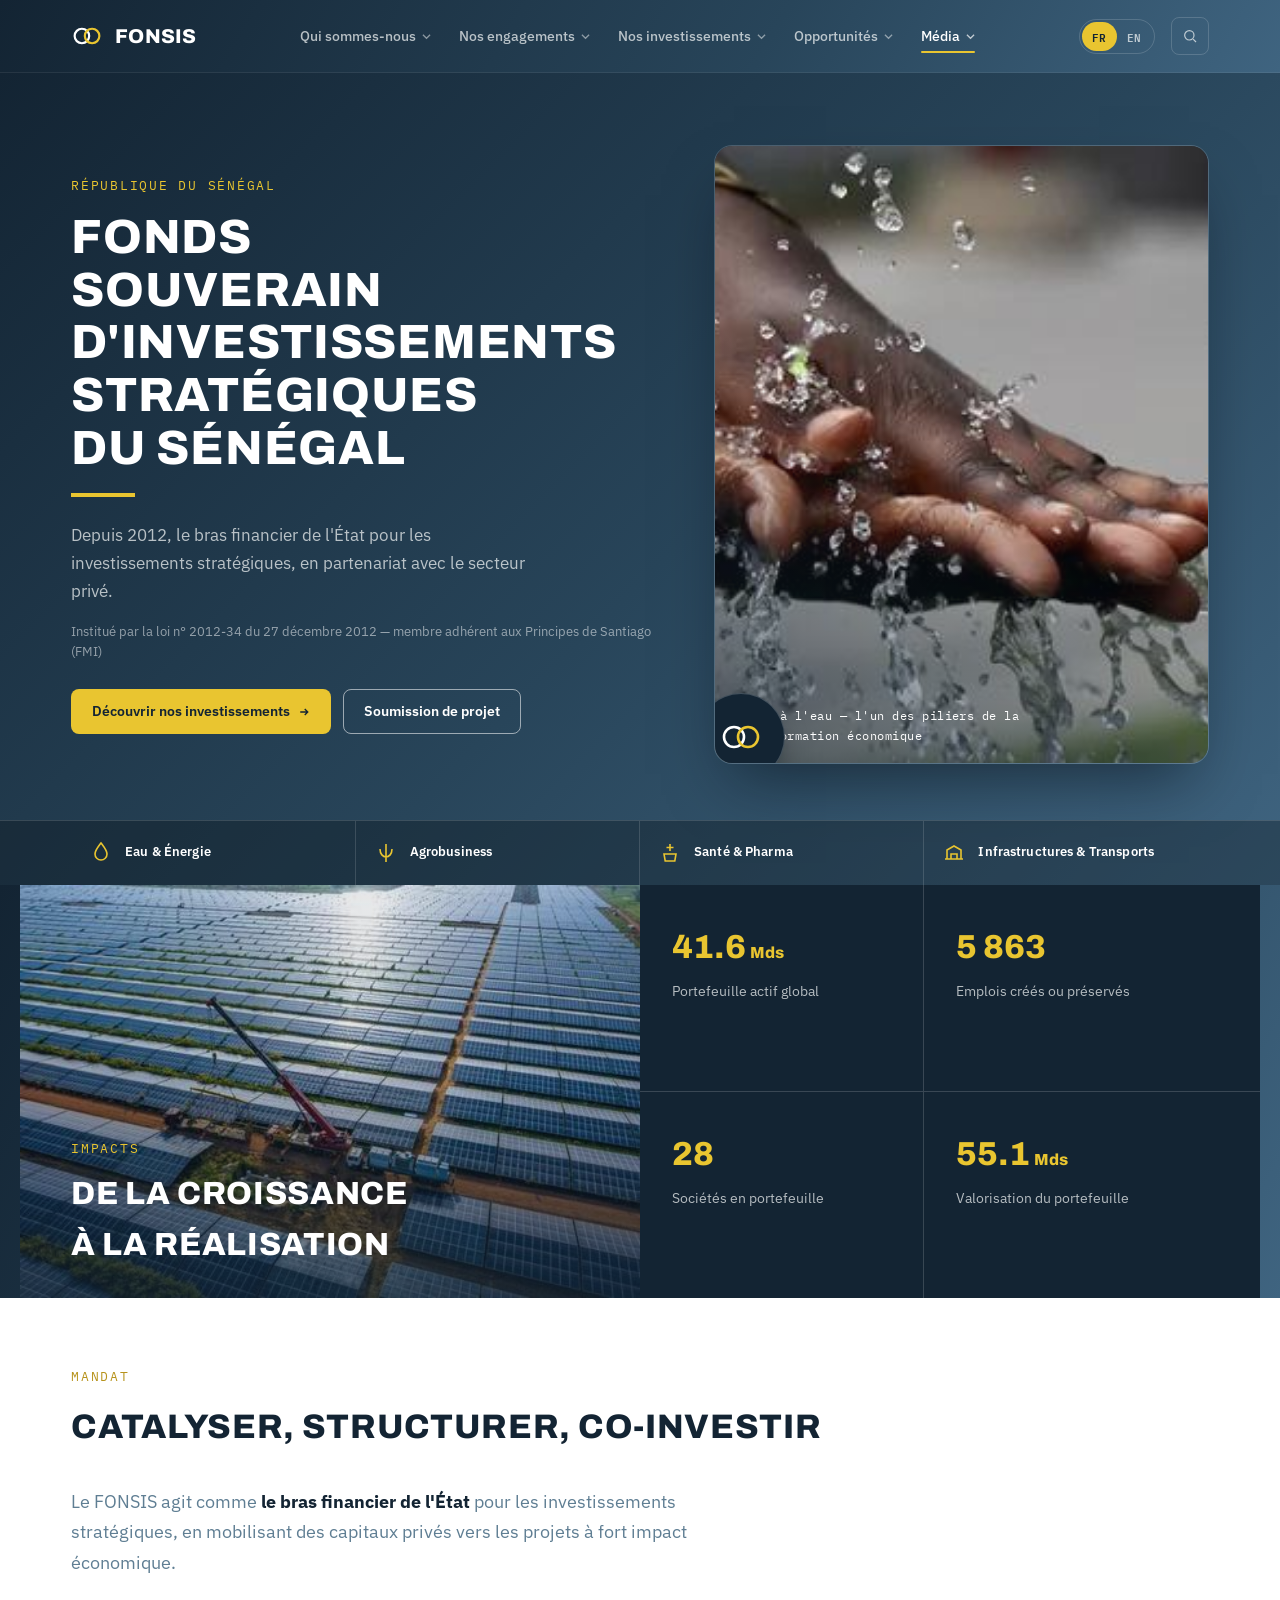
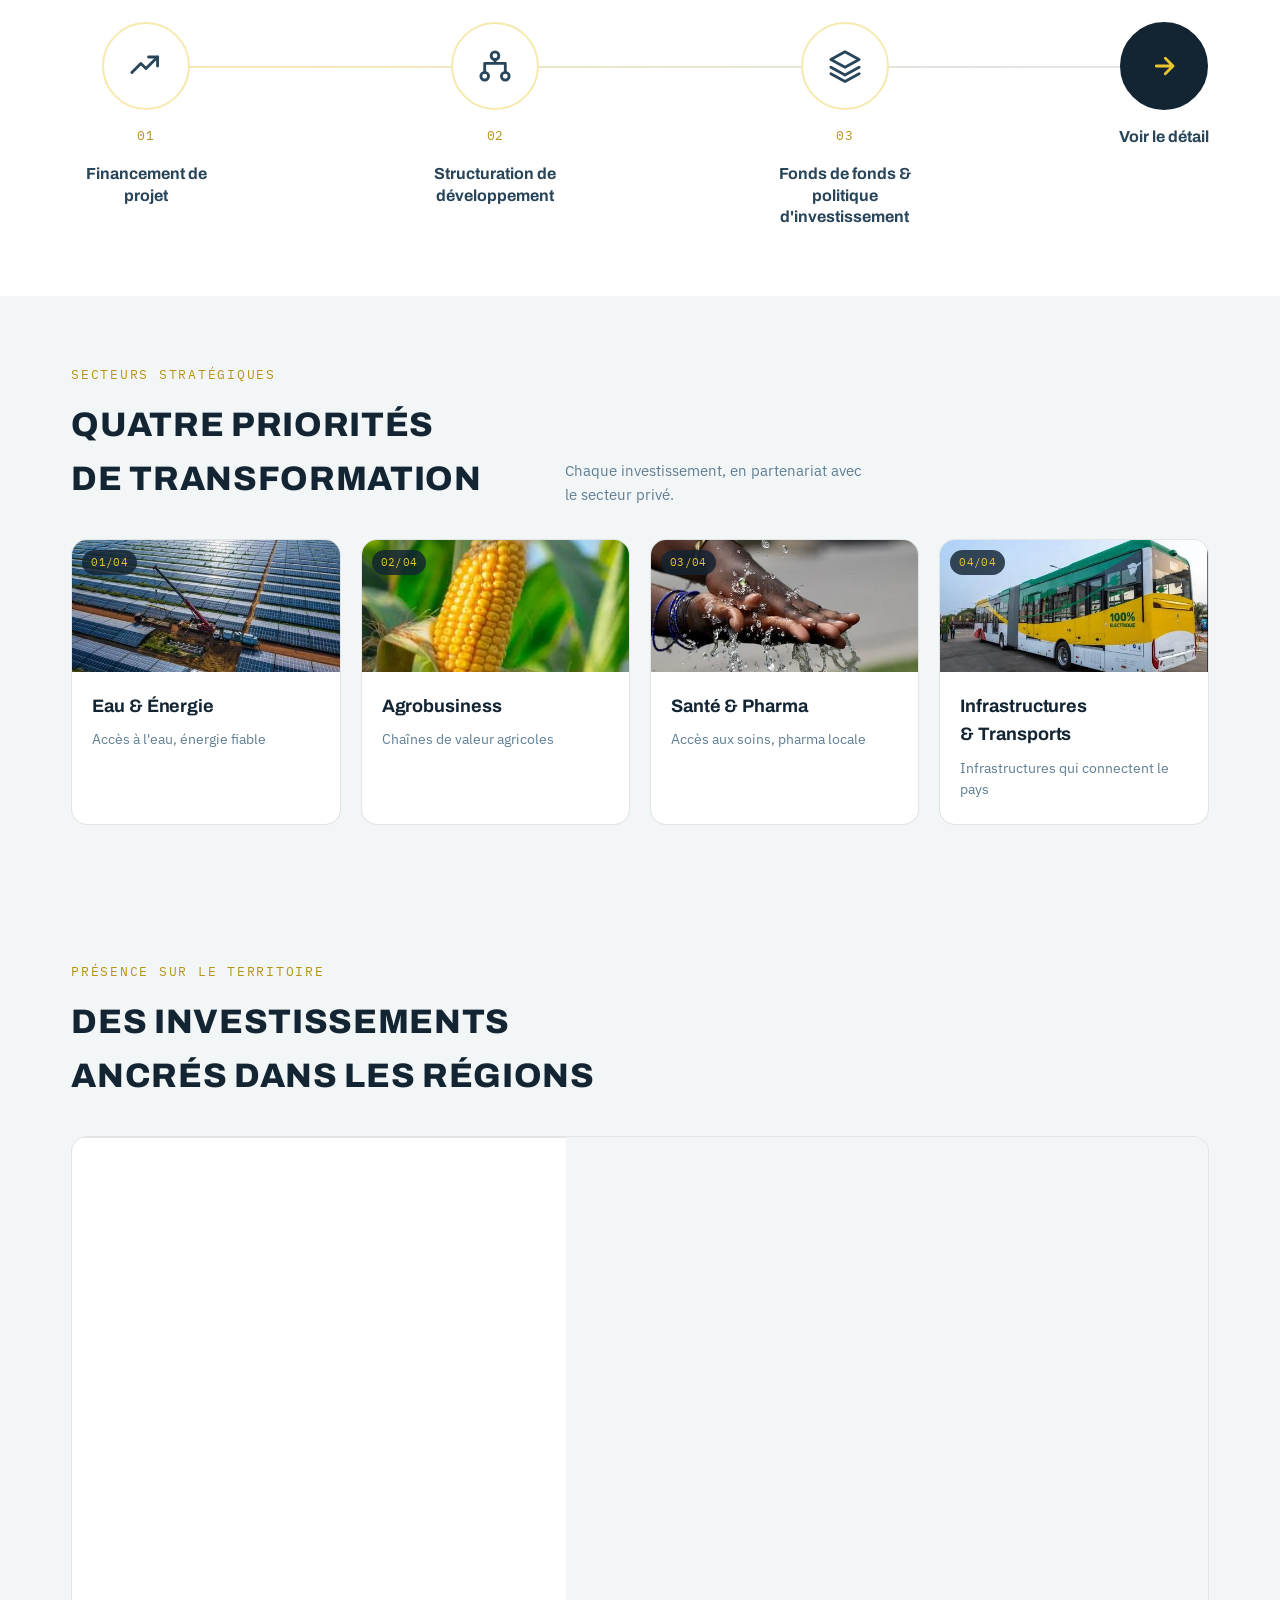
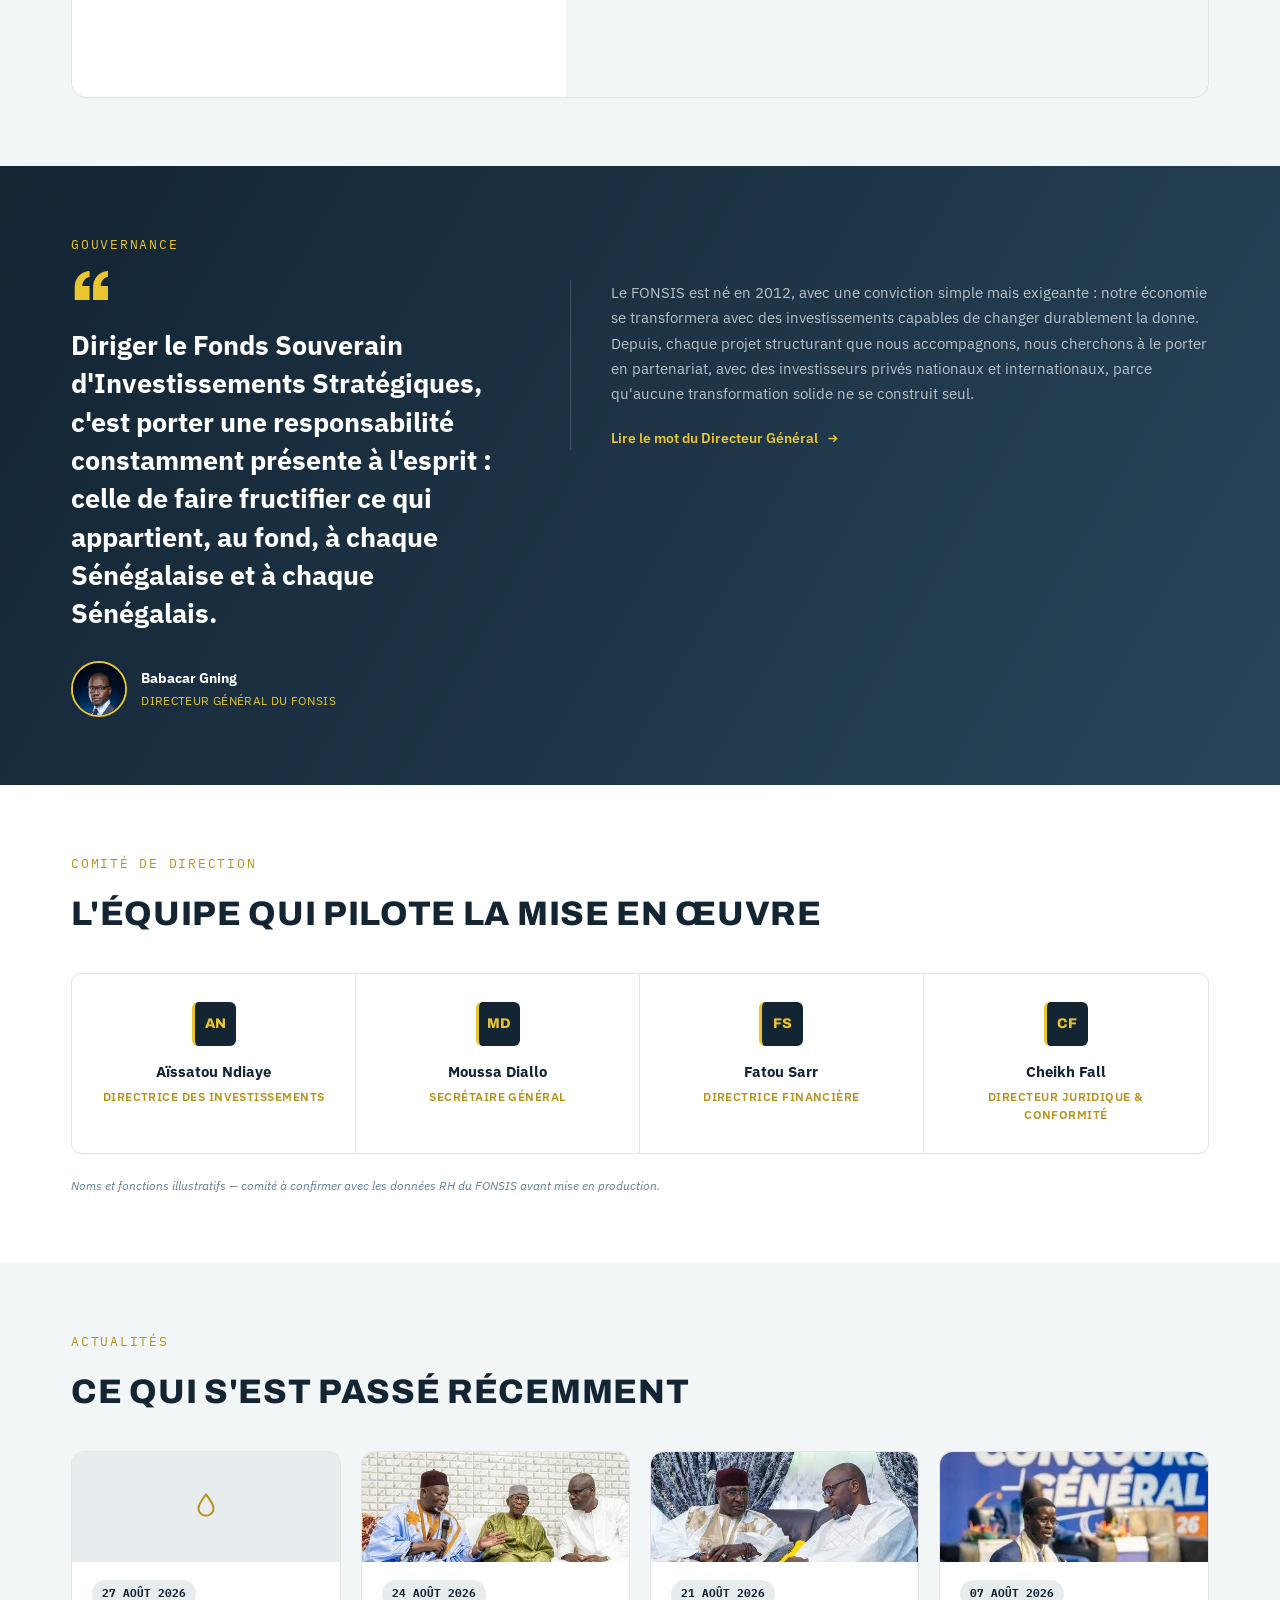
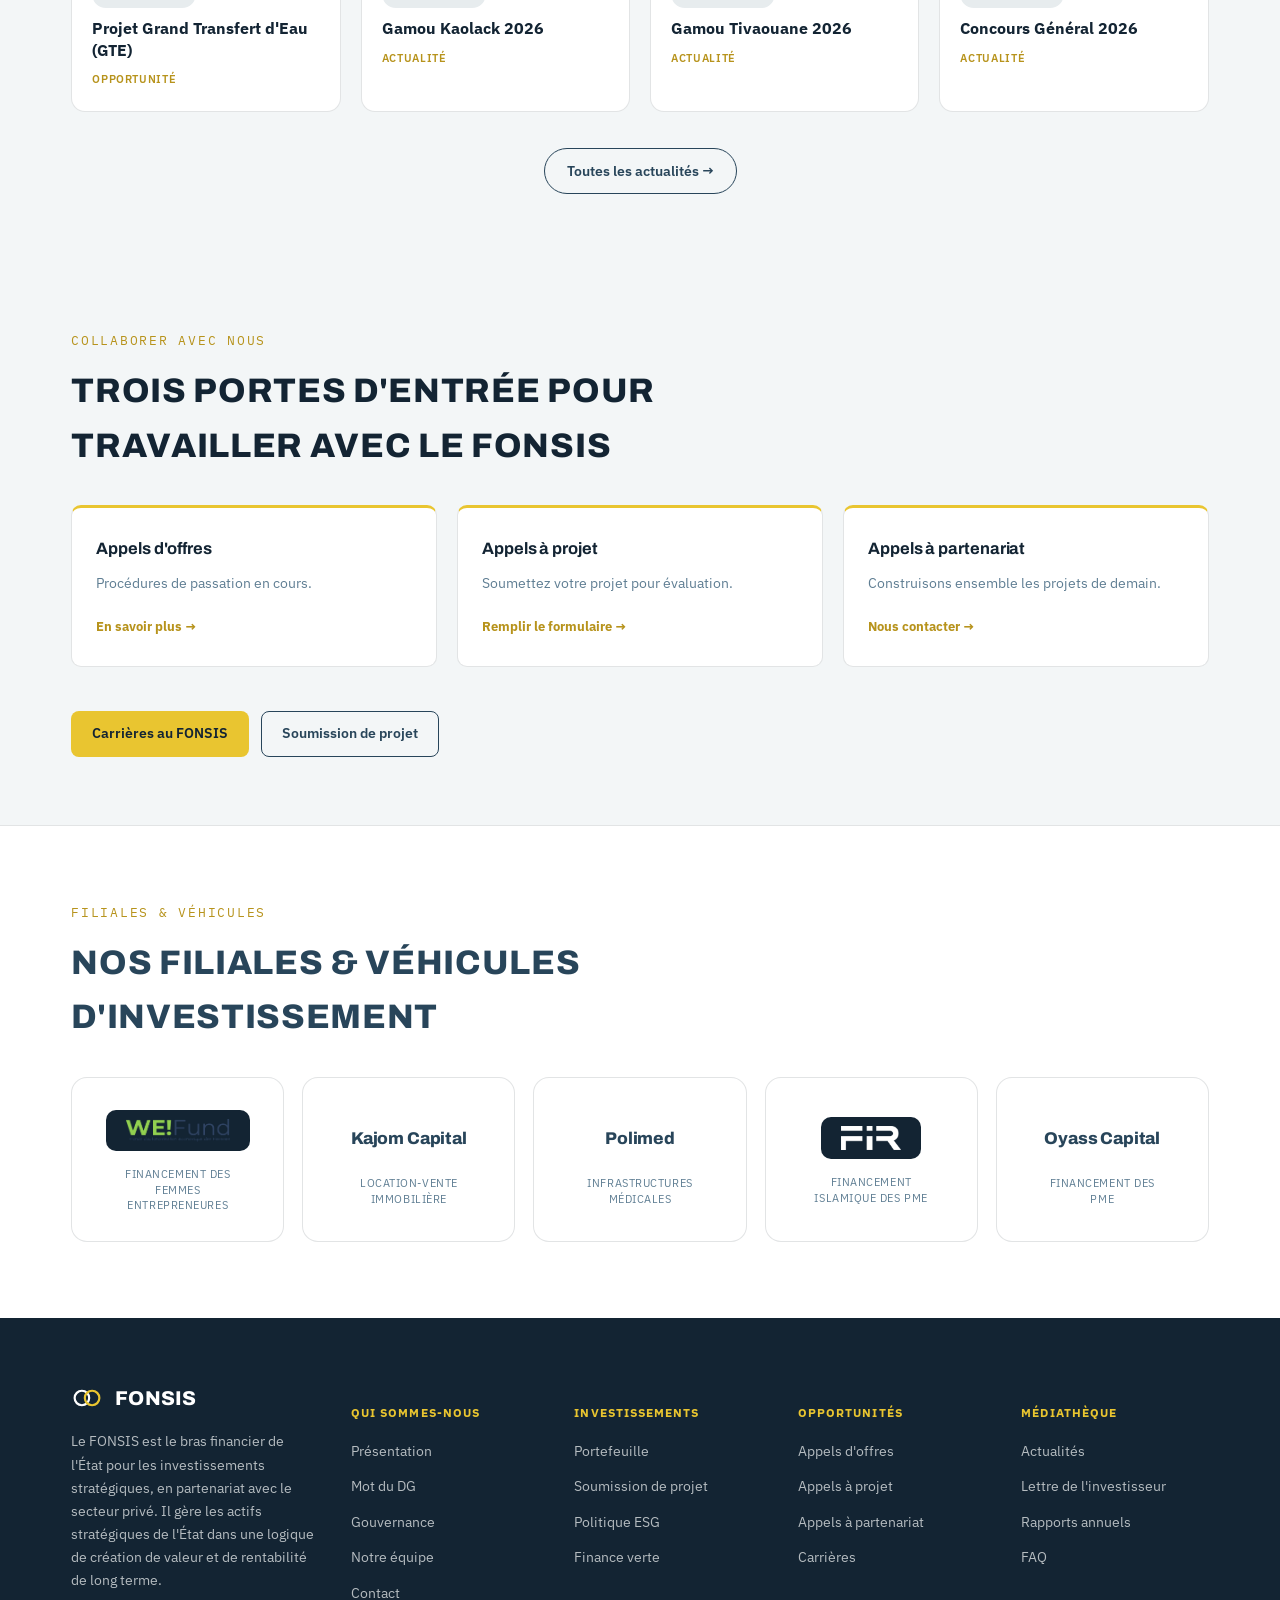
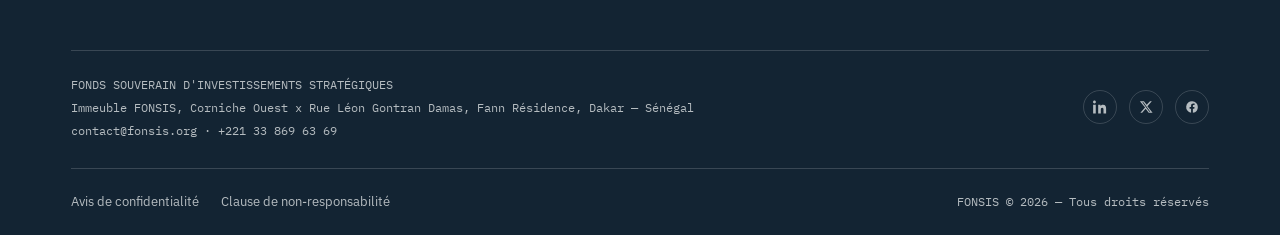
==== commit 767486ec: "Port DG letter photo-break, search overlay, and filter-rail redesigns Brings the three most recent f" ====
--- a/index.html
+++ b/index.html
@@ -93,13 +93,6 @@
         <button type="button" class="search-toggle" id="searchToggle" aria-label="Rechercher" aria-expanded="false">
           <svg viewBox="0 0 24 24" fill="none" stroke-width="1.8"><circle cx="11" cy="11" r="7"/><path d="m21 21-4.3-4.3"/></svg>
         </button>
-        <div class="search-panel" id="searchPanel">
-          <div class="search-field">
-            <svg viewBox="0 0 24 24" fill="none" stroke-width="1.8"><circle cx="11" cy="11" r="7"/><path d="m21 21-4.3-4.3"/></svg>
-            <input type="text" class="search-input" id="searchInput" placeholder="Rechercher sur le site" autocomplete="off" />
-          </div>
-          <div class="search-results" id="searchResults"></div>
-        </div>
       </div>
       <button type="button" class="nav-toggle" id="navToggle" aria-label="Menu" aria-expanded="false" aria-controls="navLinks">
         <span class="bar"></span><span class="bar"></span><span class="bar"></span>
@@ -107,6 +100,32 @@
     </div>
   </div>
 </nav>
+<div class="search-overlay" id="searchPanel">
+  <div class="search-overlay-glow" aria-hidden="true"></div>
+  <svg class="search-overlay-mark" viewBox="0 0 44 24" aria-hidden="true">
+    <circle cx="15" cy="12" r="10" fill="none" stroke="currentColor" stroke-width="3"/>
+    <circle cx="29" cy="12" r="10" fill="none" stroke="currentColor" stroke-width="3"/>
+  </svg>
+  <button type="button" class="search-overlay-close" id="searchClose" aria-label="Fermer la recherche">
+    <svg viewBox="0 0 24 24" fill="none" stroke-width="1.8"><path d="M5 5l14 14M19 5L5 19"/></svg>
+  </button>
+  <div class="search-overlay-inner">
+    <div class="eyebrow on-dark">Recherche</div>
+    <h2 class="search-overlay-title">Que recherchez-vous&nbsp;?</h2>
+    <div class="search-overlay-field">
+      <svg viewBox="0 0 24 24" fill="none" stroke-width="1.8"><circle cx="11" cy="11" r="7"/><path d="m21 21-4.3-4.3"/></svg>
+      <input type="text" class="search-input" id="searchInput" placeholder="Secteurs, filiales, actualités, gouvernance…" autocomplete="off" />
+      <kbd>ESC</kbd>
+    </div>
+    <div class="search-quick-links" id="searchQuickLinks">
+      <a href="index.html#secteurs">Secteurs</a>
+      <a href="index.html#filiales">Filiales</a>
+      <a href="actualites.html">Actualités</a>
+      <a href="mission.html#gouvernance">Gouvernance</a>
+    </div>
+    <div class="search-overlay-results" id="searchResults"></div>
+  </div>
+</div>
 <div class="nav-overlay" id="navOverlay"></div>
 
 <main id="top">
@@ -314,8 +333,11 @@
           </div>
         </div>
         <div class="dg-side">
-          <p data-i18n-html="dg_side_p1">Né en 2012 d'une conviction simple&nbsp;: transformer l'économie par des investissements qui changent durablement la donne, toujours en partenariat avec le secteur privé.</p>
-          <p class="cite mono" data-i18n="dg_cite">LOI N° 2012‑34 DU 27 DÉCEMBRE 2012</p>
+          <p data-i18n-html="dg_side_p1">Le FONSIS est né en 2012, avec une conviction simple mais exigeante&nbsp;: notre économie se transformera avec des investissements capables de changer durablement la donne. Depuis, chaque projet structurant que nous accompagnons, nous cherchons à le porter en partenariat, avec des investisseurs privés nationaux et internationaux, parce qu'aucune transformation solide ne se construit seul.</p>
+          <a class="dg-side-more" href="mot-du-directeur.html">
+            <span data-i18n="dg_more">Lire le mot du Directeur Général</span>
+            <svg viewBox="0 0 16 16" fill="none"><path d="M3 8h10M9 4l4 4-4 4" stroke="currentColor" stroke-width="1.8"/></svg>
+          </a>
         </div>
       </div>
     </div>
@@ -608,8 +630,9 @@
     gouv_eyebrow:"Gouvernance",
     dg_quote:"Diriger le Fonds Souverain d'Investissements Stratégiques, c'est porter une responsabilité constamment présente à l'esprit&nbsp;: celle de faire fructifier ce qui appartient, au fond, à chaque Sénégalaise et à chaque Sénégalais.",
     dg_role:"DIRECTEUR GÉNÉRAL DU FONSIS",
-    dg_side_p1:"Né en 2012 d'une conviction simple&nbsp;: transformer l'économie par des investissements qui changent durablement la donne, toujours en partenariat avec le secteur privé.",
+    dg_side_p1:"Le FONSIS est né en 2012, avec une conviction simple mais exigeante&nbsp;: notre économie se transformera avec des investissements capables de changer durablement la donne. Depuis, chaque projet structurant que nous accompagnons, nous cherchons à le porter en partenariat, avec des investisseurs privés nationaux et internationaux, parce qu'aucune transformation solide ne se construit seul.",
     dg_cite:"LOI N° 2012‑34 DU 27 DÉCEMBRE 2012",
+    dg_more:"Lire le mot du Directeur Général",
     team_eyebrow:"Comité de direction", team_h2:"L'équipe qui pilote la mise en œuvre",
     team1_role:"Directrice des Investissements", team2_role:"Secrétaire Général",
     team3_role:"Directrice Financière", team4_role:"Directeur Juridique & Conformité",
@@ -677,8 +700,9 @@
     gouv_eyebrow:"Governance",
     dg_quote:"Leading the Strategic Investment Sovereign Fund means carrying a responsibility that never leaves your mind&nbsp;: making what ultimately belongs to every Senegalese woman and man bear fruit.",
     dg_role:"CHIEF EXECUTIVE OFFICER OF FONSIS",
-    dg_side_p1:"Founded in 2012 on a simple conviction&nbsp;: transform the economy through investments that durably change the game, always in partnership with the private sector.",
+    dg_side_p1:"FONSIS was founded in 2012 on a simple but demanding conviction&nbsp;: our economy will be transformed by investments capable of durably changing the game. Every structuring project we support is carried out in partnership, with domestic and international private investors, because no solid transformation is built alone.",
     dg_cite:"LAW NO. 2012‑34 OF 27 DECEMBER 2012",
+    dg_more:"Read the CEO's message",
     team_eyebrow:"Executive committee", team_h2:"The team leading implementation",
     team1_role:"Director of Investments", team2_role:"Secretary General",
     team3_role:"Chief Financial Officer", team4_role:"Director of Legal & Compliance",
--- a/assets/style.css
+++ b/assets/style.css
@@ -524,6 +524,13 @@
   .dg-side{border-left:1px solid var(--line-on-dark); padding-left:40px;}
   .dg-side p{color:var(--on-navy-soft); font-size:14.5px; line-height:1.75; margin-bottom:18px;}
   .dg-side .cite{font-size:12px; color:var(--gold); letter-spacing:.05em; font-weight:600;}
+  .dg-side-more{
+    display:inline-flex; align-items:center; gap:8px; font-size:13.5px; font-weight:600; color:var(--gold);
+    transition:gap .2s ease, color .2s ease;
+  }
+  .dg-side-more svg{width:13px; height:13px; transition:transform .2s cubic-bezier(.22,.9,.32,1);}
+  .dg-side-more:hover{color:var(--gold-pale); gap:12px;}
+  .dg-side-more:hover svg{transform:translateX(2px);}
   @media (max-width:820px){.dg-grid{grid-template-columns:1fr; gap:32px;} .dg-side{border-left:none; padding-left:0; border-top:1px solid var(--line-on-dark); padding-top:28px;}}
 
   /* ---------- comité de direction (bandeau horizontal, comme les filiales) ---------- */
@@ -680,6 +687,10 @@
 .article-meta{display:flex; align-items:center; gap:14px; margin-bottom:22px; flex-wrap:wrap;}
 .article-cover{border-radius:14px; overflow:hidden; margin-bottom:36px; aspect-ratio:16/9;}
 .article-cover img{width:100%; height:100%; object-fit:cover;}
+.article-photo-break{margin:8px 0 32px;}
+.article-photo-break .frame{border-radius:14px; overflow:hidden; aspect-ratio:16/10;}
+.article-photo-break .frame img{width:100%; height:100%; object-fit:cover; cursor:pointer;}
+.article-photo-break figcaption{margin-top:10px; font-size:12.5px; color:var(--navy-mist); font-style:italic;}
 .article-body{font-size:17px; line-height:1.8; color:var(--ink);}
 .article-body p{margin-bottom:22px; color:var(--navy-mist);}
 .article-body p:first-of-type{font-size:19px; color:var(--ink);}
@@ -703,13 +714,33 @@
 .share-row svg{width:13px;height:13px; fill:var(--navy-mist);}
 
 /* ---------- news filter tabs ---------- */
-.filter-row{display:flex; gap:10px; margin-bottom:36px; flex-wrap:wrap;}
+/* Single scrollable row instead of flex-wrap — with more than 4-5 options,
+   wrapping produced an uneven, messy grid of pills. One row + edge fades
+   (same visual language as .timeline/.rfm-panel) stays clean at any count. */
+.filter-rail-wrap{position:relative; margin-bottom:36px;}
+.filter-fade{position:absolute; top:0; bottom:0; width:48px; pointer-events:none; z-index:1;}
+.filter-fade.left{left:0; background:linear-gradient(90deg, var(--paper), rgba(255,255,255,0));}
+.filter-fade.right{right:0; background:linear-gradient(270deg, var(--paper), rgba(255,255,255,0));}
+.section.alt .filter-fade.left{background:linear-gradient(90deg, var(--paper-2), rgba(255,255,255,0));}
+.section.alt .filter-fade.right{background:linear-gradient(270deg, var(--paper-2), rgba(255,255,255,0));}
+.filter-row{
+  display:flex; gap:10px; overflow-x:auto; scroll-snap-type:x proximity;
+  scrollbar-width:none; padding:2px 2px 4px;
+}
+.filter-row::-webkit-scrollbar{display:none;}
 .filter-chip{
-  font-size:13px; font-weight:600; padding:8px 16px; border-radius:999px;
-  border:1px solid var(--line); color:var(--navy-mist);
-  transition:border-color .2s ease, color .2s ease, background .2s ease;
-}
-.filter-chip.active, .filter-chip:hover{border-color:var(--gold-deep); color:var(--navy-deep); background:var(--paper-2);}
+  flex:0 0 auto; scroll-snap-align:start;
+  font-size:13px; font-weight:600; padding:10px 18px; border-radius:999px;
+  border:1.5px solid var(--line); background:var(--paper); color:var(--navy-mist);
+  white-space:nowrap; box-shadow:0 1px 2px rgba(20,36,46,.04); cursor:pointer;
+  transition:border-color .2s ease, color .2s ease, background .2s ease, transform .2s cubic-bezier(.22,.9,.32,1), box-shadow .2s ease;
+}
+.filter-chip:hover{border-color:var(--navy-mist); color:var(--navy-deep); transform:translateY(-1px); box-shadow:0 6px 14px -8px rgba(20,36,46,.18);}
+.filter-chip.active{
+  border-color:var(--navy-deep); background:var(--navy-deep); color:#fff;
+  box-shadow:0 8px 18px -8px rgba(19,36,51,.45);
+}
+.filter-chip.active:hover{transform:none; border-color:var(--navy-deep);}
 
 /* ---------- contact ---------- */
 .contact-grid{display:grid; grid-template-columns:0.85fr 1.15fr; gap:56px; align-items:start;}
@@ -749,33 +780,78 @@
 .search-toggle.active{border-color:var(--gold); background:rgba(255,255,255,0.07);}
 .search-toggle.active svg{stroke:var(--gold);}
 
-.search-panel{
-  position:absolute; top:calc(100% + 14px); right:0; width:340px; z-index:60;
-  background:var(--navy-deep); border:1px solid var(--line-on-dark); border-radius:12px;
-  padding:16px; box-shadow:0 24px 50px -16px rgba(4,10,16,0.5);
-  opacity:0; visibility:hidden; transform:translateY(-8px);
-  transition:opacity .2s ease, transform .2s cubic-bezier(.22,.9,.32,1), visibility .2s;
-}
-.search-panel.open{opacity:1; visibility:visible; transform:translateY(0);}
-.search-field{position:relative; display:flex; align-items:center; gap:8px; border-bottom:1.5px solid var(--line-on-dark); padding-bottom:10px; transition:border-color .2s ease;}
-.search-field:focus-within{border-color:var(--gold);}
-.search-field svg{width:15px;height:15px; stroke:var(--gold); flex-shrink:0;}
-.search-input{
-  flex:1; background:transparent; border:none; outline:none; min-width:0;
-  font-family:'IBM Plex Mono',monospace; font-size:12.5px; letter-spacing:.06em;
-  color:#fff; text-transform:uppercase;
-}
-.search-input::placeholder{color:var(--on-navy-soft); opacity:.65; letter-spacing:.06em;}
-.search-results{margin-top:8px; max-height:280px; overflow-y:auto;}
+/* ---------- search overlay — full-screen, brand navy gradient + gold glow ---------- */
+.search-overlay{
+  position:fixed; inset:0; z-index:200; overflow-y:auto;
+  background:linear-gradient(150deg, var(--navy-deep) 0%, var(--navy) 55%, var(--navy-light) 130%);
+  opacity:0; visibility:hidden; transform:scale(1.02);
+  transition:opacity .35s cubic-bezier(.22,.9,.32,1), transform .35s cubic-bezier(.22,.9,.32,1), visibility .35s;
+}
+.search-overlay.open{opacity:1; visibility:visible; transform:scale(1);}
+.search-overlay-glow{
+  position:absolute; top:-20%; right:-10%; width:60vw; height:60vw; max-width:820px; max-height:820px;
+  background:radial-gradient(circle, rgba(233,197,48,.16), transparent 70%);
+  pointer-events:none;
+}
+.search-overlay-mark{
+  position:absolute; left:clamp(20px,4vw,56px); top:26px; color:rgba(255,255,255,.5); width:40px; opacity:.8;
+}
+.search-overlay-close{
+  position:absolute; right:clamp(20px,4vw,56px); top:22px; width:44px; height:44px; border-radius:50%;
+  border:1.5px solid var(--line-on-dark); background:rgba(255,255,255,.03); color:#fff;
+  display:flex; align-items:center; justify-content:center; cursor:pointer;
+  transition:border-color .2s ease, background .2s ease, transform .2s ease;
+}
+.search-overlay-close svg{width:16px; height:16px; stroke:currentColor;}
+.search-overlay-close:hover{border-color:var(--gold); background:rgba(255,255,255,.08); transform:rotate(90deg);}
+.search-overlay-inner{
+  position:relative; z-index:1; max-width:720px; margin:0 auto;
+  padding:min(22vh,180px) clamp(20px,4vw,56px) 80px;
+}
+.search-overlay-title{color:#fff; font-size:clamp(28px,4vw,44px); margin-top:12px; max-width:16ch;}
+.search-overlay-field{
+  position:relative; display:flex; align-items:center; gap:14px; margin-top:40px;
+  background:var(--paper); border-radius:999px; padding:8px 10px 8px 26px;
+  box-shadow:0 30px 60px -24px rgba(4,10,16,.6);
+  border:1.5px solid transparent; transition:border-color .2s ease;
+}
+.search-overlay-field:focus-within{border-color:var(--gold);}
+.search-overlay-field svg{width:20px; height:20px; stroke:var(--navy-mist); flex-shrink:0;}
+.search-overlay-field input{
+  flex:1; min-width:0; background:none; border:none; outline:none;
+  font-family:'IBM Plex Sans',sans-serif; font-size:16px; color:var(--navy-deep);
+}
+.search-overlay-field input::placeholder{color:var(--navy-mist); opacity:.75;}
+.search-overlay-field kbd{
+  font-family:'IBM Plex Mono',monospace; font-size:10.5px; color:var(--navy-mist);
+  border:1px solid var(--line); border-radius:6px; padding:3px 7px; flex-shrink:0;
+}
+.search-quick-links{display:flex; flex-wrap:wrap; gap:10px; margin-top:22px;}
+.search-quick-links[hidden]{display:none;}
+.search-quick-links a{
+  font-size:12.5px; font-weight:600; color:var(--on-navy-soft);
+  border:1px solid var(--line-on-dark); border-radius:999px; padding:8px 16px;
+  transition:border-color .2s ease, color .2s ease, background .2s ease;
+}
+.search-quick-links a:hover{border-color:var(--gold); color:#fff; background:rgba(255,255,255,.05);}
+.search-overlay-results{margin-top:12px;}
 .search-result{
-  display:flex; align-items:baseline; justify-content:space-between; gap:12px;
-  padding:11px 2px; border-bottom:1px solid rgba(255,255,255,0.08);
-  text-decoration:none; transition:padding-left .15s ease;
-}
-.search-result:last-child{border-bottom:none;}
-.search-result:hover, .search-result.hi{padding-left:6px;}
-.search-result:hover .search-result-title, .search-result.hi .search-result-title{color:var(--gold);}
-.search-result-title{font-size:13.5px; font-weight:600; color:#fff; transition:color .15s ease;}
-.search-result-cat{font-family:'IBM Plex Mono',monospace; font-size:10px; letter-spacing:.05em; color:var(--on-navy-soft); text-transform:uppercase; white-space:nowrap; flex-shrink:0;}
-.search-empty, .search-hint{padding:12px 2px; font-size:12.5px; color:var(--on-navy-soft); font-style:italic;}
-@media (max-width:560px){.search-panel{width:calc(100vw - 40px); right:-64px;}}
+  display:flex; align-items:center; gap:14px;
+  padding:16px 4px; border-bottom:1px solid var(--line-on-dark);
+  text-decoration:none;
+  opacity:0; transform:translateY(8px);
+  animation:search-result-in .35s cubic-bezier(.22,.9,.32,1) forwards;
+  animation-delay:calc(var(--i, 0) * 45ms);
+}
+@keyframes search-result-in{to{opacity:1; transform:translateY(0);}}
+.search-result:hover{padding-left:10px;}
+.search-result-title{flex:1; min-width:0; font-size:15px; font-weight:600; color:#fff; transition:color .15s ease;}
+.search-result:hover .search-result-title{color:var(--gold);}
+.search-result-cat{
+  font-family:'IBM Plex Mono',monospace; font-size:10px; letter-spacing:.05em;
+  color:var(--on-navy-soft); text-transform:uppercase; white-space:nowrap; flex-shrink:0;
+}
+.search-result svg{width:13px; height:13px; color:var(--gold); flex-shrink:0; opacity:0; transition:opacity .15s ease, transform .15s ease; transform:translateX(-4px);}
+.search-result:hover svg{opacity:1; transform:translateX(0);}
+.search-empty{padding:20px 4px; font-size:14px; color:var(--on-navy-soft); font-style:italic;}
+@media (max-width:640px){.search-overlay-inner{padding-top:120px;} .search-overlay-title{max-width:none;}}
